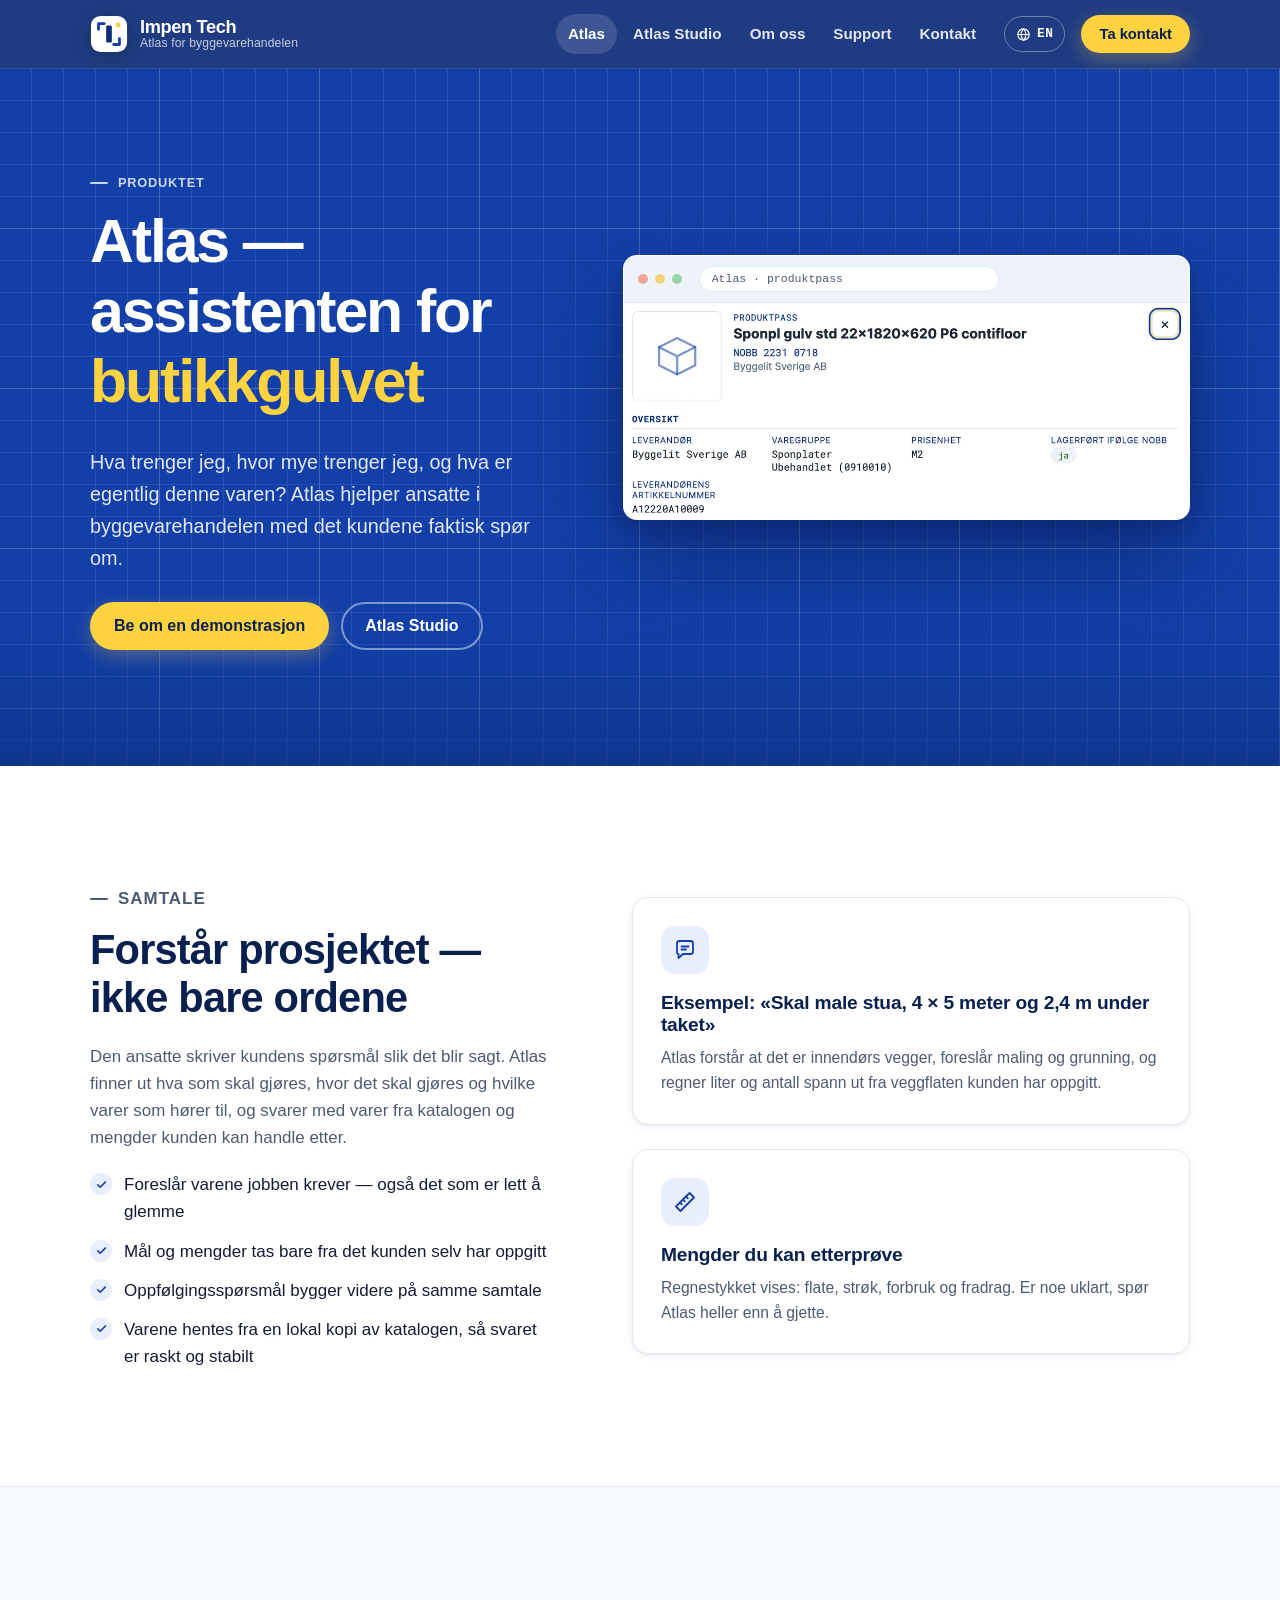
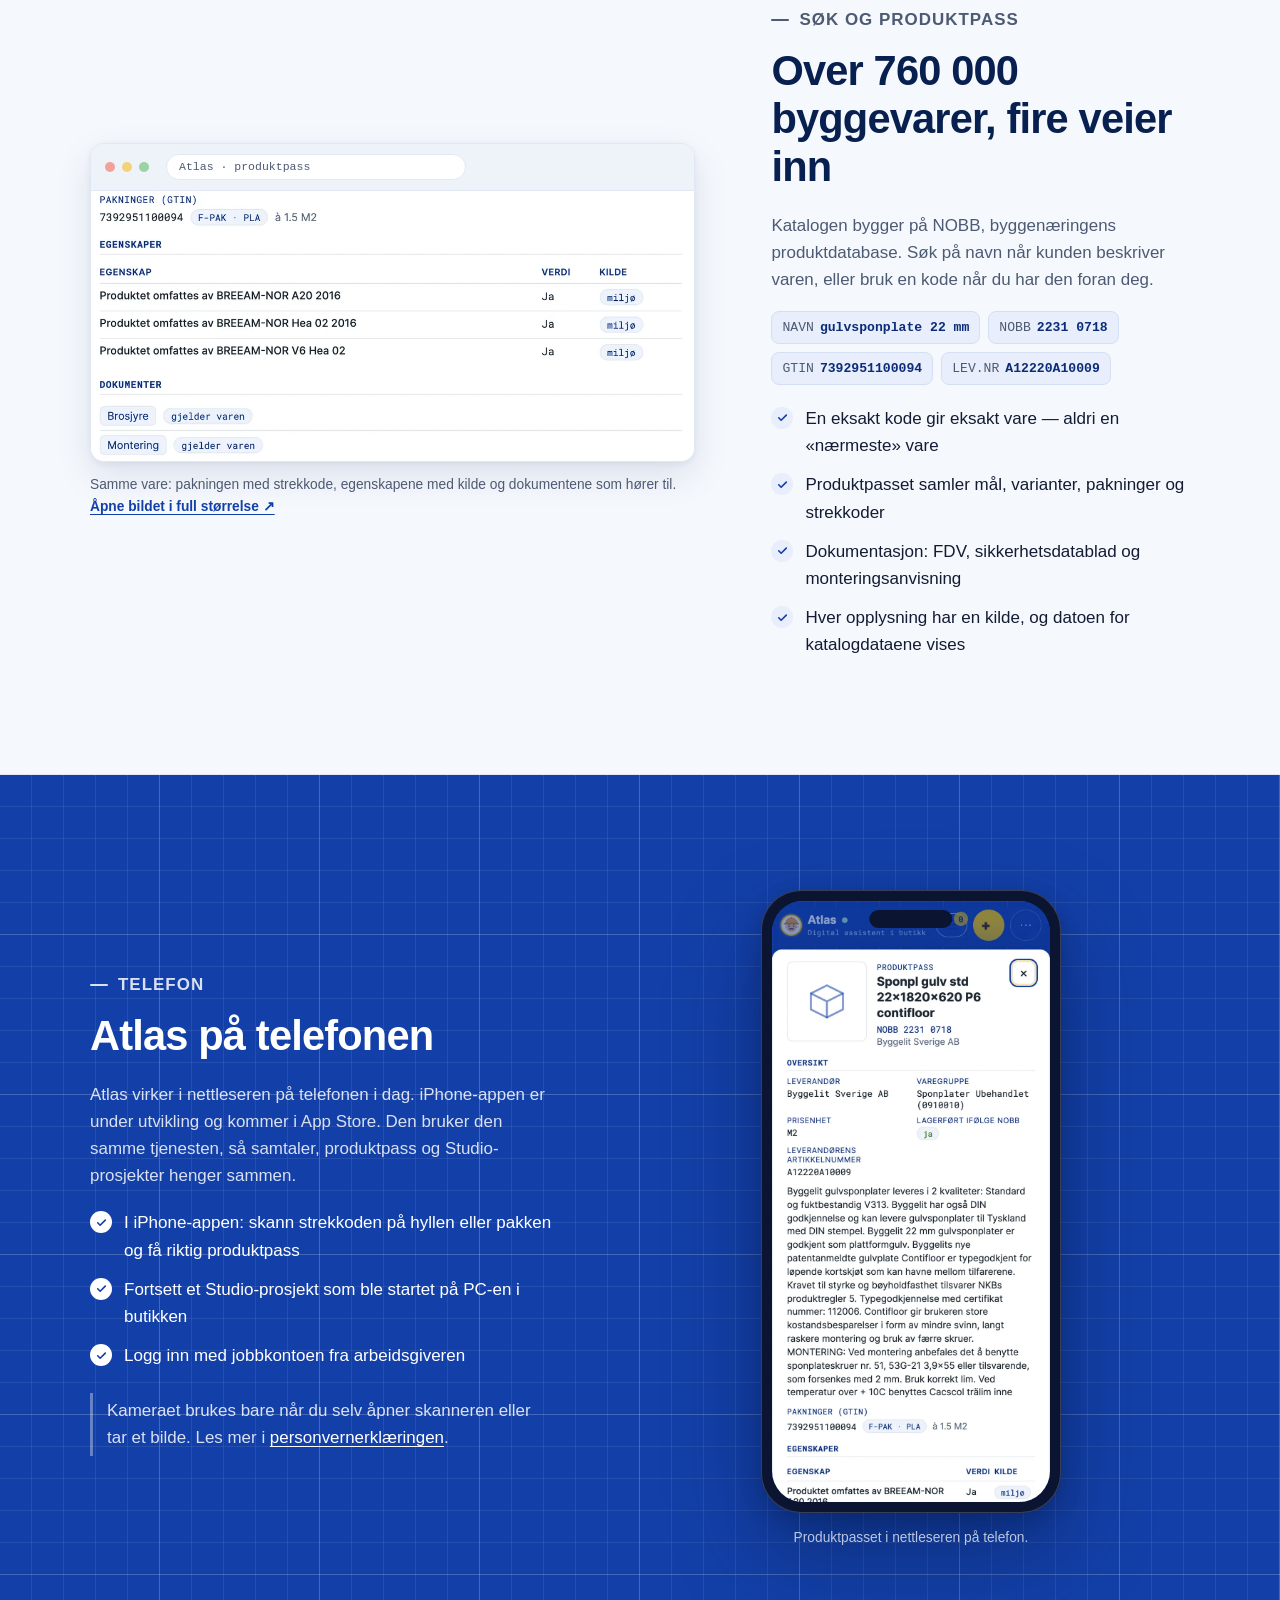
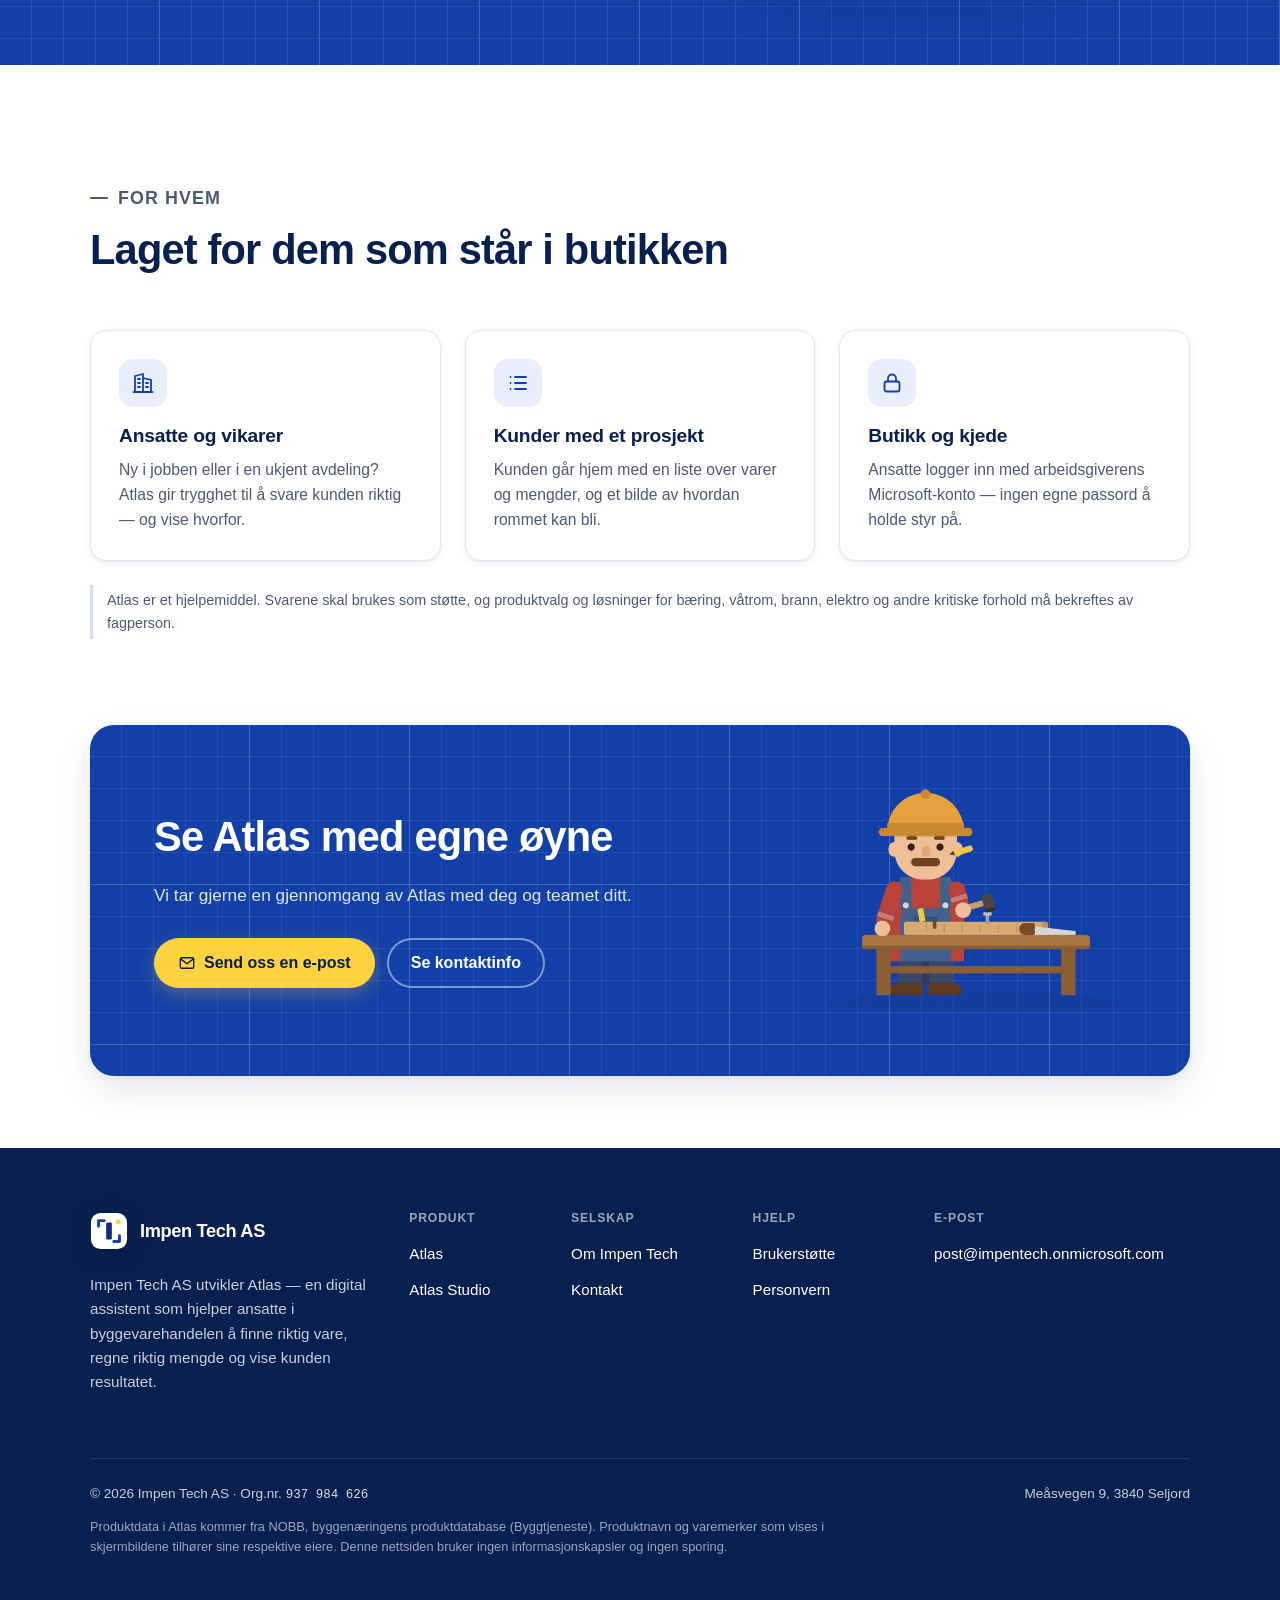
==== atlas/index.html @ 21b4db66 "Fullverdig nettsted for Impen Tech AS: Atlas, Atlas Studio, om oss, kontakt, personvern og support —" ====
<!doctype html>
<html lang="nb">
<head>
<meta charset="utf-8">
<meta name="viewport" content="width=device-width, initial-scale=1">
<title>Atlas — digital assistent for byggevarehandelen | Impen Tech</title>
<meta name="description" content="Atlas forstår kundens prosjekt, finner varer blant over 760 000 byggevarer på navn, NOBB-nummer, strekkode og leverandørnummer, og viser produktpass med dokumentasjon.">
<link rel="canonical" href="https://impentech.no/atlas/">
<link rel="alternate" hreflang="nb" href="https://impentech.no/atlas/">
<link rel="alternate" hreflang="en" href="https://impentech.no/en/atlas/">
<link rel="alternate" hreflang="x-default" href="https://impentech.no/atlas/">
<meta name="theme-color" content="#0c2c78">
<meta property="og:type" content="website">
<meta property="og:site_name" content="Impen Tech">
<meta property="og:locale" content="nb_NO">
<meta property="og:locale:alternate" content="en_GB">
<meta property="og:title" content="Atlas — digital assistent for byggevarehandelen | Impen Tech">
<meta property="og:description" content="Atlas forstår kundens prosjekt, finner varer blant over 760 000 byggevarer på navn, NOBB-nummer, strekkode og leverandørnummer, og viser produktpass med dokumentasjon.">
<meta property="og:url" content="https://impentech.no/atlas/">
<meta property="og:image" content="https://impentech.no/assets/img/og-bilde.jpg">
<meta property="og:image:width" content="1200">
<meta property="og:image:height" content="630">
<meta property="og:image:alt" content="Atlas — digital assistent for byggevarehandelen">
<meta name="twitter:card" content="summary_large_image">
<link rel="icon" href="/favicon.svg" type="image/svg+xml">
<link rel="icon" href="/favicon.ico" sizes="any">
<link rel="apple-touch-icon" href="/assets/img/apple-touch-icon.png">
<link rel="stylesheet" href="/assets/site.css">
<script src="/assets/menu.js" defer></script>
<script type="application/ld+json">{"@context":"https://schema.org","@type":"Organization","name":"Impen Tech AS","url":"https://impentech.no/","logo":"https://impentech.no/assets/img/app-ikon-512.png","email":"post@impentech.onmicrosoft.com","identifier":"937984626","address":{"@type":"PostalAddress","streetAddress":"Meåsvegen 9","postalCode":"3840","addressLocality":"Seljord","addressCountry":"NO"}}</script>
</head>
<body>
<a class="skip-link" href="#innhold">Hopp til innholdet</a>
<header class="site-header">
  <div class="wrap">
    <a class="brand" href="/">
      <svg class="brand__mark" viewBox="0 0 40 40" aria-hidden="true" focusable="false"><rect x="1" y="1" width="38" height="38" rx="10" fill="#fff"/><path d="M9 15V9h6M31 25v6h-6" fill="none" stroke="#1340a8" stroke-width="3" stroke-linecap="round" stroke-linejoin="round"/><rect x="17" y="11" width="6" height="18" rx="1.5" fill="#0c2c78"/><circle cx="29.5" cy="10.5" r="2.6" fill="#ffd23f"/></svg>
      <span class="brand__text"><span class="brand__name">Impen Tech</span><span class="brand__sub">Atlas for byggevarehandelen</span></span>
    </a>
    <nav class="nav" aria-label="Hovedmeny"><a href="/atlas/" aria-current="page">Atlas</a><a href="/studio/">Atlas Studio</a><a href="/om/">Om oss</a><a href="/support/">Support</a><a href="/kontakt/">Kontakt</a></nav>
    <a class="lang" href="/en/atlas/" hreflang="en" lang="en" aria-label="EN – Read this page in English"><svg viewBox="0 0 24 24" fill="none" stroke="currentColor" stroke-width="1.8" stroke-linecap="round" stroke-linejoin="round" aria-hidden="true" focusable="false"><circle cx="12" cy="12" r="9"/><path d="M3 12h18M12 3c2.5 2.6 3.8 5.6 3.8 9s-1.3 6.4-3.8 9c-2.5-2.6-3.8-5.6-3.8-9S9.5 5.6 12 3z"/></svg><span>EN</span></a>
    <a class="btn btn--yellow btn--sm header-cta" href="/kontakt/">Ta kontakt</a>
    <details class="menu">
      <summary><svg viewBox="0 0 24 24" fill="none" stroke="currentColor" stroke-width="1.8" stroke-linecap="round" stroke-linejoin="round" aria-hidden="true" focusable="false"><path d="M4 7h16M4 12h16M4 17h16"/></svg><span>Meny</span></summary>
      <nav class="menu__panel" aria-label="Hovedmeny"><a href="/atlas/" aria-current="page">Atlas</a><a href="/studio/">Atlas Studio</a><a href="/om/">Om oss</a><a href="/support/">Support</a><a href="/kontakt/">Kontakt</a><a href="/personvern/">Personvern</a></nav>
    </details>
  </div>
</header>
<main id="innhold" tabindex="-1">
<section class="hero hero--split blueprint">
  <div class="wrap">
    <div>
      <p class="eyebrow reveal">Produktet</p>
      <h1 class="reveal">Atlas — assistenten for <em>butikkgulvet</em></h1>
      <p class="lede reveal">Hva trenger jeg, hvor mye trenger jeg, og hva er egentlig denne varen? Atlas hjelper ansatte i byggevarehandelen med det kundene faktisk spør om.</p>
      <div class="actions reveal"><a class="btn btn--yellow" href="/kontakt/">Be om en demonstrasjon</a><a class="btn btn--ghost" href="/studio/">Atlas Studio</a></div>
    </div>
    <div class="hero__visual"><div class="frame "><div class="frame__bar" aria-hidden="true"><i></i><i></i><i></i><span class="frame__url">Atlas · produktpass</span></div><picture><source type="image/webp" srcset="/assets/img/produktpass.webp"><img src="/assets/img/produktpass.jpg" width="1100" height="420" alt="Produktpasset i Atlas for en gulvsponplate med NOBB-nummer 2231 0718: leverandør, varegruppe, prisenhet, lagerstatus og leverandørens artikkelnummer." fetchpriority="high" decoding="async"></picture></div></div>
  </div>
</section><section class="section" id="samtale" aria-labelledby="samtale-h">
  <div class="wrap">
    <div class="feature">
      <div class="feature__text">
        <p class="eyebrow">Samtale</p>
        <h2 id="samtale-h">Forstår prosjektet — ikke bare ordene</h2>
        <p>Den ansatte skriver kundens spørsmål slik det blir sagt. Atlas finner ut hva som skal gjøres, hvor det skal gjøres og hvilke varer som hører til, og svarer med varer fra katalogen og mengder kunden kan handle etter.</p>
        <ul class="checks">
          <li>Foreslår varene jobben krever — også det som er lett å glemme</li>
          <li>Mål og mengder tas bare fra det kunden selv har oppgitt</li>
          <li>Oppfølgingsspørsmål bygger videre på samme samtale</li>
          <li>Varene hentes fra en lokal kopi av katalogen, så svaret er raskt og stabilt</li>
        </ul>
      </div>
      <div class="grid">
        <article class="card "><div class="icon"><svg viewBox="0 0 24 24" fill="none" stroke="currentColor" stroke-width="1.8" stroke-linecap="round" stroke-linejoin="round" aria-hidden="true" focusable="false"><path d="M4 5.5A2.5 2.5 0 0 1 6.5 3h11A2.5 2.5 0 0 1 20 5.5v8a2.5 2.5 0 0 1-2.5 2.5H10l-4.5 4v-4h0A1.5 1.5 0 0 1 4 14.5z"/><path d="M8.5 8.5h7M8.5 11.5h4.5"/></svg></div><h3>Eksempel: «Skal male stua, 4 × 5 meter og 2,4 m under taket»</h3><p>Atlas forstår at det er innendørs vegger, foreslår maling og grunning, og regner liter og antall spann ut fra veggflaten kunden har oppgitt.</p></article>
        <article class="card "><div class="icon"><svg viewBox="0 0 24 24" fill="none" stroke="currentColor" stroke-width="1.8" stroke-linecap="round" stroke-linejoin="round" aria-hidden="true" focusable="false"><path d="M3 16.5L16.5 3 21 7.5 7.5 21z"/><path d="M7 12.5l1.8 1.8M10 9.5l1.8 1.8M13 6.5l1.8 1.8"/></svg></div><h3>Mengder du kan etterprøve</h3><p>Regnestykket vises: flate, strøk, forbruk og fradrag. Er noe uklart, spør Atlas heller enn å gjette.</p></article>
      </div>
    </div>
  </div>
</section><section class="section section--soft" id="sok" aria-labelledby="sok-h">
  <div class="wrap">
    <div class="feature feature--flip feature--wide">
      <div class="feature__text" id="produktpass">
        <p class="eyebrow">Søk og produktpass</p>
        <h2 id="sok-h">Over 760&nbsp;000 byggevarer, fire veier inn</h2>
        <p>Katalogen bygger på NOBB, byggenæringens produktdatabase. Søk på navn når kunden beskriver varen, eller bruk en kode når du har den foran deg.</p>
        <div class="codes">
          <span class="code"><b>NAVN</b>gulvsponplate 22 mm</span>
          <span class="code"><b>NOBB</b>2231 0718</span>
          <span class="code"><b>GTIN</b>7392951100094</span>
          <span class="code"><b>LEV.NR</b>A12220A10009</span>
        </div>
        <ul class="checks">
          <li>En eksakt kode gir eksakt vare — aldri en «nærmeste» vare</li>
          <li>Produktpasset samler mål, varianter, pakninger og strekkoder</li>
          <li>Dokumentasjon: FDV, sikkerhetsdatablad og monteringsanvisning</li>
          <li>Hver opplysning har en kilde, og datoen for katalogdataene vises</li>
        </ul>
      </div>
      <figure><div class="frame frame--flat"><div class="frame__bar" aria-hidden="true"><i></i><i></i><i></i><span class="frame__url">Atlas · produktpass</span></div><picture><source type="image/webp" srcset="/assets/img/produktpass-detaljer.webp"><img src="/assets/img/produktpass-detaljer.jpg" width="1100" height="492" alt="Utdrag av produktpasset: pakning med GTIN 7392951100094 à 1,5 m², egenskaper med kilde «miljø», og dokumentene «Brosjyre» og «Montering» merket «gjelder varen»." loading="lazy" decoding="async"></picture></div>
      <figcaption>Samme vare: pakningen med strekkode, egenskapene med kilde og dokumentene som hører til. <a class="zoom" href="/assets/img/produktpass-detaljer.jpg">Åpne bildet i full størrelse ↗</a></figcaption></figure>
    </div>
  </div>
</section><section class="band--blue blueprint" id="iphone" aria-labelledby="iphone-h">
  <div class="wrap">
    <div class="feature">
      <div class="feature__text">
        <p class="eyebrow">Telefon</p>
        <h2 id="iphone-h">Atlas på telefonen</h2>
        <p>Atlas virker i nettleseren på telefonen i dag. iPhone-appen er under utvikling og kommer i App Store. Den bruker den samme tjenesten, så samtaler, produktpass og Studio-prosjekter henger sammen.</p>
        <ul class="checks">
          <li>I iPhone-appen: skann strekkoden på hyllen eller pakken og få riktig produktpass</li>
          <li>Fortsett et Studio-prosjekt som ble startet på PC-en i butikken</li>
          <li>Logg inn med jobbkontoen fra arbeidsgiveren</li>
        </ul>
        <p class="note">Kameraet brukes bare når du selv åpner skanneren eller tar et bilde. Les mer i <a href="/personvern/">personvernerklæringen</a>.</p>
      </div>
      <figure class="phone-figure">
        <div class="phone "><div class="phone__screen"><picture><source type="image/webp" srcset="/assets/img/mobil-pass.webp"><img src="/assets/img/mobil-pass.jpg" width="780" height="1688" alt="Produktpasset i Atlas på en telefon: gulvsponplate med NOBB-nummer 2231 0718, leverandør, varegruppe, prisenhet og beskrivelse." loading="lazy" decoding="async"></picture></div></div>
        <figcaption>Produktpasset i nettleseren på telefon.</figcaption>
      </figure>
    </div>
  </div>
</section><section class="section section--flush" aria-labelledby="hvem-h">
  <div class="wrap">
    <div class="section-head">
      <p class="eyebrow">For hvem</p>
      <h2 id="hvem-h">Laget for dem som står i butikken</h2>
    </div>
    <div class="grid grid--3">
      <article class="card "><div class="icon"><svg viewBox="0 0 24 24" fill="none" stroke="currentColor" stroke-width="1.8" stroke-linecap="round" stroke-linejoin="round" aria-hidden="true" focusable="false"><path d="M4 21V5l8-2v18M12 7l8 2v12M2.5 21h19"/><path d="M7 8h2M7 12h2M7 16h2M15 12h2M15 16h2"/></svg></div><h3>Ansatte og vikarer</h3><p>Ny i jobben eller i en ukjent avdeling? Atlas gir trygghet til å svare kunden riktig — og vise hvorfor.</p></article>
      <article class="card "><div class="icon"><svg viewBox="0 0 24 24" fill="none" stroke="currentColor" stroke-width="1.8" stroke-linecap="round" stroke-linejoin="round" aria-hidden="true" focusable="false"><path d="M9 6h11M9 12h11M9 18h11"/><path d="M4.5 6h.01M4.5 12h.01M4.5 18h.01"/></svg></div><h3>Kunder med et prosjekt</h3><p>Kunden går hjem med en liste over varer og mengder, og et bilde av hvordan rommet kan bli.</p></article>
      <article class="card "><div class="icon"><svg viewBox="0 0 24 24" fill="none" stroke="currentColor" stroke-width="1.8" stroke-linecap="round" stroke-linejoin="round" aria-hidden="true" focusable="false"><rect x="4.5" y="10.5" width="15" height="10" rx="2"/><path d="M8 10.5V7.5a4 4 0 0 1 8 0v3"/></svg></div><h3>Butikk og kjede</h3><p>Ansatte logger inn med arbeidsgiverens Microsoft-konto — ingen egne passord å holde styr på.</p></article>
    </div>
    <p class="note">Atlas er et hjelpemiddel. Svarene skal brukes som støtte, og produktvalg og løsninger for bæring, våtrom, brann, elektro og andre kritiske forhold må bekreftes av fagperson.</p>
  </div>
</section><section class="section section--tight">
  <div class="wrap">
    <div class="cta blueprint">
      <div>
        <h2>Se Atlas med egne øyne</h2>
        <p>Vi tar gjerne en gjennomgang av Atlas med deg og teamet ditt.</p>
        <div class="actions">
          <a class="btn btn--yellow" href="mailto:post@impentech.onmicrosoft.com"><svg viewBox="0 0 24 24" fill="none" stroke="currentColor" stroke-width="1.8" stroke-linecap="round" stroke-linejoin="round" aria-hidden="true" focusable="false"><rect x="3" y="5" width="18" height="14" rx="2"/><path d="M3.5 6.5l8.5 6.5 8.5-6.5"/></svg>Send oss en e-post</a>
          <a class="btn btn--ghost" href="/kontakt/">Se kontaktinfo</a>
        </div>
      </div>
      <div class="cta__art float"><picture><source type="image/webp" srcset="/assets/img/atlas-snekker.webp"><img src="/assets/img/atlas-snekker.png" width="560" height="415" alt="" role="presentation" loading="lazy" decoding="async"></picture></div>
    </div>
  </div>
</section>
</main>
<footer class="site-footer">
  <div class="wrap">
    <div class="footer-grid">
      <div class="footer-brand">
        <a class="brand" href="/"><svg class="brand__mark" viewBox="0 0 40 40" aria-hidden="true" focusable="false"><rect x="1" y="1" width="38" height="38" rx="10" fill="#fff"/><path d="M9 15V9h6M31 25v6h-6" fill="none" stroke="#1340a8" stroke-width="3" stroke-linecap="round" stroke-linejoin="round"/><rect x="17" y="11" width="6" height="18" rx="1.5" fill="#0c2c78"/><circle cx="29.5" cy="10.5" r="2.6" fill="#ffd23f"/></svg><span class="brand__text"><span class="brand__name">Impen Tech AS</span></span></a>
        <p>Impen Tech AS utvikler Atlas — en digital assistent som hjelper ansatte i byggevarehandelen å finne riktig vare, regne riktig mengde og vise kunden resultatet.</p>
      </div>
      <div><h2>Produkt</h2><ul><li><a href="/atlas/">Atlas</a></li><li><a href="/studio/">Atlas Studio</a></li></ul></div>
      <div><h2>Selskap</h2><ul><li><a href="/om/">Om Impen Tech</a></li><li><a href="/kontakt/">Kontakt</a></li></ul></div>
      <div><h2>Hjelp</h2><ul><li><a href="/support/">Brukerstøtte</a></li><li><a href="/personvern/">Personvern</a></li></ul></div>
      <div class="footer-mail"><h2>E-post</h2><a href="mailto:post@impentech.onmicrosoft.com">post@impentech.onmicrosoft.com</a></div>
    </div>
    <div class="footer-legal">
      <span>© 2026 Impen Tech AS · Org.nr. <span class="mono">937 984 626</span></span>
      <span>Meåsvegen 9, 3840 Seljord</span>
    </div>
    <p class="footer-small">Produktdata i Atlas kommer fra NOBB, byggenæringens produktdatabase (Byggtjeneste). Produktnavn og varemerker som vises i skjermbildene tilhører sine respektive eiere. Denne nettsiden bruker ingen informasjonskapsler og ingen sporing.</p>
  </div>
</footer>
</body>
</html>
---- assets/site.css ----
/* Impen Tech AS — impentech.no
   Blåkopi: dyp blå med rutenett, hvite flater, signalgul kun som aksent. */

:root {
  --blue: #1340a8;
  --blue-deep: #0c2c78;
  --blue-ink: #08204f;
  --blue-soft: #e8eefb;
  --blue-line: #d5dff3;
  --grid: rgba(255, 255, 255, 0.075);
  --grid-strong: rgba(255, 255, 255, 0.14);
  --yellow: #ffd23f;
  --yellow-deep: #f2c014;
  --ink: #131c33;
  --muted: #4d5a73;
  --line: #e2e8f3;
  --surface: #ffffff;
  --surface-soft: #f5f8fd;
  --ok: #1f7a46;
  --radius-s: 10px;
  --radius: 16px;
  --radius-l: 24px;
  --shadow-s: 0 1px 2px rgba(8, 32, 79, 0.06), 0 2px 8px rgba(8, 32, 79, 0.06);
  --shadow: 0 2px 6px rgba(8, 32, 79, 0.06), 0 14px 36px rgba(8, 32, 79, 0.10);
  --shadow-l: 0 8px 20px rgba(3, 14, 44, 0.22), 0 40px 90px rgba(3, 14, 44, 0.35);
  --font: -apple-system, BlinkMacSystemFont, "Segoe UI", Roboto, "Helvetica Neue", Arial, "Noto Sans", sans-serif;
  --mono: ui-monospace, "SF Mono", SFMono-Regular, Menlo, Consolas, "Liberation Mono", monospace;
  --wrap: 1180px;
  --gutter: clamp(16px, 4vw, 40px);
  color-scheme: light;
}

*, *::before, *::after { box-sizing: border-box; }
html { -webkit-text-size-adjust: 100%; text-size-adjust: 100%; scroll-behavior: smooth; scroll-padding-top: 84px; }
body {
  margin: 0;
  font-family: var(--font);
  font-size: 17px;
  line-height: 1.6;
  color: var(--ink);
  background: var(--surface);
  -webkit-font-smoothing: antialiased;
  overflow-x: hidden;
}
img, svg { display: block; max-width: 100%; }
img { height: auto; }
a { color: var(--blue); text-underline-offset: 3px; text-decoration-thickness: 1px; }
a:hover { color: var(--blue-deep); }
h1, h2, h3, h4 { line-height: 1.15; margin: 0 0 0.5em; letter-spacing: -0.02em; color: var(--blue-ink); }
h1 { font-size: clamp(2.1rem, 5.2vw, 3.8rem); font-weight: 800; letter-spacing: -0.035em; overflow-wrap: break-word; hyphens: manual; }
h2 { font-size: clamp(1.75rem, 3.4vw, 2.6rem); font-weight: 800; }
h3 { font-size: 1.2rem; font-weight: 700; letter-spacing: -0.01em; }
p { margin: 0 0 1em; }
ul, ol { margin: 0 0 1em; padding-left: 1.2em; }
code, .mono { font-family: var(--mono); font-size: 0.92em; }
strong { font-weight: 700; }

:focus-visible {
  outline: 3px solid var(--yellow);
  outline-offset: 3px;
  border-radius: 6px;
}
.on-light :focus-visible, main :focus-visible { outline-color: var(--blue); }
.band--blue :focus-visible, .site-header :focus-visible, .site-footer :focus-visible, .hero :focus-visible,
.blueprint :focus-visible, .cta :focus-visible { outline-color: var(--yellow); }
.blueprint .btn--yellow:focus-visible, .cta .btn--yellow:focus-visible, .site-header .btn--yellow:focus-visible { outline-color: #fff; }
.contact-card :focus-visible, .frame :focus-visible, .bomcard :focus-visible { outline-color: var(--blue); }

.skip-link {
  position: absolute; left: 16px; top: -100px; z-index: 100;
  background: var(--yellow); color: var(--blue-ink); font-weight: 700;
  padding: 10px 16px; border-radius: var(--radius-s); text-decoration: none;
}
.skip-link:focus { top: 12px; }

.wrap { width: 100%; max-width: var(--wrap); margin: 0 auto; padding-left: var(--gutter); padding-right: var(--gutter); }
.visually-hidden { position: absolute !important; width: 1px; height: 1px; overflow: hidden; clip: rect(0 0 0 0); white-space: nowrap; }

/* ---------- Blåkopi-bakgrunn ---------- */
.blueprint {
  background-color: var(--blue);
  background-image:
    linear-gradient(var(--grid-strong) 1px, transparent 1px),
    linear-gradient(90deg, var(--grid-strong) 1px, transparent 1px),
    linear-gradient(var(--grid) 1px, transparent 1px),
    linear-gradient(90deg, var(--grid) 1px, transparent 1px);
  background-size: 160px 160px, 160px 160px, 32px 32px, 32px 32px;
  background-position: -1px -1px, -1px -1px, -1px -1px, -1px -1px;
  color: #fff;
}

/* ---------- Topp ---------- */
.site-header {
  position: sticky; top: 0; z-index: 50;
  background: rgba(12, 44, 120, 0.92);
  -webkit-backdrop-filter: saturate(140%) blur(12px);
  backdrop-filter: saturate(140%) blur(12px);
  border-bottom: 1px solid rgba(255, 255, 255, 0.10);
  color: #fff;
}
.site-header .wrap { display: flex; align-items: center; gap: 16px; min-height: 68px; }
.brand { display: inline-flex; align-items: center; gap: 12px; color: #fff; text-decoration: none; margin-right: auto; }
.brand:hover { color: #fff; }
.brand__mark { width: 38px; height: 38px; flex: none; filter: drop-shadow(0 4px 10px rgba(0, 0, 0, 0.22)); }
.brand__text { display: flex; flex-direction: column; line-height: 1.1; }
.brand__name { font-weight: 800; font-size: 1.14rem; letter-spacing: -0.02em; white-space: nowrap; }
.brand__sub { font-size: 0.76rem; opacity: 0.74; font-weight: 500; letter-spacing: 0.01em; }

.nav { display: flex; align-items: center; gap: 4px; }
.nav a {
  color: rgba(255, 255, 255, 0.88); text-decoration: none; font-weight: 600; font-size: 0.95rem;
  padding: 8px 12px; border-radius: 999px; transition: background-color 0.15s ease, color 0.15s ease;
}
.nav a:hover { background: rgba(255, 255, 255, 0.10); color: #fff; }
.nav a[aria-current="page"] { color: #fff; background: rgba(255, 255, 255, 0.14); }
.lang {
  display: inline-flex; align-items: center; gap: 6px;
  font-family: var(--mono); font-size: 0.8rem; font-weight: 700; letter-spacing: 0.04em;
  color: #fff; text-decoration: none; padding: 7px 11px; border-radius: 999px;
  border: 1px solid rgba(255, 255, 255, 0.35);
}
.lang:hover { color: #fff; border-color: #fff; background: rgba(255, 255, 255, 0.08); }
.lang svg { width: 15px; height: 15px; }

.btn {
  display: inline-flex; align-items: center; justify-content: center; gap: 8px;
  font: inherit; font-weight: 700; font-size: 1rem; line-height: 1;
  padding: 14px 22px; border-radius: 999px; text-decoration: none; cursor: pointer;
  border: 2px solid transparent;
  transition: transform 0.18s ease, box-shadow 0.18s ease, background-color 0.18s ease;
}
.btn svg { width: 18px; height: 18px; flex: none; }
.btn--yellow { background: var(--yellow); color: var(--blue-ink); box-shadow: 0 6px 18px rgba(255, 210, 63, 0.28); }
.btn--yellow:hover { color: var(--blue-ink); transform: translateY(-1px); box-shadow: 0 10px 26px rgba(255, 210, 63, 0.38); }
.btn--ghost { color: #fff; border-color: rgba(255, 255, 255, 0.45); }
.btn--ghost:hover { color: #fff; border-color: #fff; background: rgba(255, 255, 255, 0.08); }
.btn--blue { background: var(--blue); color: #fff; }
.btn--blue:hover { background: var(--blue-deep); color: #fff; transform: translateY(-1px); }
.btn--outline { color: var(--blue); border-color: var(--blue-line); background: #fff; }
.btn--outline:hover { border-color: var(--blue); color: var(--blue-deep); }
.btn--sm { padding: 10px 16px; font-size: 0.92rem; }

.menu { display: none; position: relative; }
.menu summary {
  list-style: none; cursor: pointer; display: inline-flex; align-items: center; gap: 8px;
  padding: 9px 14px; border-radius: 999px; border: 1px solid rgba(255, 255, 255, 0.35);
  font-weight: 700; font-size: 0.92rem;
}
.menu summary::-webkit-details-marker { display: none; }
.menu summary svg { width: 18px; height: 18px; }
.menu__panel {
  position: absolute; right: 0; top: calc(100% + 10px); width: min(280px, calc(100vw - 32px));
  background: #fff; color: var(--ink); border-radius: var(--radius); box-shadow: var(--shadow-l);
  padding: 8px; display: grid;
}
.menu__panel a { color: var(--ink); text-decoration: none; font-weight: 600; padding: 12px 14px; border-radius: var(--radius-s); }
.menu__panel a:hover, .menu__panel a[aria-current="page"] { background: var(--blue-soft); color: var(--blue-deep); }
.menu__panel :focus-visible { outline-color: var(--blue); }

@media (max-width: 960px) {
  .nav { display: none; }
  .menu { display: block; }
  .header-cta { display: none; }
}
@media (max-width: 420px) {
  .brand__sub { display: none; }
}
@media (max-width: 380px) {
  .site-header .wrap { gap: 10px; }
  .menu summary span { position: absolute; width: 1px; height: 1px; overflow: hidden; clip: rect(0 0 0 0); white-space: nowrap; }
  .menu summary { min-width: 44px; min-height: 44px; justify-content: center; padding: 9px 12px; }
}

/* ---------- Hero ---------- */
.hero { position: relative; overflow: hidden; padding: clamp(48px, 8vw, 96px) 0 clamp(64px, 9vw, 120px); }
.hero::after {
  content: ""; position: absolute; inset: auto 0 0 0; height: 140px;
  background: linear-gradient(to bottom, rgba(12, 44, 120, 0), rgba(12, 44, 120, 0.55));
  pointer-events: none;
}
.hero .wrap { position: relative; z-index: 1; display: grid; grid-template-columns: minmax(0, 1fr) minmax(0, 1.15fr); gap: clamp(32px, 5vw, 64px); align-items: center; }
.hero h1 { color: #fff; }
.hero h1 em { font-style: normal; color: var(--yellow); }
.hero .lede { font-size: clamp(1.08rem, 1.6vw, 1.24rem); color: rgba(255, 255, 255, 0.88); max-width: 32em; }
.eyebrow {
  display: inline-flex; align-items: center; gap: 10px;
  font-size: 0.8rem; font-weight: 700; letter-spacing: 0.06em; text-transform: uppercase;
  color: var(--blue); margin: 0 0 14px;
}
.eyebrow::before { content: ""; width: 18px; height: 2px; background: currentColor; border-radius: 2px; }
.hero .eyebrow, .band--blue .eyebrow, .cta .eyebrow { color: rgba(255, 255, 255, 0.78); }
.actions { display: flex; flex-wrap: wrap; gap: 12px; margin-top: 28px; }
.hero-meta { margin: 28px 0 0; font-size: 0.9rem; color: rgba(255, 255, 255, 0.74); }

.hero__visual { position: relative; padding-bottom: 40px; }

.hero--page { padding: clamp(48px, 7vw, 88px) 0 clamp(48px, 7vw, 88px); }
.hero--compact { padding: clamp(40px, 5vw, 64px) 0 clamp(40px, 5vw, 64px); }
.hero--compact h1 { font-size: clamp(2rem, 4.6vw, 3.2rem); }
.hero__visual--card { padding-bottom: 0; }
.hero--page .wrap { grid-template-columns: minmax(0, 1fr); }
.hero--page .lede { max-width: 42em; }
.hero--split .wrap { grid-template-columns: minmax(0, 0.95fr) minmax(0, 1.15fr); }
.hero--home .wrap { grid-template-columns: minmax(0, 1fr) minmax(0, 1.12fr); }

@media (max-width: 960px) {
  .hero .wrap, .hero--split .wrap { grid-template-columns: minmax(0, 1fr); }
  .hero__visual { padding-bottom: 28px; }
}

/* ---------- Rammer (nettleser / telefon) ---------- */
.frame {
  background: #fff; border-radius: 14px; overflow: hidden; box-shadow: var(--shadow-l);
  border: 1px solid rgba(255, 255, 255, 0.5);
}
.frame__bar {
  display: flex; align-items: center; gap: 7px; padding: 10px 14px;
  background: #eef2f9; border-bottom: 1px solid var(--line);
}
.frame__bar i { width: 10px; height: 10px; border-radius: 50%; background: #cfd7e6; display: block; flex: none; }
.frame__bar i:nth-child(1) { background: #f0a39a; }
.frame__bar i:nth-child(2) { background: #f3d27a; }
.frame__bar i:nth-child(3) { background: #9bd3a6; }
.frame__url {
  margin-left: 10px; flex: 1; min-width: 0; max-width: 300px;
  font-family: var(--mono); font-size: 0.72rem; color: var(--muted);
  background: #fff; border: 1px solid var(--line); border-radius: 999px; padding: 3px 12px;
  white-space: nowrap; overflow: hidden; text-overflow: ellipsis;
}
.frame img { width: 100%; }
.frame--flat { box-shadow: var(--shadow); border-color: var(--line); }

.phone {
  background: #0b1430; border-radius: 40px; padding: 10px; box-shadow: var(--shadow-l);
  border: 1px solid rgba(255, 255, 255, 0.18);
}
.phone__screen { position: relative; border-radius: 31px; overflow: hidden; background: #1340a8; }
.phone__screen::before {
  content: ""; position: absolute; top: 9px; left: 50%; width: 30%; height: 18px; transform: translateX(-50%);
  background: #0b1430; border-radius: 999px; z-index: 1;
}
.phone-figure { display: grid; justify-items: center; gap: 14px; }
.phone-figure .phone { width: min(300px, 78%); }
.phone-figure figcaption { text-align: center; margin: 0; }
.phone-figure--light .phone { box-shadow: var(--shadow); }
.phone img { width: 100%; }

/* ---------- Seksjoner ---------- */
.section { padding: clamp(64px, 9vw, 120px) 0; }
.section--soft { background: var(--surface-soft); border-top: 1px solid var(--line); border-bottom: 1px solid var(--line); }
.section--tight { padding: clamp(40px, 6vw, 72px) 0; }
.section--flush { padding-bottom: 0; }
.section-head { max-width: 46rem; margin-bottom: clamp(32px, 5vw, 56px); }
.section-head p { font-size: 1.12rem; color: var(--muted); }
.section-head--center { margin-left: auto; margin-right: auto; text-align: center; }
.section-head--center .eyebrow { justify-content: center; }
.band--blue { padding: clamp(64px, 9vw, 120px) 0; }
.band--blue h2, .band--blue h3 { color: #fff; }
.band--blue p, .band--blue li { color: rgba(255, 255, 255, 0.86); }
.band--blue .section-head p { color: rgba(255, 255, 255, 0.82); }
.band--blue a:not(.btn) { color: #fff; }

/* Tallstripe: ett stort tall + tre korte påstander */
.stats {
  display: grid; grid-template-columns: minmax(0, 0.9fr) minmax(0, 2.4fr); align-items: center;
  background: #fff; border-radius: var(--radius-l); box-shadow: var(--shadow); border: 1px solid var(--line);
  margin-top: calc(-1 * clamp(40px, 6vw, 64px)); position: relative; z-index: 2;
}
.stat { padding: 28px 32px; border-right: 1px solid var(--line); }
.stat__num { font-size: clamp(2rem, 3.6vw, 2.8rem); font-weight: 800; color: var(--blue-deep); letter-spacing: -0.035em; line-height: 1.05; display: block; font-variant-numeric: tabular-nums; }
.stat__label { color: var(--muted); font-size: 0.95rem; display: block; margin-top: 6px; line-height: 1.45; }
.stat-points { list-style: none; margin: 0; padding: 24px 28px; display: grid; grid-template-columns: repeat(3, minmax(0, 1fr)); gap: 20px 28px; }
.stat-points li { display: flex; gap: 12px; align-items: flex-start; font-size: 0.92rem; color: var(--muted); line-height: 1.45; }
.stat-points svg { width: 22px; height: 22px; color: var(--blue); flex: none; margin-top: 1px; }
.stat-points strong { display: block; color: var(--blue-ink); font-size: 0.98rem; margin-bottom: 2px; }
@media (max-width: 960px) {
  .stats { grid-template-columns: minmax(0, 1fr); }
  .stat { border-right: 0; border-bottom: 1px solid var(--line); }
}
@media (max-width: 680px) {
  .stat-points { grid-template-columns: minmax(0, 1fr); }
}

/* Kort */
.grid { display: grid; gap: clamp(16px, 2.2vw, 24px); }
.grid--3 { grid-template-columns: repeat(3, minmax(0, 1fr)); }
.grid--2 { grid-template-columns: repeat(2, minmax(0, 1fr)); }
@media (max-width: 960px) { .grid--3 { grid-template-columns: repeat(2, minmax(0, 1fr)); } }
@media (max-width: 640px) { .grid--3, .grid--2 { grid-template-columns: minmax(0, 1fr); } }

.card {
  background: #fff; border: 1px solid var(--line); border-radius: var(--radius); padding: 28px;
  box-shadow: var(--shadow-s); transition: transform 0.2s ease, box-shadow 0.2s ease, border-color 0.2s ease;
}
.card:hover { transform: translateY(-3px); box-shadow: var(--shadow); border-color: var(--blue-line); }
.card h3 { margin-top: 18px; }
.card p { color: var(--muted); margin: 0; font-size: 0.98rem; }
.card .more { display: inline-flex; margin-top: 14px; font-weight: 700; font-size: 0.95rem; text-decoration: none; }
.card .more:hover { text-decoration: underline; }
.icon {
  width: 48px; height: 48px; border-radius: 14px; display: grid; place-items: center;
  background: var(--blue-soft); color: var(--blue); position: relative;
}
.icon svg { width: 24px; height: 24px; }
.card--blue { background: rgba(255, 255, 255, 0.07); border-color: rgba(255, 255, 255, 0.16); box-shadow: none; color: #fff; }
.card--blue:hover { border-color: rgba(255, 255, 255, 0.34); box-shadow: none; }
.card--blue p { color: rgba(255, 255, 255, 0.82); }
.card--blue .icon { background: rgba(255, 255, 255, 0.12); color: #fff; }

/* Funksjonsrad: tekst + bilde */
.feature { display: grid; grid-template-columns: minmax(0, 1fr) minmax(0, 1.2fr); gap: clamp(32px, 6vw, 80px); align-items: center; }
.feature + .feature { margin-top: clamp(64px, 9vw, 112px); }
.feature--flip .feature__text { order: 2; }
.feature--wide { grid-template-columns: minmax(0, 0.85fr) minmax(0, 1.35fr); }
.feature--wide.feature--flip { grid-template-columns: minmax(0, 1.3fr) minmax(0, 0.9fr); }
.feature__text p { color: var(--muted); font-size: 1.06rem; }
.band--blue .feature__text p { color: rgba(255, 255, 255, 0.84); }
@media (max-width: 900px) {
  .feature, .feature--wide, .feature--wide.feature--flip { grid-template-columns: minmax(0, 1fr); }
  .feature--flip .feature__text { order: 0; }
}
.checks { list-style: none; padding: 0; margin: 20px 0 0; display: grid; gap: 12px; }
.checks li { position: relative; padding-left: 34px; color: var(--ink); }
.checks li::before {
  content: ""; position: absolute; left: 0; top: 2px; width: 22px; height: 22px; border-radius: 50%;
  background: var(--blue-soft) url("data:image/svg+xml,%3Csvg xmlns='http://www.w3.org/2000/svg' viewBox='0 0 24 24' fill='none' stroke='%231340a8' stroke-width='3' stroke-linecap='round' stroke-linejoin='round'%3E%3Cpath d='M5 12.5l4.5 4.5L19 7.5'/%3E%3C/svg%3E") center / 13px no-repeat;
}
.band--blue .checks li { color: #fff; }
.band--blue .checks li::before { background-color: #fff; }
.checks--row { grid-template-columns: repeat(3, minmax(0, 1fr)); gap: 12px 24px; }
@media (max-width: 760px) { .checks--row { grid-template-columns: minmax(0, 1fr); } }

/* Koder (mono-brikker) */
.codes { display: flex; flex-wrap: wrap; gap: 8px; margin: 18px 0 4px; }
.code {
  font-family: var(--mono); font-size: 0.82rem; font-weight: 600; color: var(--blue-deep);
  background: var(--blue-soft); border: 1px solid var(--blue-line); border-radius: 8px; padding: 5px 10px;
}
.code b { color: var(--muted); font-weight: 500; margin-right: 6px; }

/* Steg */
.steps { list-style: none; padding: 0; margin: 0; display: grid; grid-template-columns: repeat(4, minmax(0, 1fr)); gap: clamp(16px, 2vw, 24px); counter-reset: steg; }
.steps li { position: relative; background: #fff; border: 1px solid var(--line); border-radius: var(--radius); padding: 26px 24px 24px; box-shadow: var(--shadow-s); counter-increment: steg; }
.steps li::before {
  content: counter(steg, decimal-leading-zero); display: inline-block;
  font-family: var(--mono); font-weight: 700; font-size: 0.85rem; color: #fff;
  background: var(--blue); border-radius: 8px; padding: 4px 9px; margin-bottom: 16px;
}
.steps li:not(:last-child)::after {
  content: ""; position: absolute; top: 40px; right: calc(-1 * clamp(16px, 2vw, 24px)); width: clamp(16px, 2vw, 24px); height: 2px;
  background: repeating-linear-gradient(90deg, var(--blue-line) 0 6px, transparent 6px 10px);
}
.steps h3 { font-size: 1.08rem; margin-bottom: 6px; }
.steps p { color: var(--muted); font-size: 0.96rem; margin: 0; }
@media (max-width: 960px) {
  .steps { grid-template-columns: repeat(2, minmax(0, 1fr)); }
  .steps li::after { display: none; }
}
@media (max-width: 560px) { .steps { grid-template-columns: minmax(0, 1fr); } }

/* Studio-utstilling */
.showcase { position: relative; }
.showcase__img { border-radius: var(--radius-l); overflow: hidden; box-shadow: var(--shadow-l); border: 1px solid rgba(255, 255, 255, 0.25); background: #ddd; }
.showcase__img img { width: 100%; }
.showcase__tag {
  position: absolute; left: clamp(12px, 3vw, 28px); bottom: clamp(12px, 3vw, 28px);
  background: rgba(255, 255, 255, 0.95); color: var(--ink); border-radius: 14px; padding: 12px 16px; box-shadow: var(--shadow);
  font-size: 0.86rem; max-width: min(360px, calc(100% - 24px));
}
.showcase__tag strong { display: block; color: var(--blue-ink); font-size: 0.95rem; }
.swatches { display: flex; gap: 10px; margin-top: 8px; flex-wrap: wrap; }
.swatch { display: inline-flex; align-items: center; gap: 6px; font-family: var(--mono); font-size: 0.76rem; color: var(--muted); }
.swatch i { width: 14px; height: 14px; border-radius: 4px; display: block; border: 1px solid rgba(0, 0, 0, 0.12); }
@media (max-width: 560px) {
  .showcase__tag { position: static; margin-top: 14px; max-width: none; }
}
.legend { list-style: none; padding: 0; display: flex; flex-wrap: wrap; gap: 10px; margin: 28px 0 0; }
.pill {
  display: inline-flex; align-items: center; gap: 8px; border-radius: 999px; padding: 7px 14px;
  font-size: 0.86rem; font-weight: 600; background: rgba(255, 255, 255, 0.10); border: 1px solid rgba(255, 255, 255, 0.22); color: #fff;
}
.pill::before { content: ""; width: 7px; height: 7px; border-radius: 50%; background: rgba(255, 255, 255, 0.8); }

/* Figur med bildetekst */
figure { margin: 0; }
figcaption { font-size: 0.86rem; color: var(--muted); margin-top: 12px; }
.band--blue figcaption { color: rgba(255, 255, 255, 0.72); }

/* Ærlighetsboks */
.honest { display: grid; grid-template-columns: minmax(0, 1fr) minmax(0, 1fr) minmax(0, 1fr); gap: clamp(16px, 2.2vw, 24px); }
@media (max-width: 900px) { .honest { grid-template-columns: minmax(0, 1fr); } }
.badge {
  display: inline-block; font-family: var(--mono); font-size: 0.78rem; font-weight: 700; border-radius: 999px; padding: 3px 10px;
  border: 1px solid; margin-bottom: 12px;
}
.badge--warn { color: #9a3b12; background: #fdeee6; border-color: #e9a582; }
.badge--ok { color: var(--ok); background: #e9f6ee; border-color: #9ccfb0; }
.badge--blue { color: var(--blue-deep); background: var(--blue-soft); border-color: var(--blue-line); }

/* CTA */
.cta {
  border-radius: var(--radius-l); padding: clamp(32px, 6vw, 64px); overflow: hidden; position: relative;
  display: grid; grid-template-columns: minmax(0, 1.4fr) minmax(0, 1fr); gap: 32px; align-items: center; box-shadow: var(--shadow);
}
.cta h2 { color: #fff; }
.cta p { color: rgba(255, 255, 255, 0.86); font-size: 1.08rem; max-width: 34em; }
.cta__art { justify-self: end; width: min(300px, 100%); }
@media (max-width: 760px) {
  .cta { grid-template-columns: minmax(0, 1fr); }
  .cta__art { justify-self: start; width: min(220px, 70%); }
}

/* Prosatekst (personvern, om) */
.prose { max-width: 46rem; }
.prose h2 { font-size: clamp(1.35rem, 2.4vw, 1.7rem); margin-top: 2.2em; }
.prose h2:first-child { margin-top: 0; }
.prose h3 { margin-top: 1.6em; }
.prose p, .prose li { color: #2a3550; }
.prose li { margin-bottom: 0.4em; }
.doc-meta { font-family: var(--mono); font-size: 0.82rem; color: rgba(255, 255, 255, 0.8); margin-top: 18px; }
.layout-aside { display: grid; grid-template-columns: minmax(0, 1fr) 320px; gap: clamp(32px, 5vw, 72px); align-items: start; }
@media (max-width: 960px) { .layout-aside { grid-template-columns: minmax(0, 1fr); } }
.aside-card { position: sticky; top: 92px; background: var(--surface-soft); border: 1px solid var(--line); border-radius: var(--radius); padding: 24px; }
.aside-card h3 { font-size: 1rem; }
.aside-card p { font-size: 0.95rem; color: var(--muted); }
@media (max-width: 960px) { .aside-card { position: static; } }

/* Faktaliste */
.facts { display: grid; grid-template-columns: max-content minmax(0, 1fr); gap: 0; margin: 0; border: 1px solid var(--line); border-radius: var(--radius); overflow: hidden; background: #fff; }
.facts dt, .facts dd { margin: 0; padding: 14px 18px; border-top: 1px solid var(--line); }
.facts dt:first-of-type, .facts dd:first-of-type { border-top: 0; }
.facts dt { color: var(--muted); font-size: 0.92rem; background: var(--surface-soft); border-right: 1px solid var(--line); }
.facts dd { font-weight: 600; overflow-wrap: anywhere; }
@media (max-width: 520px) {
  .facts { grid-template-columns: minmax(0, 1fr); }
  .facts dt { border-right: 0; padding-bottom: 4px; }
  .facts dd { border-top: 0; padding-top: 0; background: var(--surface-soft); }
  .facts dt:not(:first-of-type) { border-top: 1px solid var(--line); }
}

/* Kontaktkort */
.contact-card { background: #fff; border-radius: var(--radius-l); padding: clamp(24px, 4vw, 40px); box-shadow: var(--shadow-l); color: var(--ink); }
.contact-card h2 { color: var(--blue-ink); font-size: 1.5rem; }
.contact-line { display: flex; gap: 14px; align-items: flex-start; padding: 16px 0; border-top: 1px solid var(--line); }
.contact-line:first-of-type { border-top: 0; }
.contact-line .icon { width: 42px; height: 42px; border-radius: 12px; flex: none; }
.contact-line .icon svg { width: 20px; height: 20px; }
.contact-line small { display: block; color: var(--muted); font-size: 0.85rem; }
.contact-line a, .contact-line span.val { font-weight: 700; font-size: 1.05rem; overflow-wrap: anywhere; }

/* FAQ */
.faq { display: grid; gap: 12px; }
.faq details { background: #fff; border: 1px solid var(--line); border-radius: var(--radius); box-shadow: var(--shadow-s); }
.faq summary {
  cursor: pointer; list-style: none; padding: 20px 56px 20px 22px; font-weight: 700; color: var(--blue-ink); position: relative;
}
.faq summary::-webkit-details-marker { display: none; }
.faq summary::after {
  content: ""; position: absolute; right: 22px; top: 50%; width: 22px; height: 22px; margin-top: -11px; border-radius: 50%;
  background: var(--blue-soft) url("data:image/svg+xml,%3Csvg xmlns='http://www.w3.org/2000/svg' viewBox='0 0 24 24' fill='none' stroke='%231340a8' stroke-width='2.6' stroke-linecap='round'%3E%3Cpath d='M12 6v12M6 12h12'/%3E%3C/svg%3E") center / 12px no-repeat;
  transition: transform 0.2s ease;
}
.faq details[open] summary::after { transform: rotate(45deg); }
.faq details > div { padding: 0 22px 20px; color: var(--muted); }
.faq details > div p:last-child { margin-bottom: 0; }

/* Note */
.note { font-size: 0.9rem; color: var(--muted); border-left: 3px solid var(--blue-line); padding: 4px 0 4px 14px; margin-top: 24px; }
.band--blue .note { color: rgba(255, 255, 255, 0.8); border-left-color: rgba(255, 255, 255, 0.35); }

/* ---------- Bunn ---------- */
.site-footer { background: var(--blue-ink); color: rgba(255, 255, 255, 0.78); padding: 64px 0 32px; font-size: 0.95rem; }
.site-footer a { color: #fff; text-decoration: none; }
.site-footer a:hover { text-decoration: underline; color: #fff; }
.footer-grid { display: grid; grid-template-columns: minmax(0, 1fr) minmax(0, 1fr); gap: 32px 24px; }
.footer-brand, .footer-mail { grid-column: 1 / -1; }
.footer-grid h2 { font-size: 0.76rem; letter-spacing: 0.07em; text-transform: uppercase; color: rgba(255, 255, 255, 0.6); margin-bottom: 10px; }
.footer-grid ul { list-style: none; padding: 0; margin: 0; display: grid; gap: 0; }
.footer-grid li a { display: inline-block; padding: 6px 0; }
.footer-mail a { display: inline-block; padding: 6px 0; overflow-wrap: anywhere; }
.footer-brand p { margin-top: 16px; max-width: 26em; }
.footer-legal { margin-top: 48px; padding-top: 24px; border-top: 1px solid rgba(255, 255, 255, 0.12); display: flex; flex-wrap: wrap; gap: 8px 24px; justify-content: space-between; font-size: 0.85rem; }
.footer-legal .mono { color: rgba(255, 255, 255, 0.85); }
.footer-small { font-size: 0.8rem; color: rgba(255, 255, 255, 0.6); margin-top: 12px; max-width: 60em; }
@media (min-width: 640px) { .footer-grid { grid-template-columns: repeat(3, minmax(0, 1fr)); } }
@media (min-width: 1000px) {
  .footer-grid { grid-template-columns: minmax(0, 1.5fr) minmax(0, 0.7fr) minmax(0, 0.8fr) minmax(0, 0.8fr) minmax(0, 1.3fr); }
  .footer-brand, .footer-mail { grid-column: auto; }
}

/* 404 */
.notfound { min-height: 70vh; display: grid; place-items: center; text-align: center; padding: 64px 0; }
.notfound .big { font-family: var(--mono); font-size: clamp(4rem, 14vw, 9rem); font-weight: 800; color: #fff; line-height: 1; letter-spacing: -0.04em; }
.notfound h1 { color: #fff; font-size: clamp(1.6rem, 4vw, 2.4rem); }
.notfound__en { color: rgba(255, 255, 255, 0.85); }
.notfound img { margin: 8px auto 24px; width: min(260px, 70%); }
.notfound .actions { justify-content: center; }

/* ---------- Bevegelse (kun transform/opacity; bildeflatene er aldri usynlige) ---------- */
@keyframes rise { from { opacity: 0; transform: translateY(14px); } to { opacity: 1; transform: none; } }
@keyframes lift { from { transform: translateY(22px); } to { transform: none; } }
@keyframes float { 0%, 100% { transform: translateY(0); } 50% { transform: translateY(-8px); } }
.hero .reveal { animation: rise 0.6s cubic-bezier(.2, .7, .2, 1) both; }
.hero .reveal:nth-child(2) { animation-delay: 0.05s; }
.hero .reveal:nth-child(3) { animation-delay: 0.1s; }
.hero .reveal:nth-child(4) { animation-delay: 0.15s; }
.hero .reveal:nth-child(5) { animation-delay: 0.2s; }
.hero__visual > .frame { animation: lift 0.9s 0.1s cubic-bezier(.2, .7, .2, 1) both; }
.hero__visual .bomcard { animation: lift 0.9s 0.3s cubic-bezier(.2, .7, .2, 1) both; }
.float { animation: float 6s ease-in-out infinite; }

@media (prefers-reduced-motion: reduce) {
  html { scroll-behavior: auto; }
  *, *::before, *::after { animation: none !important; transition: none !important; }
}

@media print {
  .site-header, .site-footer, .skip-link, .actions { display: none !important; }
  .blueprint { background: #fff; color: #000; }
  .hero h1, .hero .lede { color: #000; }
}


/* ---------- Utstilling, sammenligning, materialliste-kort ---------- */
.feature--media { grid-template-columns: minmax(0, 0.8fr) minmax(0, 1.4fr); }
@media (max-width: 900px) { .feature--media { grid-template-columns: minmax(0, 1fr); } }
.showcase .frame { border-color: rgba(255, 255, 255, 0.4); box-shadow: var(--shadow-l); }
.showcase__tag { left: clamp(12px, 3vw, 28px); bottom: clamp(-28px, -2vw, -16px); color: var(--ink); }
.showcase__tag .tag-note { display: block; margin-top: 6px; color: var(--muted); }
@media (max-width: 560px) { .showcase__tag { position: static; margin-top: 14px; max-width: none; } }
.feature--stack { grid-template-columns: minmax(0, 1fr); gap: clamp(24px, 4vw, 40px); }
.feature--stack .feature__text { max-width: 52rem; }
.feature--stack .checks--row { max-width: none; }
.zoom { font-weight: 600; white-space: nowrap; }
.band--blue .zoom { color: #fff; }

.hero__visual { position: relative; }
.hero--home .hero__visual { padding-bottom: 150px; }
.bomcard {
  position: absolute; left: clamp(-40px, -2.6vw, -12px); bottom: 0; width: min(400px, 82%);
  background: #fff; color: var(--ink); border-radius: var(--radius); box-shadow: var(--shadow-l);
  border: 1px solid var(--line); padding: 14px 16px 12px; font-size: 0.86rem;
}
.bomcard__head { display: flex; justify-content: space-between; gap: 12px; align-items: baseline; font-weight: 700; color: var(--blue-ink); padding-bottom: 10px; border-bottom: 1px solid var(--line); }
.bomcard__head .mono { font-weight: 500; font-size: 0.74rem; color: var(--muted); }
.bomcard ul { list-style: none; margin: 0; padding: 0; }
.bomcard li {
  display: grid; grid-template-columns: 14px minmax(0, 1fr) auto auto; gap: 4px 10px; align-items: center;
  padding: 10px 0; border-bottom: 1px solid var(--line);
}
.bomcard .dot { width: 14px; height: 14px; border-radius: 4px; border: 1px solid rgba(0, 0, 0, 0.14); }
.bom__name { font-weight: 600; line-height: 1.25; }
.bom__name small { display: block; font-weight: 500; font-size: 0.74rem; color: var(--muted); }
.bom__qty { font-size: 0.8rem; color: var(--blue-deep); font-weight: 700; text-align: right; }
.bom__pack { grid-column: 2 / 4; font-size: 0.8rem; color: var(--muted); }
.bom__ok { grid-column: 4; grid-row: 1 / 3; align-self: center; font-family: var(--mono); font-size: 0.7rem; font-weight: 700; color: var(--ok); background: #e9f6ee; border: 1px solid #9ccfb0; border-radius: 999px; padding: 3px 8px; white-space: nowrap; }
.bom__qty { grid-column: 3; grid-row: 1; }
.bomcard__foot { margin: 8px 0 0; font-size: 0.76rem; color: var(--muted); }
@media (max-width: 960px) {
  .bomcard { position: relative; left: auto; bottom: auto; width: auto; margin: -28px 12px 0; }
  .hero--home .hero__visual { padding-bottom: 8px; }
}
@media (max-width: 420px) {
  .bomcard li { grid-template-columns: 14px minmax(0, 1fr) auto; }
  .bom__ok { grid-column: 2 / 4; grid-row: auto; justify-self: start; }
  .bomcard__head .mono { display: none; }
}

.compare { display: grid; grid-template-columns: repeat(2, minmax(0, 1fr)); gap: clamp(16px, 2.4vw, 28px); }
@media (max-width: 760px) { .compare { grid-template-columns: minmax(0, 1fr); } }
.compare .frame { border-color: rgba(255, 255, 255, 0.4); box-shadow: var(--shadow-l); }
.compare__note { margin: 20px 0 0; color: rgba(255, 255, 255, 0.86); }
.compare__note strong { color: #fff; }

/* Om oss */
.statement { font-size: clamp(1.25rem, 2.2vw, 1.6rem); line-height: 1.4; font-weight: 700; color: var(--blue-ink) !important; letter-spacing: -0.015em; margin-bottom: 1.6em; }
.aside-card__art { width: 170px; margin: 0 auto 12px; }
.aside-card__mail { margin: 16px 0 0; overflow-wrap: anywhere; }
.aside-card .checks { margin-top: 8px; }
.facts--wide { display: grid; grid-template-columns: repeat(3, minmax(0, 1fr)); border: 1px solid var(--line); border-radius: var(--radius); background: #fff; overflow: hidden; }
.facts--wide > div { padding: 18px 20px; border-top: 1px solid var(--line); border-left: 1px solid var(--line); margin: -1px 0 0 -1px; }
.facts--wide dt, .facts--wide dd { padding: 0; border: 0; background: none; }
.facts--wide dt { font-size: 0.85rem; color: var(--muted); margin-bottom: 4px; border-right: 0; }
.facts--wide dd { font-weight: 600; overflow-wrap: anywhere; }
@media (max-width: 860px) { .facts--wide { grid-template-columns: repeat(2, minmax(0, 1fr)); } }
@media (max-width: 520px) { .facts--wide { grid-template-columns: minmax(0, 1fr); } }
.facts-link { margin: 18px 0 0; }
.contact-card__mail { margin: 18px 0 0; overflow-wrap: anywhere; }

/* Trykkflater på berøringsskjerm (Apple anbefaler minst 44 px) */
@media (pointer: coarse) {
  .lang { min-height: 44px; padding-left: 13px; padding-right: 13px; }
  .card .more { padding: 10px 0; margin-top: 4px; }
  .btn--sm { min-height: 44px; }
  .site-footer li a, .footer-mail a { padding: 11px 0; }
  .zoom { display: inline-block; padding: 10px 0; }
  .facts-link a, .aside-card__mail a, .contact-card__mail a { display: inline-block; padding: 10px 0; }
}
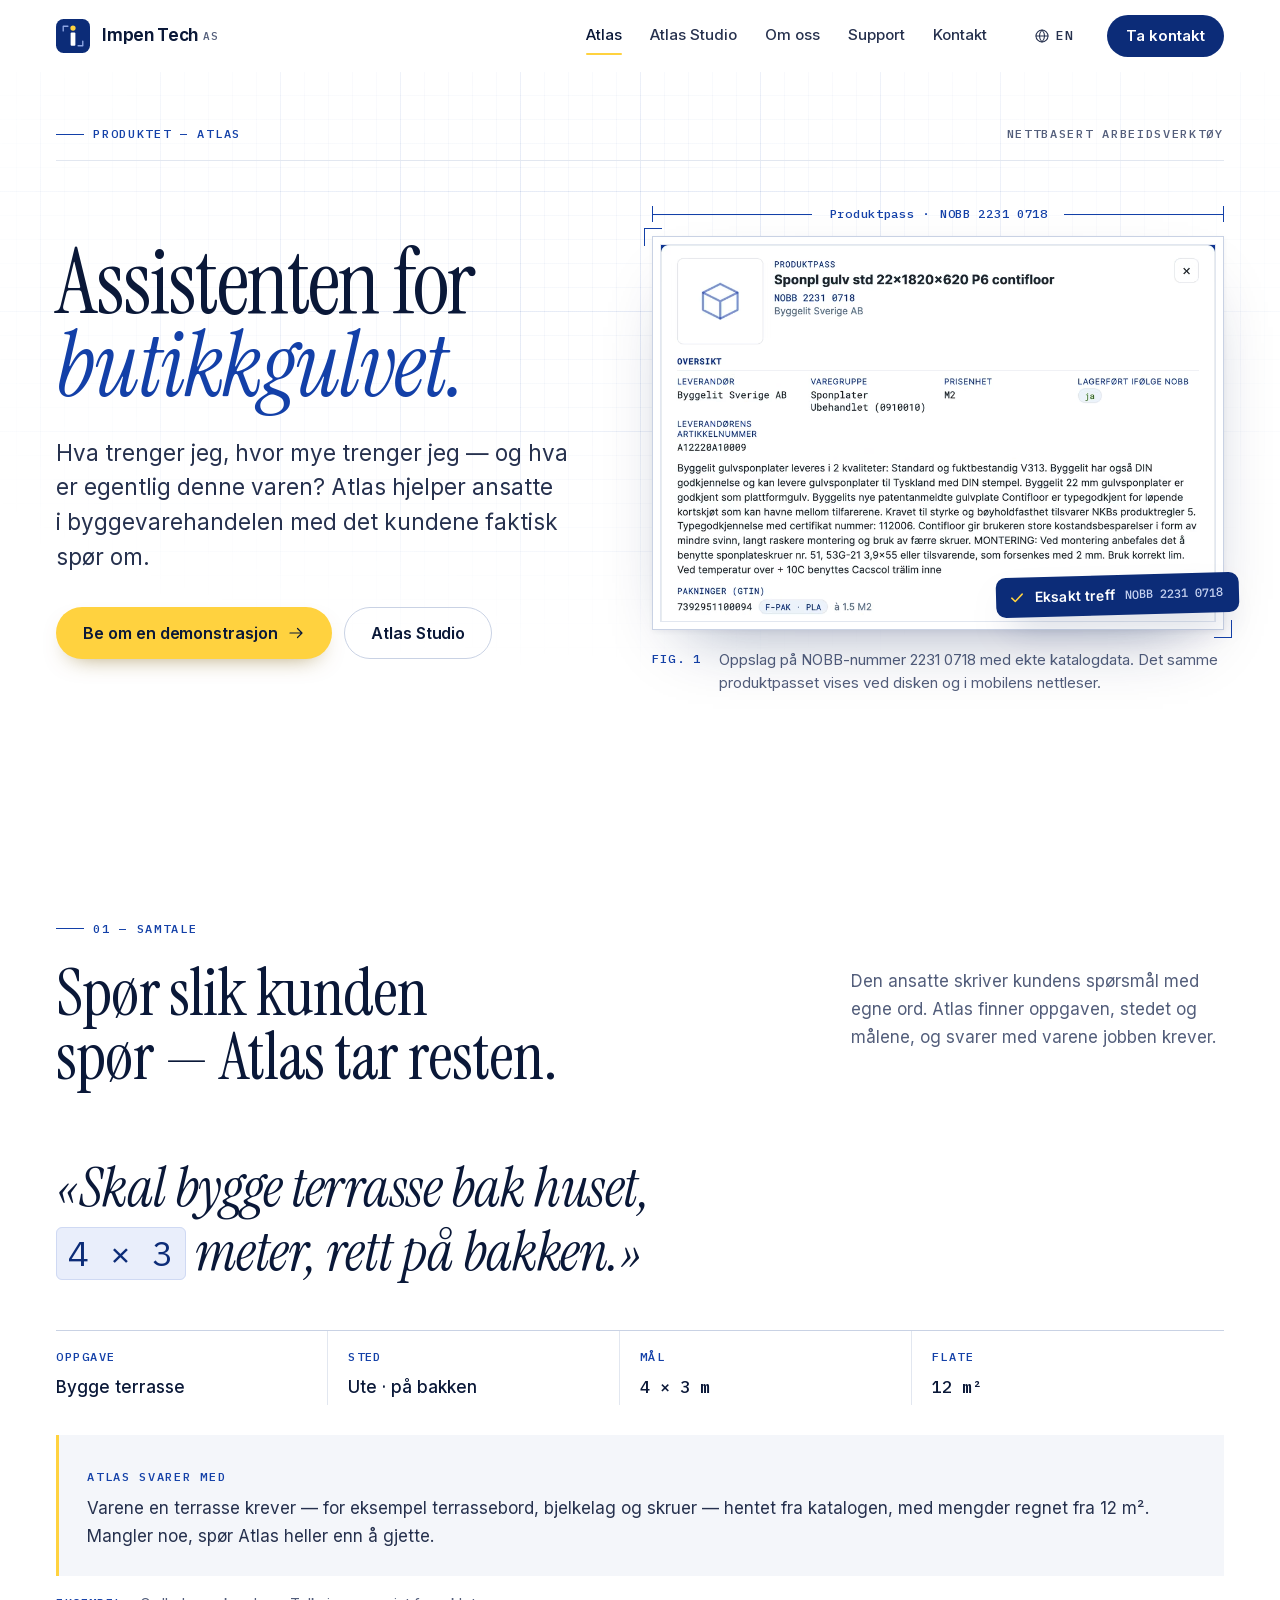
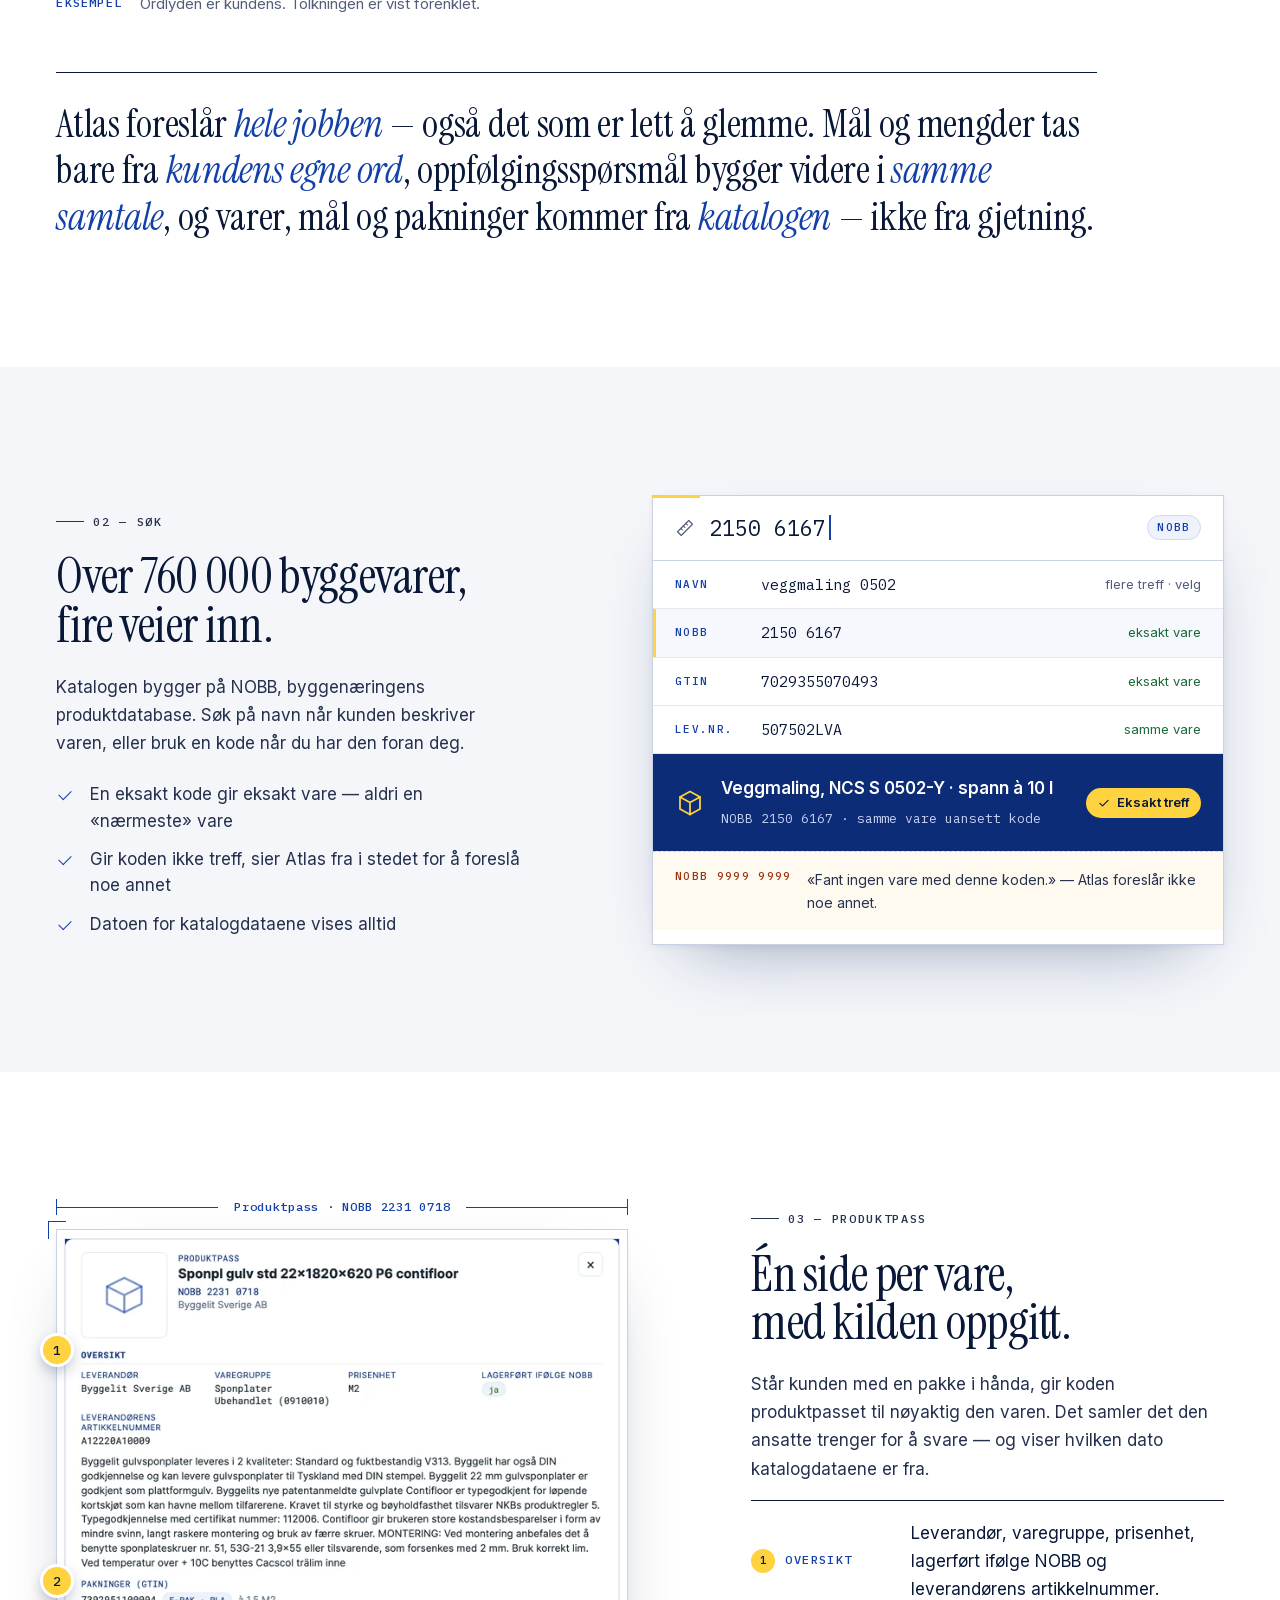
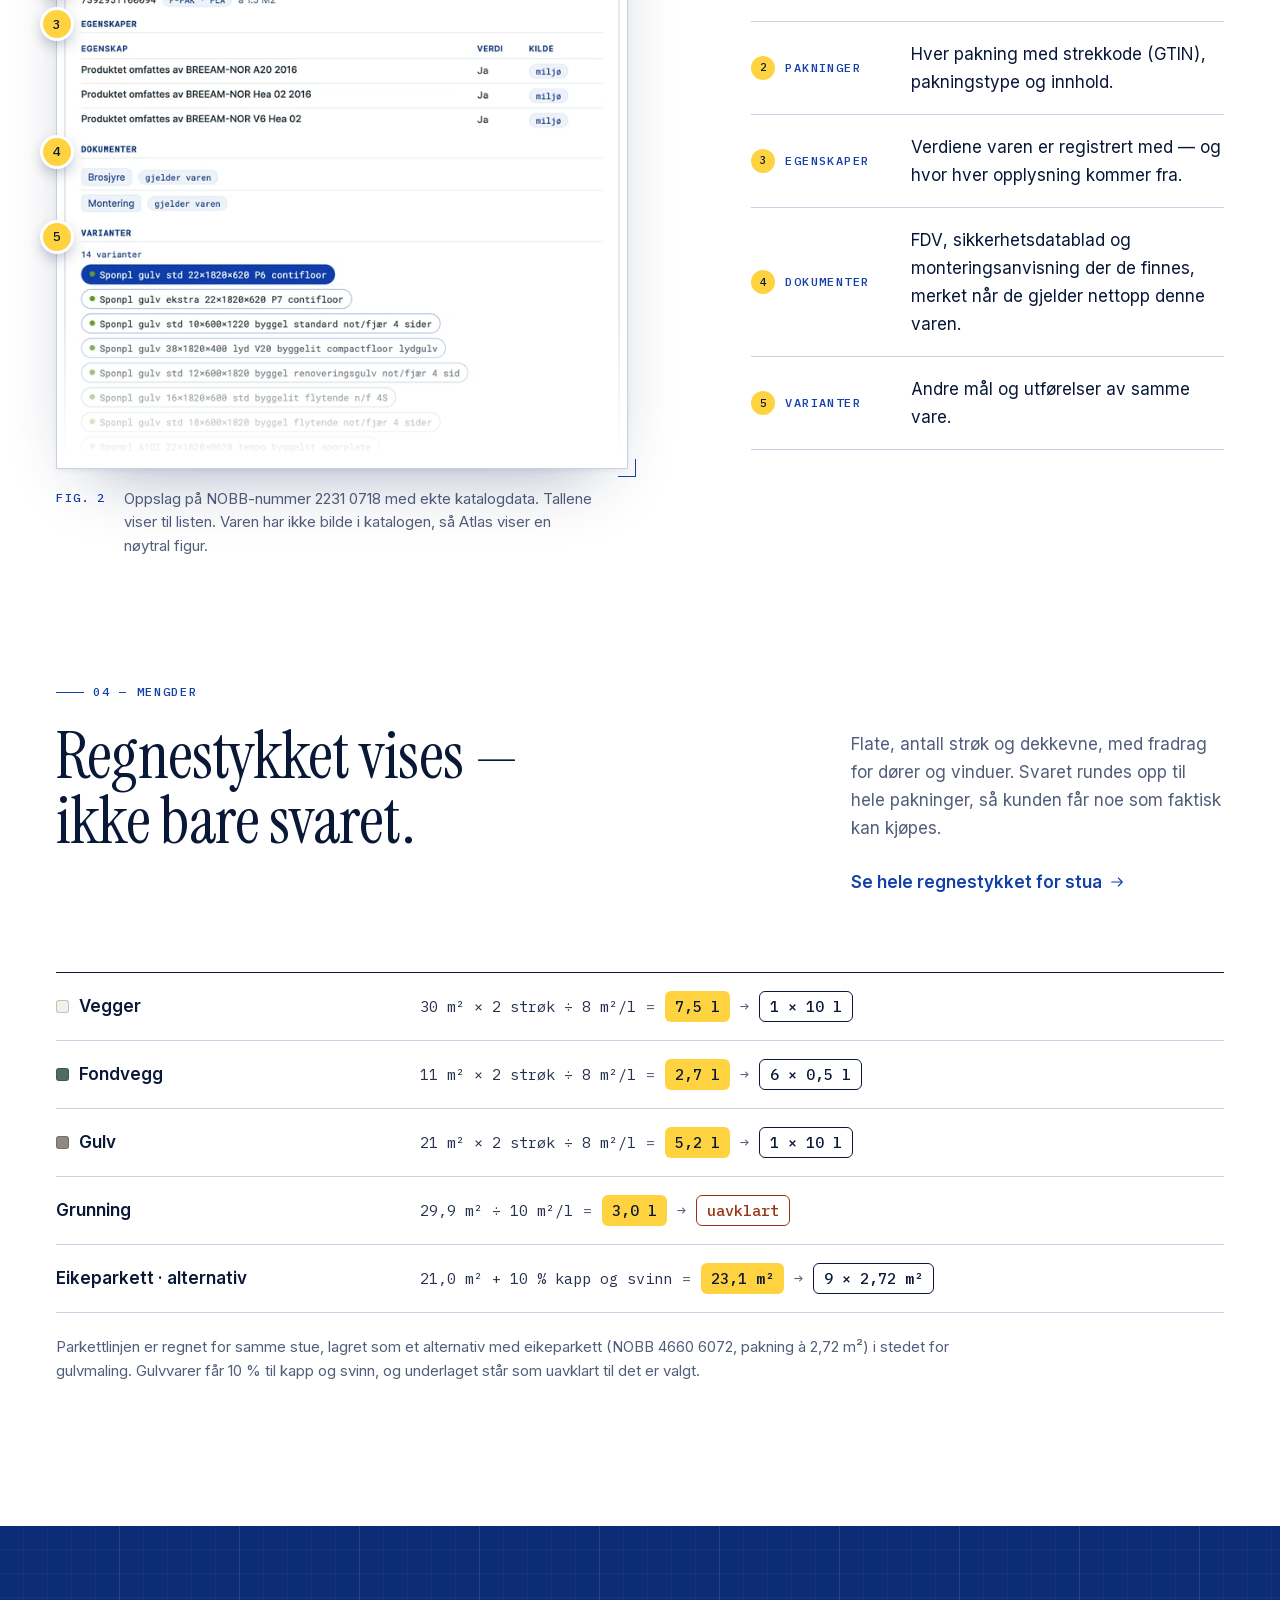
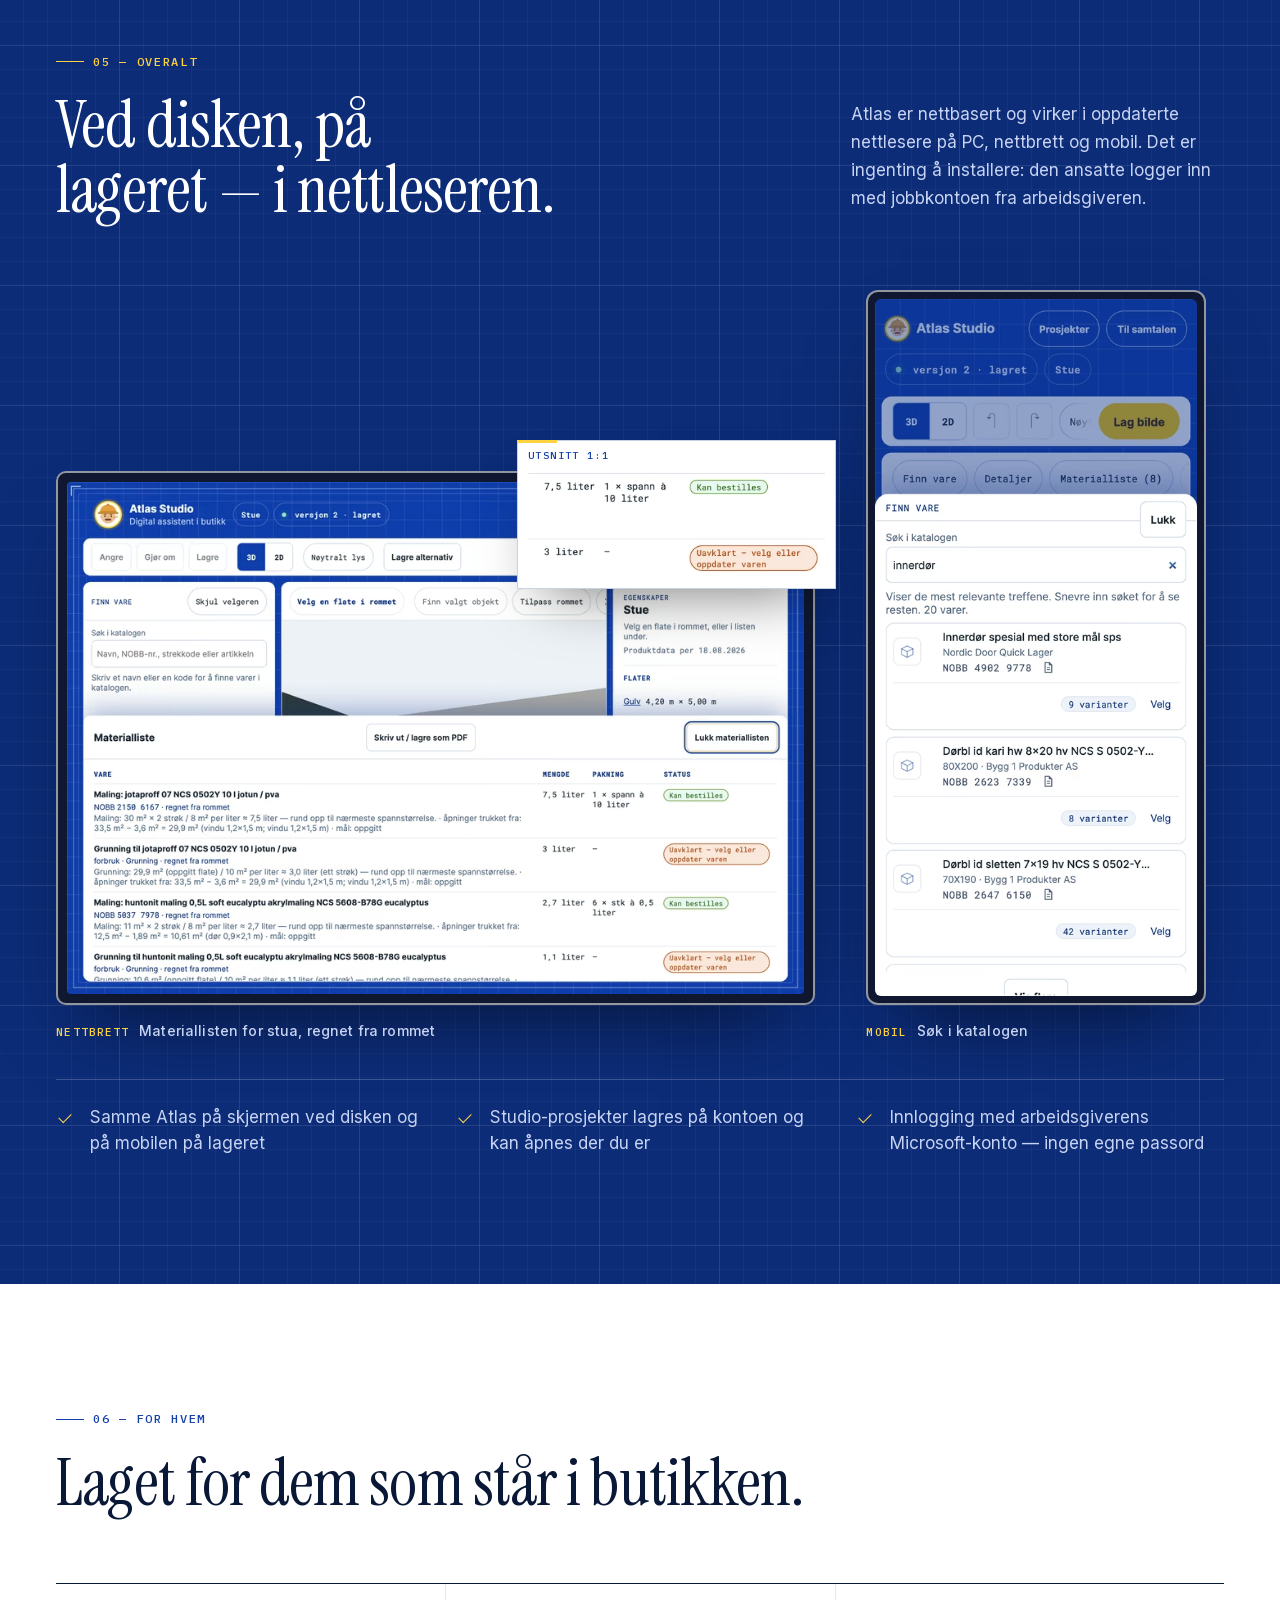
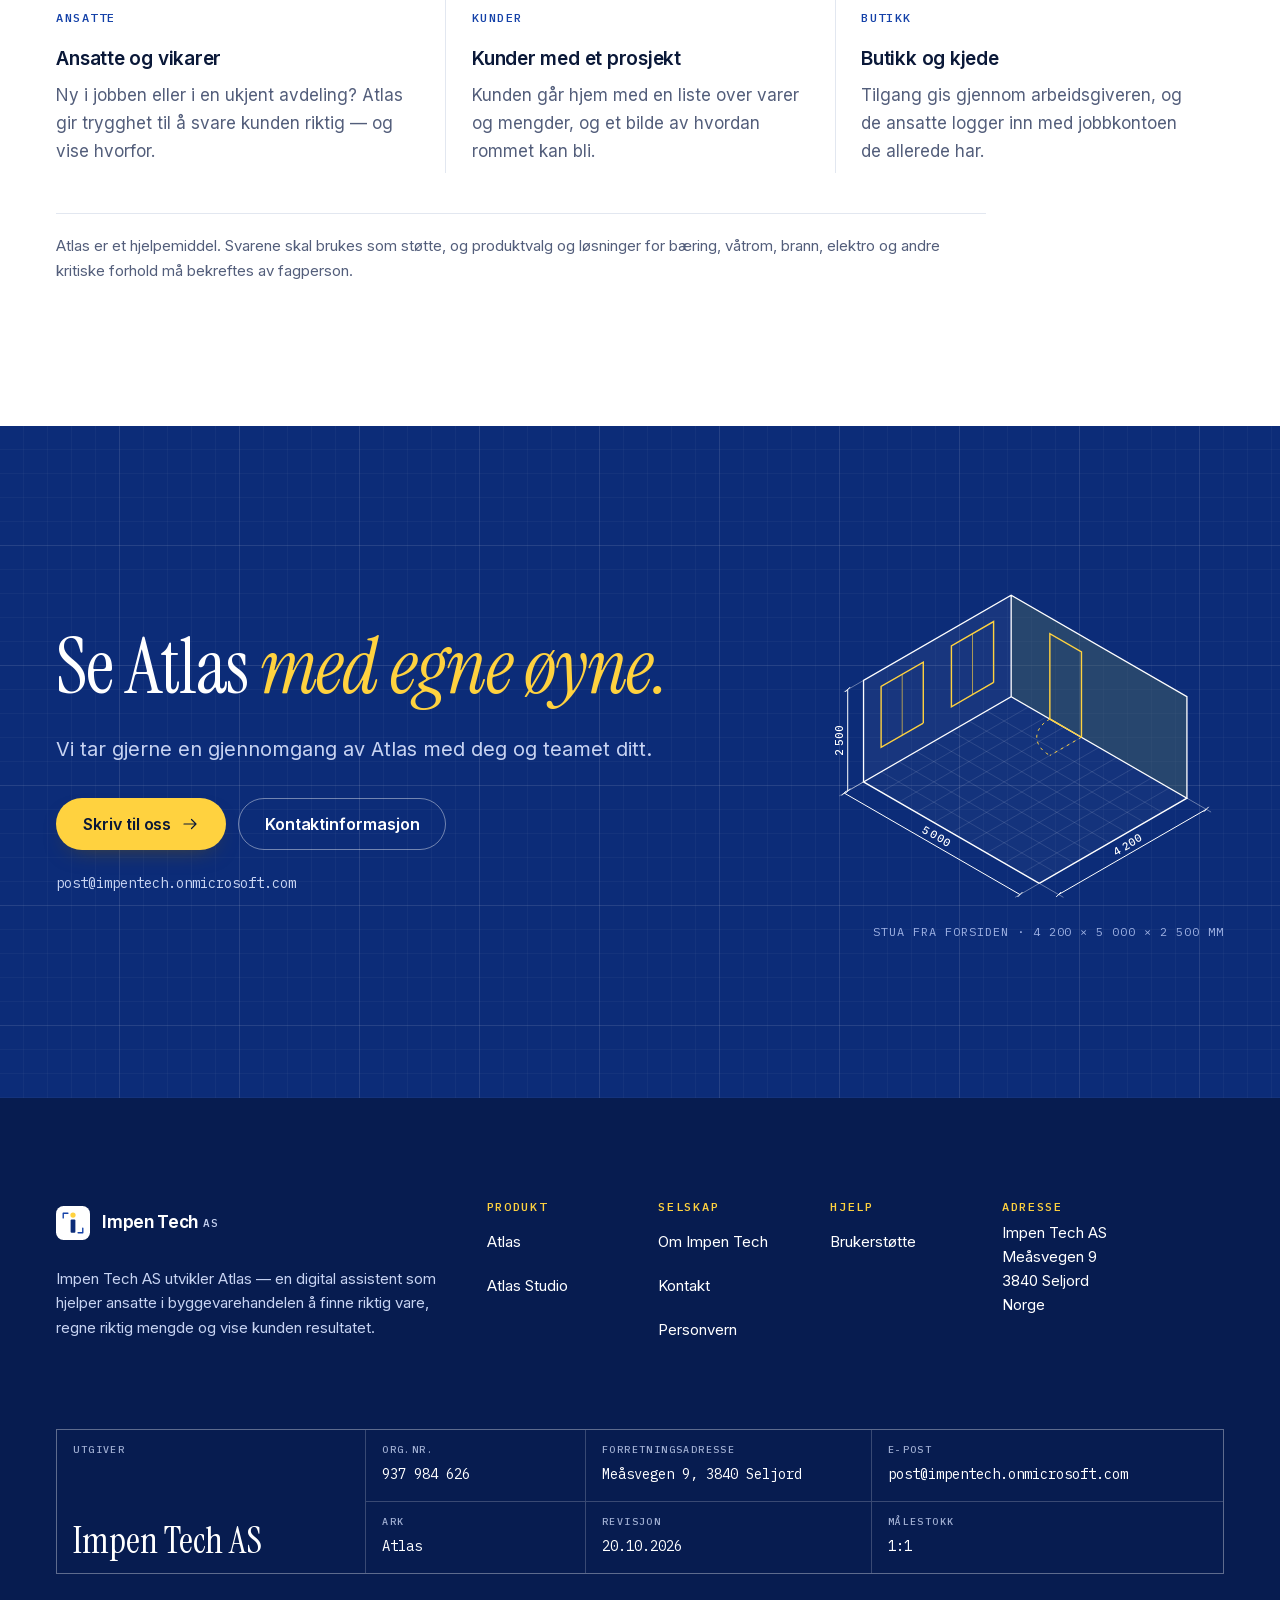
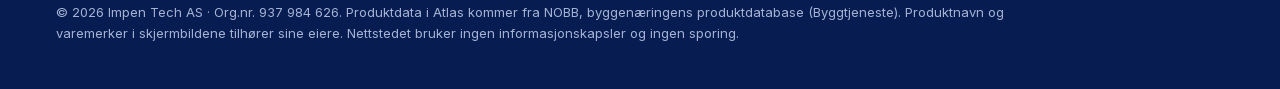
==== commit 4f14288c: "impentech.no: premium-nettsted — ny design (blåkopi-redaksjonell), Atlas og Atlas Studio, om oss, ko" ====
--- a/atlas/index.html
+++ b/atlas/index.html
@@ -2,171 +2,219 @@
 <html lang="nb">
 <head>
 <meta charset="utf-8">
-<meta name="viewport" content="width=device-width, initial-scale=1">
+<meta name="viewport" content="width=device-width, initial-scale=1, viewport-fit=cover">
 <title>Atlas — digital assistent for byggevarehandelen | Impen Tech</title>
-<meta name="description" content="Atlas forstår kundens prosjekt, finner varer blant over 760 000 byggevarer på navn, NOBB-nummer, strekkode og leverandørnummer, og viser produktpass med dokumentasjon.">
+<meta name="description" content="Atlas forstår kundens prosjekt, finner varer blant over 760 000 byggevarer på navn, NOBB-nummer, strekkode og leverandørens artikkelnummer, og viser produktpass med dokumentasjon.">
 <link rel="canonical" href="https://impentech.no/atlas/">
 <link rel="alternate" hreflang="nb" href="https://impentech.no/atlas/">
 <link rel="alternate" hreflang="en" href="https://impentech.no/en/atlas/">
 <link rel="alternate" hreflang="x-default" href="https://impentech.no/atlas/">
 <meta name="theme-color" content="#0c2c78">
+<meta name="color-scheme" content="light">
+<meta name="author" content="Impen Tech AS">
+<meta name="format-detection" content="telephone=no">
+<meta http-equiv="Content-Security-Policy" content="default-src 'self'; script-src 'self' 'sha256-xG0dW0UrB5r6I1DQE99ySOGf3HKf7XOHO17DQP6/F1c='; style-src 'self' 'unsafe-inline'; img-src 'self' data:; font-src 'self'; connect-src 'self'; manifest-src 'self'; base-uri 'self'; form-action 'none'; object-src 'none'">
+<meta name="referrer" content="strict-origin-when-cross-origin">
 <meta property="og:type" content="website">
 <meta property="og:site_name" content="Impen Tech">
 <meta property="og:locale" content="nb_NO">
 <meta property="og:locale:alternate" content="en_GB">
 <meta property="og:title" content="Atlas — digital assistent for byggevarehandelen | Impen Tech">
-<meta property="og:description" content="Atlas forstår kundens prosjekt, finner varer blant over 760 000 byggevarer på navn, NOBB-nummer, strekkode og leverandørnummer, og viser produktpass med dokumentasjon.">
+<meta property="og:description" content="Atlas forstår kundens prosjekt, finner varer blant over 760 000 byggevarer på navn, NOBB-nummer, strekkode og leverandørens artikkelnummer, og viser produktpass med dokumentasjon.">
 <meta property="og:url" content="https://impentech.no/atlas/">
-<meta property="og:image" content="https://impentech.no/assets/img/og-bilde.jpg">
+<meta property="og:image" content="https://impentech.no/assets/img/og-nb.jpg">
+<meta property="og:image:type" content="image/jpeg">
 <meta property="og:image:width" content="1200">
 <meta property="og:image:height" content="630">
-<meta property="og:image:alt" content="Atlas — digital assistent for byggevarehandelen">
+<meta property="og:image:alt" content="Impen Tech AS — Atlas, digital assistent for byggevarehandelen. En stue fra Atlas Studio med rommets mål tegnet oppå bildet.">
 <meta name="twitter:card" content="summary_large_image">
+<meta name="twitter:title" content="Atlas — digital assistent for byggevarehandelen | Impen Tech">
+<meta name="twitter:description" content="Atlas forstår kundens prosjekt, finner varer blant over 760 000 byggevarer på navn, NOBB-nummer, strekkode og leverandørens artikkelnummer, og viser produktpass med dokumentasjon.">
+<meta name="twitter:image" content="https://impentech.no/assets/img/og-nb.jpg">
+<meta name="twitter:image:alt" content="Impen Tech AS — Atlas, digital assistent for byggevarehandelen. En stue fra Atlas Studio med rommets mål tegnet oppå bildet.">
 <link rel="icon" href="/favicon.svg" type="image/svg+xml">
-<link rel="icon" href="/favicon.ico" sizes="any">
-<link rel="apple-touch-icon" href="/assets/img/apple-touch-icon.png">
-<link rel="stylesheet" href="/assets/site.css">
-<script src="/assets/menu.js" defer></script>
-<script type="application/ld+json">{"@context":"https://schema.org","@type":"Organization","name":"Impen Tech AS","url":"https://impentech.no/","logo":"https://impentech.no/assets/img/app-ikon-512.png","email":"post@impentech.onmicrosoft.com","identifier":"937984626","address":{"@type":"PostalAddress","streetAddress":"Meåsvegen 9","postalCode":"3840","addressLocality":"Seljord","addressCountry":"NO"}}</script>
+<link rel="icon" href="/favicon.ico" sizes="32x32">
+<link rel="manifest" href="/site.webmanifest">
+<link rel="preload" href="/assets/fonts/instrument-serif.woff2" as="font" type="font/woff2" crossorigin>
+<link rel="preload" href="/assets/fonts/instrument-serif-italic.woff2" as="font" type="font/woff2" crossorigin>
+<link rel="preload" href="/assets/fonts/inter-var.woff2" as="font" type="font/woff2" crossorigin>
+<link rel="preload" as="image" type="image/avif" imagesrcset="/assets/img/produktpass-topp-640.avif 640w, /assets/img/produktpass-topp-960.avif 960w, /assets/img/produktpass-topp-1280.avif 1280w, /assets/img/produktpass-topp-1440.avif 1440w" imagesizes="(min-width: 1800px) 800px, (min-width: 1460px) 740px, (min-width: 980px) 52vw, calc(100vw - 2 * clamp(16px, 4.4vw, 72px) - 16px)" media="(min-width: 561px)" fetchpriority="high">
+<link rel="preload" as="image" type="image/avif" imagesrcset="/assets/img/enhet-mobil-pass-300.avif 300w, /assets/img/enhet-mobil-pass-450.avif 450w, /assets/img/enhet-mobil-pass-600.avif 600w, /assets/img/enhet-mobil-pass-900.avif 900w, /assets/img/enhet-mobil-pass-1170.avif 1170w" imagesizes="280px" media="(max-width: 560px)" fetchpriority="high">
+<link rel="stylesheet" href="/assets/css/site.css?v=m5">
+<script>(function(d){d.classList.add("js");var s=0;try{s=sessionStorage.getItem("it-intro")}catch(e){}var m=window.matchMedia&&matchMedia("(prefers-reduced-motion: reduce)").matches;if(s)d.classList.add("intro-seen");else if(!m&&"IntersectionObserver"in window){d.classList.add("intro");setTimeout(function(){if(!d.classList.contains("intro-js"))d.classList.add("intro-done")},3000)}})(document.documentElement)</script>
+<script src="/assets/js/site.js?v=m5" defer></script>
+<script type="application/ld+json">{"@context": "https://schema.org", "@graph": [{"@type": "Organization", "@id": "https://impentech.no/#org", "name": "Impen Tech AS", "legalName": "Impen Tech AS", "alternateName": "Impen Tech", "url": "https://impentech.no/", "email": "post@impentech.onmicrosoft.com", "logo": {"@type": "ImageObject", "url": "https://impentech.no/assets/img/impen-tech-512.png", "width": 512, "height": 512}, "identifier": {"@type": "PropertyValue", "propertyID": "Organisasjonsnummer (Enhetsregisteret)", "value": "937984626"}, "address": {"@type": "PostalAddress", "streetAddress": "Meåsvegen 9", "postalCode": "3840", "addressLocality": "Seljord", "addressRegion": "Telemark", "addressCountry": "NO"}, "contactPoint": {"@type": "ContactPoint", "contactType": "customer support", "email": "post@impentech.onmicrosoft.com", "availableLanguage": ["nb", "en"]}, "sameAs": ["https://virksomhet.brreg.no/nb/oppslag/enheter/937984626"]}, {"@type": "WebSite", "@id": "https://impentech.no/#site", "url": "https://impentech.no/", "name": "Impen Tech", "publisher": {"@id": "https://impentech.no/#org"}, "inLanguage": ["nb", "en"]}, {"@type": "WebPage", "@id": "https://impentech.no/atlas/#page", "url": "https://impentech.no/atlas/", "name": "Atlas — digital assistent for byggevarehandelen | Impen Tech", "description": "Atlas forstår kundens prosjekt, finner varer blant over 760 000 byggevarer på navn, NOBB-nummer, strekkode og leverandørens artikkelnummer, og viser produktpass med dokumentasjon.", "inLanguage": "nb", "isPartOf": {"@id": "https://impentech.no/#site"}, "publisher": {"@id": "https://impentech.no/#org"}, "about": {"@id": "https://impentech.no/#org"}, "dateModified": "2026-10-20", "breadcrumb": {"@type": "BreadcrumbList", "itemListElement": [{"@type": "ListItem", "position": 1, "name": "Forside", "item": "https://impentech.no/"}, {"@type": "ListItem", "position": 2, "name": "Atlas", "item": "https://impentech.no/atlas/"}]}}, {"@type": "SoftwareApplication", "@id": "https://impentech.no/#atlas", "name": "Atlas", "applicationCategory": "BusinessApplication", "operatingSystem": "Web", "browserRequirements": "Oppdatert nettleser på PC, nettbrett eller mobil", "description": "Digital assistent for ansatte i byggevarehandelen: samtale som forstår prosjektet, søk i over 760 000 byggevarer, produktpass og Atlas Studio.", "url": "https://impentech.no/atlas/", "publisher": {"@id": "https://impentech.no/#org"}, "inLanguage": "nb"}]}</script>
 </head>
 <body>
 <a class="skip-link" href="#innhold">Hopp til innholdet</a>
 <header class="site-header">
-  <div class="wrap">
-    <a class="brand" href="/">
-      <svg class="brand__mark" viewBox="0 0 40 40" aria-hidden="true" focusable="false"><rect x="1" y="1" width="38" height="38" rx="10" fill="#fff"/><path d="M9 15V9h6M31 25v6h-6" fill="none" stroke="#1340a8" stroke-width="3" stroke-linecap="round" stroke-linejoin="round"/><rect x="17" y="11" width="6" height="18" rx="1.5" fill="#0c2c78"/><circle cx="29.5" cy="10.5" r="2.6" fill="#ffd23f"/></svg>
-      <span class="brand__text"><span class="brand__name">Impen Tech</span><span class="brand__sub">Atlas for byggevarehandelen</span></span>
-    </a>
+  <div class="wrap site-header__in">
+    <a class="brand" href="/"><svg class="brand__mark" viewBox="0 0 40 40" aria-hidden="true" focusable="false"><rect width="40" height="40" rx="9" fill="#0c2c78"/><path d="M8.5 14V8.5H14M31.5 26v5.5H26" fill="none" stroke="#8ea6e4" stroke-width="1.6" stroke-linecap="round" stroke-linejoin="round"/><rect x="17.2" y="16" width="5.6" height="15.5" rx="1.2" fill="#ffffff"/><circle cx="20" cy="10.6" r="3.1" fill="#ffd23f"/></svg><span class="brand__name">Impen Tech <small>AS</small></span><span class="sr-only"> – til forsiden</span></a>
     <nav class="nav" aria-label="Hovedmeny"><a href="/atlas/" aria-current="page">Atlas</a><a href="/studio/">Atlas Studio</a><a href="/om/">Om oss</a><a href="/support/">Support</a><a href="/kontakt/">Kontakt</a></nav>
-    <a class="lang" href="/en/atlas/" hreflang="en" lang="en" aria-label="EN – Read this page in English"><svg viewBox="0 0 24 24" fill="none" stroke="currentColor" stroke-width="1.8" stroke-linecap="round" stroke-linejoin="round" aria-hidden="true" focusable="false"><circle cx="12" cy="12" r="9"/><path d="M3 12h18M12 3c2.5 2.6 3.8 5.6 3.8 9s-1.3 6.4-3.8 9c-2.5-2.6-3.8-5.6-3.8-9S9.5 5.6 12 3z"/></svg><span>EN</span></a>
-    <a class="btn btn--yellow btn--sm header-cta" href="/kontakt/">Ta kontakt</a>
+    <a class="lang" href="/en/atlas/" hreflang="en"><svg viewBox="0 0 24 24" fill="none" stroke="currentColor" stroke-width="1.6" stroke-linecap="round" stroke-linejoin="round" aria-hidden="true" focusable="false"><circle cx="12" cy="12" r="9"/><path d="M3 12h18M12 3c2.5 2.6 3.8 5.6 3.8 9s-1.3 6.4-3.8 9c-2.5-2.6-3.8-5.6-3.8-9S9.5 5.6 12 3z"/></svg><span class="lang__code">EN</span><span class="sr-only" lang="en"> (English)</span></a>
+    <a class="btn btn--ink btn--sm header-cta" href="/kontakt/">Ta kontakt</a>
     <details class="menu">
-      <summary><svg viewBox="0 0 24 24" fill="none" stroke="currentColor" stroke-width="1.8" stroke-linecap="round" stroke-linejoin="round" aria-hidden="true" focusable="false"><path d="M4 7h16M4 12h16M4 17h16"/></svg><span>Meny</span></summary>
-      <nav class="menu__panel" aria-label="Hovedmeny"><a href="/atlas/" aria-current="page">Atlas</a><a href="/studio/">Atlas Studio</a><a href="/om/">Om oss</a><a href="/support/">Support</a><a href="/kontakt/">Kontakt</a><a href="/personvern/">Personvern</a></nav>
+      <summary><span class="menu__icon" aria-hidden="true"><i></i><i></i></span><span>Meny</span></summary>
+      <nav class="menu__panel" aria-label="Hovedmeny"><a href="/atlas/" aria-current="page"><span>Atlas</span><span class="mono">01</span></a><a href="/studio/"><span>Atlas Studio</span><span class="mono">02</span></a><a href="/om/"><span>Om oss</span><span class="mono">03</span></a><a href="/support/"><span>Support</span><span class="mono">04</span></a><a href="/kontakt/"><span>Kontakt</span><span class="mono">05</span></a><hr><a href="/personvern/"><span>Personvern</span><span class="mono">06</span></a><a href="/en/atlas/" hreflang="en" lang="en"><span>English</span><span class="mono">EN</span></a></nav>
     </details>
   </div>
 </header>
 <main id="innhold" tabindex="-1">
-<section class="hero hero--split blueprint">
-  <div class="wrap">
-    <div>
-      <p class="eyebrow reveal">Produktet</p>
-      <h1 class="reveal">Atlas — assistenten for <em>butikkgulvet</em></h1>
-      <p class="lede reveal">Hva trenger jeg, hvor mye trenger jeg, og hva er egentlig denne varen? Atlas hjelper ansatte i byggevarehandelen med det kundene faktisk spør om.</p>
-      <div class="actions reveal"><a class="btn btn--yellow" href="/kontakt/">Be om en demonstrasjon</a><a class="btn btn--ghost" href="/studio/">Atlas Studio</a></div>
-    </div>
-    <div class="hero__visual"><div class="frame "><div class="frame__bar" aria-hidden="true"><i></i><i></i><i></i><span class="frame__url">Atlas · produktpass</span></div><picture><source type="image/webp" srcset="/assets/img/produktpass.webp"><img src="/assets/img/produktpass.jpg" width="1100" height="420" alt="Produktpasset i Atlas for en gulvsponplate med NOBB-nummer 2231 0718: leverandør, varegruppe, prisenhet, lagerstatus og leverandørens artikkelnummer." fetchpriority="high" decoding="async"></picture></div></div>
+<section class="hero hero--split paper-grid" aria-labelledby="hero-h">
+  <div class="wrap">
+    <div class="hero__meta"><p class="label reveal">Produktet — Atlas</p><p class="label label--plain reveal">Nettbasert arbeidsverktøy</p></div>
+    <div class="hero__cols">
+      <div class="hero__text">
+        <h1 class="display reveal" id="hero-h">Assistenten for <em>butikkgulvet.</em></h1>
+        <p class="lede reveal reveal-d1">Hva trenger jeg, hvor mye trenger jeg — og hva er egentlig denne varen? Atlas hjelper ansatte i byggevarehandelen med det kundene faktisk spør om.</p>
+        <div class="actions reveal reveal-d2"><a class="btn btn--primary" href="mailto:post@impentech.onmicrosoft.com?subject=Demonstrasjon%20av%20Atlas">Be om en demonstrasjon<svg viewBox="0 0 24 24" fill="none" stroke="currentColor" stroke-width="1.6" stroke-linecap="round" stroke-linejoin="round" aria-hidden="true" focusable="false"><path d="M4 12h16M14 6l6 6-6 6"/></svg></a><a class="btn btn--line" href="/studio/">Atlas Studio</a></div>
+      </div>
+      <figure class="hero__visual compose reveal reveal-d2">
+        <div class="plate plate--shadow compose__desk"><div class="kote" aria-hidden="true"><span><span class="kote__pre">Produktpass · </span>NOBB 2231 0718</span></div><div class="plate__frame"><picture><source media="(max-width: 560px)" type="image/avif" srcset="/assets/img/enhet-mobil-pass-300.avif 300w, /assets/img/enhet-mobil-pass-450.avif 450w, /assets/img/enhet-mobil-pass-600.avif 600w, /assets/img/enhet-mobil-pass-900.avif 900w, /assets/img/enhet-mobil-pass-1170.avif 1170w" sizes="280px" width="900" height="1948"><source media="(max-width: 560px)" type="image/webp" srcset="/assets/img/enhet-mobil-pass-300.webp 300w, /assets/img/enhet-mobil-pass-450.webp 450w, /assets/img/enhet-mobil-pass-600.webp 600w, /assets/img/enhet-mobil-pass-900.webp 900w, /assets/img/enhet-mobil-pass-1170.webp 1170w" sizes="280px" width="900" height="1948"><source media="(max-width: 560px)" srcset="/assets/img/enhet-mobil-pass-300.jpg 300w, /assets/img/enhet-mobil-pass-450.jpg 450w, /assets/img/enhet-mobil-pass-600.jpg 600w, /assets/img/enhet-mobil-pass-900.jpg 900w, /assets/img/enhet-mobil-pass-1170.jpg 1170w" sizes="280px" width="900" height="1948"><source type="image/avif" srcset="/assets/img/produktpass-topp-640.avif 640w, /assets/img/produktpass-topp-960.avif 960w, /assets/img/produktpass-topp-1280.avif 1280w, /assets/img/produktpass-topp-1440.avif 1440w" sizes="(min-width: 1800px) 800px, (min-width: 1460px) 740px, (min-width: 980px) 52vw, calc(100vw - 2 * clamp(16px, 4.4vw, 72px) - 16px)"><source type="image/webp" srcset="/assets/img/produktpass-topp-640.webp 640w, /assets/img/produktpass-topp-960.webp 960w, /assets/img/produktpass-topp-1280.webp 1280w, /assets/img/produktpass-topp-1440.webp 1440w" sizes="(min-width: 1800px) 800px, (min-width: 1460px) 740px, (min-width: 980px) 52vw, calc(100vw - 2 * clamp(16px, 4.4vw, 72px) - 16px)"><img src="/assets/img/produktpass-topp-1440.jpg" srcset="/assets/img/produktpass-topp-640.jpg 640w, /assets/img/produktpass-topp-960.jpg 960w, /assets/img/produktpass-topp-1280.jpg 1280w, /assets/img/produktpass-topp-1440.jpg 1440w" sizes="(min-width: 1800px) 800px, (min-width: 1460px) 740px, (min-width: 980px) 52vw, calc(100vw - 2 * clamp(16px, 4.4vw, 72px) - 16px)" width="1440" height="976" alt="Produktpasset i Atlas for en gulvsponplate med NOBB-nummer 2231 0718: leverandør, varegruppe, prisenhet, lagerført ifølge NOBB, leverandørens artikkelnummer, beskrivelse og pakning med strekkode." fetchpriority="high" decoding="async"></picture></div><p class="compose__stamp" aria-hidden="true"><svg viewBox="0 0 24 24" fill="none" stroke="currentColor" stroke-width="2" stroke-linecap="round" stroke-linejoin="round" aria-hidden="true" focusable="false"><path d="M5 12.5l4.5 4.5L19 7.5"/></svg><span>Eksakt treff</span><span class="mono">NOBB 2231 0718</span></p></div>
+        <figcaption class="cap"><span class="cap__fig">Fig. 1</span><p>Oppslag på NOBB-nummer 2231 0718 med ekte katalogdata. Det samme produktpasset vises ved disken og i mobilens nettleser.</p></figcaption>
+      </figure>
+    </div>
   </div>
 </section><section class="section" id="samtale" aria-labelledby="samtale-h">
+  <div class="wrap">
+    <div class="sec-head">
+      <p class="label">01 — Samtale</p>
+      <h2 class="title reveal" id="samtale-h">Spør slik kunden spør&nbsp;— Atlas tar resten.</h2>
+      <div class="sec-head__text reveal reveal-d1"><p>Den ansatte skriver kundens spørsmål med egne ord. Atlas finner oppgaven, stedet og målene, og svarer med varene jobben krever.</p></div>
+    </div>
+    <figure class="specimen reveal">
+      <blockquote class="utter"><p>«Skal bygge terrasse bak huset, <span class="m">4 × 3</span> meter, rett på bakken.»</p></blockquote>
+      <ul class="parse" aria-label="Slik leser Atlas spørsmålet">
+        <li><b>Oppgave</b><span>Bygge terrasse</span></li>
+        <li><b>Sted</b><span>Ute · på bakken</span></li>
+        <li><b>Mål</b><span class="mono">4 × 3 m</span></li>
+        <li><b>Flate</b><span class="mono">12 m²</span></li>
+      </ul>
+      <div class="answer"><p class="label label--plain">Atlas svarer med</p><p>Varene en terrasse krever — for eksempel terrassebord, bjelkelag og skruer — hentet fra katalogen, med mengder regnet fra 12 m². Mangler noe, spør Atlas heller enn å gjette.</p></div>
+      <figcaption class="cap"><span class="cap__fig">Eksempel</span><p>Ordlyden er kundens. Tolkningen er vist forenklet.</p></figcaption>
+    </figure>
+    <p class="principles reveal">Atlas foreslår <b>hele jobben</b> — også det som er lett å glemme. Mål og mengder tas bare fra <b>kundens egne ord</b>, oppfølgingsspørsmål bygger videre i <b>samme samtale</b>, og varer, mål og pakninger kommer fra <b>katalogen</b> — ikke fra gjetning.</p>
+  </div>
+</section><section class="section section--kalk" id="sok" aria-labelledby="sok-h">
   <div class="wrap">
     <div class="feature">
       <div class="feature__text">
-        <p class="eyebrow">Samtale</p>
-        <h2 id="samtale-h">Forstår prosjektet — ikke bare ordene</h2>
-        <p>Den ansatte skriver kundens spørsmål slik det blir sagt. Atlas finner ut hva som skal gjøres, hvor det skal gjøres og hvilke varer som hører til, og svarer med varer fra katalogen og mengder kunden kan handle etter.</p>
-        <ul class="checks">
-          <li>Foreslår varene jobben krever — også det som er lett å glemme</li>
-          <li>Mål og mengder tas bare fra det kunden selv har oppgitt</li>
-          <li>Oppfølgingsspørsmål bygger videre på samme samtale</li>
-          <li>Varene hentes fra en lokal kopi av katalogen, så svaret er raskt og stabilt</li>
+        <p class="label">02 — Søk</p>
+        <h2 class="title title--s reveal" id="sok-h">Over 760&nbsp;000 byggevarer, fire veier inn.</h2>
+        <p class="reveal">Katalogen bygger på NOBB, byggenæringens produktdatabase. Søk på navn når kunden beskriver varen, eller bruk en kode når du har den foran deg.</p>
+        <ul class="checks reveal">
+          <li>En eksakt kode gir eksakt vare — aldri en «nærmeste» vare</li>
+          <li>Gir koden ikke treff, sier Atlas fra i stedet for å foreslå noe annet</li>
+          <li>Datoen for katalogdataene vises alltid</li>
         </ul>
       </div>
-      <div class="grid">
-        <article class="card "><div class="icon"><svg viewBox="0 0 24 24" fill="none" stroke="currentColor" stroke-width="1.8" stroke-linecap="round" stroke-linejoin="round" aria-hidden="true" focusable="false"><path d="M4 5.5A2.5 2.5 0 0 1 6.5 3h11A2.5 2.5 0 0 1 20 5.5v8a2.5 2.5 0 0 1-2.5 2.5H10l-4.5 4v-4h0A1.5 1.5 0 0 1 4 14.5z"/><path d="M8.5 8.5h7M8.5 11.5h4.5"/></svg></div><h3>Eksempel: «Skal male stua, 4 × 5 meter og 2,4 m under taket»</h3><p>Atlas forstår at det er innendørs vegger, foreslår maling og grunning, og regner liter og antall spann ut fra veggflaten kunden har oppgitt.</p></article>
-        <article class="card "><div class="icon"><svg viewBox="0 0 24 24" fill="none" stroke="currentColor" stroke-width="1.8" stroke-linecap="round" stroke-linejoin="round" aria-hidden="true" focusable="false"><path d="M3 16.5L16.5 3 21 7.5 7.5 21z"/><path d="M7 12.5l1.8 1.8M10 9.5l1.8 1.8M13 6.5l1.8 1.8"/></svg></div><h3>Mengder du kan etterprøve</h3><p>Regnestykket vises: flate, strøk, forbruk og fradrag. Er noe uklart, spør Atlas heller enn å gjette.</p></article>
-      </div>
-    </div>
-  </div>
-</section><section class="section section--soft" id="sok" aria-labelledby="sok-h">
-  <div class="wrap">
-    <div class="feature feature--flip feature--wide">
-      <div class="feature__text" id="produktpass">
-        <p class="eyebrow">Søk og produktpass</p>
-        <h2 id="sok-h">Over 760&nbsp;000 byggevarer, fire veier inn</h2>
-        <p>Katalogen bygger på NOBB, byggenæringens produktdatabase. Søk på navn når kunden beskriver varen, eller bruk en kode når du har den foran deg.</p>
-        <div class="codes">
-          <span class="code"><b>NAVN</b>gulvsponplate 22 mm</span>
-          <span class="code"><b>NOBB</b>2231 0718</span>
-          <span class="code"><b>GTIN</b>7392951100094</span>
-          <span class="code"><b>LEV.NR</b>A12220A10009</span>
+      <div class="feature__media reveal reveal-d1">
+        <div class="console" data-console role="group" aria-label="Eksempel: fire måter å finne samme vare på">
+          <div class="console__field" aria-hidden="true"><svg viewBox="0 0 24 24" fill="none" stroke="currentColor" stroke-width="1.4" stroke-linecap="round" stroke-linejoin="round" aria-hidden="true" focusable="false"><path d="M3 16.5L16.5 3 21 7.5 7.5 21z"/><path d="M7 12.5l1.8 1.8M10 9.5l1.8 1.8M13 6.5l1.8 1.8"/></svg><span class="console__input"><span class="console__type">2150 6167</span><span class="console__caret"></span></span><span class="console__kind">NOBB</span></div>
+          <ul class="console__rows"><li class="is-many" data-code="veggmaling 0502" data-kind="NAVN"><b>NAVN</b><span>veggmaling 0502</span><em>flere treff · velg</em></li><li class="is-exact is-active" data-code="2150 6167" data-kind="NOBB"><b>NOBB</b><span>2150 6167</span><em>eksakt vare</em></li><li class="is-exact" data-code="7029355070493" data-kind="GTIN"><b>GTIN</b><span>7029355070493</span><em>eksakt vare</em></li><li class="is-exact" data-code="507502LVA" data-kind="LEV.NR."><b>LEV.NR.</b><span>507502LVA</span><em>samme vare</em></li></ul>
+          <div class="console__hit"><svg viewBox="0 0 24 24" fill="none" stroke="currentColor" stroke-width="1.4" stroke-linecap="round" stroke-linejoin="round" aria-hidden="true" focusable="false"><path d="M12 2.8l8 4.4v9.6l-8 4.4-8-4.4V7.2z"/><path d="M4 7.2l8 4.4 8-4.4M12 11.6v9.6"/></svg><div><strong>Veggmaling, NCS S 0502-Y · spann à 10 l</strong><span class="mono">NOBB 2150 6167 · samme vare uansett kode</span></div><span class="console__ok"><svg viewBox="0 0 24 24" fill="none" stroke="currentColor" stroke-width="2" stroke-linecap="round" stroke-linejoin="round" aria-hidden="true" focusable="false"><path d="M5 12.5l4.5 4.5L19 7.5"/></svg>Eksakt treff</span></div>
+          <p class="console__miss"><b>NOBB 9999 9999</b><span>«Fant ingen vare med denne koden.» — Atlas foreslår ikke noe annet.</span></p>
         </div>
-        <ul class="checks">
-          <li>En eksakt kode gir eksakt vare — aldri en «nærmeste» vare</li>
-          <li>Produktpasset samler mål, varianter, pakninger og strekkoder</li>
-          <li>Dokumentasjon: FDV, sikkerhetsdatablad og monteringsanvisning</li>
-          <li>Hver opplysning har en kilde, og datoen for katalogdataene vises</li>
-        </ul>
-      </div>
-      <figure><div class="frame frame--flat"><div class="frame__bar" aria-hidden="true"><i></i><i></i><i></i><span class="frame__url">Atlas · produktpass</span></div><picture><source type="image/webp" srcset="/assets/img/produktpass-detaljer.webp"><img src="/assets/img/produktpass-detaljer.jpg" width="1100" height="492" alt="Utdrag av produktpasset: pakning med GTIN 7392951100094 à 1,5 m², egenskaper med kilde «miljø», og dokumentene «Brosjyre» og «Montering» merket «gjelder varen»." loading="lazy" decoding="async"></picture></div>
-      <figcaption>Samme vare: pakningen med strekkode, egenskapene med kilde og dokumentene som hører til. <a class="zoom" href="/assets/img/produktpass-detaljer.jpg">Åpne bildet i full størrelse ↗</a></figcaption></figure>
-    </div>
-  </div>
-</section><section class="band--blue blueprint" id="iphone" aria-labelledby="iphone-h">
-  <div class="wrap">
-    <div class="feature">
+      </div>
+    </div>
+  </div>
+</section><section class="section" id="produktpass" aria-labelledby="pass-h">
+  <div class="wrap">
+    <div class="feature feature--flip feature--top">
       <div class="feature__text">
-        <p class="eyebrow">Telefon</p>
-        <h2 id="iphone-h">Atlas på telefonen</h2>
-        <p>Atlas virker i nettleseren på telefonen i dag. iPhone-appen er under utvikling og kommer i App Store. Den bruker den samme tjenesten, så samtaler, produktpass og Studio-prosjekter henger sammen.</p>
-        <ul class="checks">
-          <li>I iPhone-appen: skann strekkoden på hyllen eller pakken og få riktig produktpass</li>
-          <li>Fortsett et Studio-prosjekt som ble startet på PC-en i butikken</li>
-          <li>Logg inn med jobbkontoen fra arbeidsgiveren</li>
-        </ul>
-        <p class="note">Kameraet brukes bare når du selv åpner skanneren eller tar et bilde. Les mer i <a href="/personvern/">personvernerklæringen</a>.</p>
-      </div>
-      <figure class="phone-figure">
-        <div class="phone "><div class="phone__screen"><picture><source type="image/webp" srcset="/assets/img/mobil-pass.webp"><img src="/assets/img/mobil-pass.jpg" width="780" height="1688" alt="Produktpasset i Atlas på en telefon: gulvsponplate med NOBB-nummer 2231 0718, leverandør, varegruppe, prisenhet og beskrivelse." loading="lazy" decoding="async"></picture></div></div>
-        <figcaption>Produktpasset i nettleseren på telefon.</figcaption>
+        <p class="label">03 — Produktpass</p>
+        <h2 class="title title--s reveal" id="pass-h">Én side per vare, med kilden oppgitt.</h2>
+        <p class="reveal">Står kunden med en pakke i hånda, gir koden produktpasset til nøyaktig den varen. Det samler det den ansatte trenger for å svare — og viser hvilken dato katalogdataene er fra.</p>
+        <dl class="specs specs--num reveal"><div><dt><span class="n">1</span>Oversikt</dt><dd>Leverandør, varegruppe, prisenhet, lagerført ifølge NOBB og leverandørens artikkelnummer.</dd></div><div><dt><span class="n">2</span>Pakninger</dt><dd>Hver pakning med strekkode (GTIN), pakningstype og innhold.</dd></div><div><dt><span class="n">3</span>Egenskaper</dt><dd>Verdiene varen er registrert med — og hvor hver opplysning kommer fra.</dd></div><div><dt><span class="n">4</span>Dokumenter</dt><dd>FDV, sikkerhetsdatablad og monteringsanvisning der de finnes, merket når de gjelder nettopp denne varen.</dd></div><div><dt><span class="n">5</span>Varianter</dt><dd>Andre mål og utførelser av samme vare.</dd></div></dl>
+      </div>
+      <figure class="plate plate--shadow feature__media reveal reveal-d1">
+        <div class="kote" aria-hidden="true"><span>Produktpass · NOBB 2231 0718</span></div>
+        <div class="plate__frame pinned fade"><picture><source type="image/avif" srcset="/assets/img/produktpass-640.avif 640w, /assets/img/produktpass-960.avif 960w, /assets/img/produktpass-1280.avif 1280w, /assets/img/produktpass-1440.avif 1440w" sizes="(min-width: 1800px) 750px, (min-width: 1460px) 620px, (min-width: 980px) 44vw, calc(100vw - 2 * clamp(16px, 4.4vw, 72px) - 16px)"><source type="image/webp" srcset="/assets/img/produktpass-640.webp 640w, /assets/img/produktpass-960.webp 960w, /assets/img/produktpass-1280.webp 1280w, /assets/img/produktpass-1440.webp 1440w" sizes="(min-width: 1800px) 750px, (min-width: 1460px) 620px, (min-width: 980px) 44vw, calc(100vw - 2 * clamp(16px, 4.4vw, 72px) - 16px)"><img src="/assets/img/produktpass-1440.jpg" srcset="/assets/img/produktpass-640.jpg 640w, /assets/img/produktpass-960.jpg 960w, /assets/img/produktpass-1280.jpg 1280w, /assets/img/produktpass-1440.jpg 1440w" sizes="(min-width: 1800px) 750px, (min-width: 1460px) 620px, (min-width: 980px) 44vw, calc(100vw - 2 * clamp(16px, 4.4vw, 72px) - 16px)" width="1440" height="2140" alt="Produktpasset i Atlas for en gulvsponplate med NOBB-nummer 2231 0718: oversikt, beskrivelse, pakning med strekkode 7392951100094 à 1,5 m², egenskaper med kilden «miljø», dokumentene «Brosjyre» og «Montering» merket «gjelder varen», og 14 varianter." decoding="async"></picture><span class="pin" style="--x:0%;--y:14.3%" aria-hidden="true">1</span><span class="pin" style="--x:0%;--y:41.9%" aria-hidden="true">2</span><span class="pin" style="--x:0%;--y:47.0%" aria-hidden="true">3</span><span class="pin" style="--x:0%;--y:62.2%" aria-hidden="true">4</span><span class="pin" style="--x:0%;--y:72.4%" aria-hidden="true">5</span></div>
+        <figcaption class="cap"><span class="cap__fig">Fig. 2</span><p>Oppslag på NOBB-nummer 2231 0718 med ekte katalogdata. Tallene viser til listen. Varen har ikke bilde i katalogen, så Atlas viser en nøytral figur.</p></figcaption>
       </figure>
     </div>
   </div>
-</section><section class="section section--flush" aria-labelledby="hvem-h">
-  <div class="wrap">
-    <div class="section-head">
-      <p class="eyebrow">For hvem</p>
-      <h2 id="hvem-h">Laget for dem som står i butikken</h2>
-    </div>
-    <div class="grid grid--3">
-      <article class="card "><div class="icon"><svg viewBox="0 0 24 24" fill="none" stroke="currentColor" stroke-width="1.8" stroke-linecap="round" stroke-linejoin="round" aria-hidden="true" focusable="false"><path d="M4 21V5l8-2v18M12 7l8 2v12M2.5 21h19"/><path d="M7 8h2M7 12h2M7 16h2M15 12h2M15 16h2"/></svg></div><h3>Ansatte og vikarer</h3><p>Ny i jobben eller i en ukjent avdeling? Atlas gir trygghet til å svare kunden riktig — og vise hvorfor.</p></article>
-      <article class="card "><div class="icon"><svg viewBox="0 0 24 24" fill="none" stroke="currentColor" stroke-width="1.8" stroke-linecap="round" stroke-linejoin="round" aria-hidden="true" focusable="false"><path d="M9 6h11M9 12h11M9 18h11"/><path d="M4.5 6h.01M4.5 12h.01M4.5 18h.01"/></svg></div><h3>Kunder med et prosjekt</h3><p>Kunden går hjem med en liste over varer og mengder, og et bilde av hvordan rommet kan bli.</p></article>
-      <article class="card "><div class="icon"><svg viewBox="0 0 24 24" fill="none" stroke="currentColor" stroke-width="1.8" stroke-linecap="round" stroke-linejoin="round" aria-hidden="true" focusable="false"><rect x="4.5" y="10.5" width="15" height="10" rx="2"/><path d="M8 10.5V7.5a4 4 0 0 1 8 0v3"/></svg></div><h3>Butikk og kjede</h3><p>Ansatte logger inn med arbeidsgiverens Microsoft-konto — ingen egne passord å holde styr på.</p></article>
-    </div>
-    <p class="note">Atlas er et hjelpemiddel. Svarene skal brukes som støtte, og produktvalg og løsninger for bæring, våtrom, brann, elektro og andre kritiske forhold må bekreftes av fagperson.</p>
-  </div>
-</section><section class="section section--tight">
-  <div class="wrap">
-    <div class="cta blueprint">
-      <div>
-        <h2>Se Atlas med egne øyne</h2>
-        <p>Vi tar gjerne en gjennomgang av Atlas med deg og teamet ditt.</p>
-        <div class="actions">
-          <a class="btn btn--yellow" href="mailto:post@impentech.onmicrosoft.com"><svg viewBox="0 0 24 24" fill="none" stroke="currentColor" stroke-width="1.8" stroke-linecap="round" stroke-linejoin="round" aria-hidden="true" focusable="false"><rect x="3" y="5" width="18" height="14" rx="2"/><path d="M3.5 6.5l8.5 6.5 8.5-6.5"/></svg>Send oss en e-post</a>
-          <a class="btn btn--ghost" href="/kontakt/">Se kontaktinfo</a>
-        </div>
-      </div>
-      <div class="cta__art float"><picture><source type="image/webp" srcset="/assets/img/atlas-snekker.webp"><img src="/assets/img/atlas-snekker.png" width="560" height="415" alt="" role="presentation" loading="lazy" decoding="async"></picture></div>
-    </div>
+</section><section class="section section--top0" id="mengder" aria-labelledby="mengder-h">
+  <div class="wrap">
+    <div class="sec-head">
+      <p class="label">04 — Mengder</p>
+      <h2 class="title reveal" id="mengder-h">Regnestykket vises&nbsp;— ikke bare svaret.</h2>
+      <div class="sec-head__text reveal reveal-d1"><p>Flate, antall strøk og dekkevne, med fradrag for dører og vinduer. Svaret rundes opp til hele pakninger, så kunden får noe som faktisk kan kjøpes.</p><a class="arrow-link" href="/#mengde"><span>Se hele regnestykket for stua</span><svg viewBox="0 0 24 24" fill="none" stroke="currentColor" stroke-width="1.6" stroke-linecap="round" stroke-linejoin="round" aria-hidden="true" focusable="false"><path d="M4 12h16M14 6l6 6-6 6"/></svg></a></div>
+    </div>
+    <ul class="formulas">
+      <li class="reveal"><span class="what"><i style="background:#F3F1EA"></i>Vegger</span><span class="eq"><span class="f">30 m² × 2 strøk ÷ 8 m²/l</span><span class="out"><span class="arr">=</span><span class="res">7,5 l</span><span class="arr">→</span><span class="pak">1 × 10 l</span></span></span></li>
+      <li class="reveal"><span class="what"><i style="background:#4f6b62"></i>Fondvegg</span><span class="eq"><span class="f">11 m² × 2 strøk ÷ 8 m²/l</span><span class="out"><span class="arr">=</span><span class="res">2,7 l</span><span class="arr">→</span><span class="pak">6 × 0,5 l</span></span></span></li>
+      <li class="reveal"><span class="what"><i style="background:#8f8a80"></i>Gulv</span><span class="eq"><span class="f">21 m² × 2 strøk ÷ 8 m²/l</span><span class="out"><span class="arr">=</span><span class="res">5,2 l</span><span class="arr">→</span><span class="pak">1 × 10 l</span></span></span></li>
+      <li class="reveal"><span class="what">Grunning</span><span class="eq"><span class="f">29,9 m² ÷ 10 m²/l</span><span class="out"><span class="arr">=</span><span class="res">3,0 l</span><span class="arr">→</span><span class="pak pak--warn">uavklart</span></span></span></li>
+      <li class="reveal"><span class="what">Eikeparkett · alternativ</span><span class="eq"><span class="f">21,0 m² + 10 % kapp og svinn</span><span class="out"><span class="arr">=</span><span class="res">23,1 m²</span><span class="arr">→</span><span class="pak">9 × 2,72 m²</span></span></span></li>
+    </ul>
+    <p class="note reveal">Parkettlinjen er regnet for samme stue, lagret som et alternativ med eikeparkett (NOBB 4660 6072, pakning à 2,72 m²) i stedet for gulvmaling. Gulvvarer får 10 % til kapp og svinn, og underlaget står som uavklart til det er valgt.</p>
+  </div>
+</section><section class="band section" id="overalt" aria-labelledby="overalt-h">
+  <div class="wrap">
+    <div class="sec-head">
+      <p class="label">05 — Overalt</p>
+      <h2 class="title reveal" id="overalt-h">Ved disken, på lageret&nbsp;— i nettleseren.</h2>
+      <div class="sec-head__text reveal reveal-d1"><p>Atlas er nettbasert og virker i oppdaterte nettlesere på PC, nettbrett og mobil. Det er ingenting å installere: den ansatte logger inn med jobbkontoen fra arbeidsgiveren.</p></div>
+    </div>
+    <div class="showcase">
+      <figure class="device device--tab reveal"><div class="device__screen"><picture><source type="image/avif" srcset="/assets/img/enhet-nettbrett-liste-600.avif 600w, /assets/img/enhet-nettbrett-liste-900.avif 900w, /assets/img/enhet-nettbrett-liste-1200.avif 1200w, /assets/img/enhet-nettbrett-liste-1800.avif 1800w, /assets/img/enhet-nettbrett-liste-2360.avif 2360w" sizes="(min-width: 1800px) 980px, (min-width: 1460px) 900px, (min-width: 761px) calc((100vw - 2 * clamp(16px, 4.4vw, 72px)) * .68), calc(100vw - 2 * clamp(16px, 4.4vw, 72px) - 24px)"><source type="image/webp" srcset="/assets/img/enhet-nettbrett-liste-600.webp 600w, /assets/img/enhet-nettbrett-liste-900.webp 900w, /assets/img/enhet-nettbrett-liste-1200.webp 1200w, /assets/img/enhet-nettbrett-liste-1800.webp 1800w, /assets/img/enhet-nettbrett-liste-2360.webp 2360w" sizes="(min-width: 1800px) 980px, (min-width: 1460px) 900px, (min-width: 761px) calc((100vw - 2 * clamp(16px, 4.4vw, 72px)) * .68), calc(100vw - 2 * clamp(16px, 4.4vw, 72px) - 24px)"><img src="/assets/img/enhet-nettbrett-liste-1200.jpg" srcset="/assets/img/enhet-nettbrett-liste-600.jpg 600w, /assets/img/enhet-nettbrett-liste-900.jpg 900w, /assets/img/enhet-nettbrett-liste-1200.jpg 1200w, /assets/img/enhet-nettbrett-liste-1800.jpg 1800w, /assets/img/enhet-nettbrett-liste-2360.jpg 2360w" sizes="(min-width: 1800px) 980px, (min-width: 1460px) 900px, (min-width: 761px) calc((100vw - 2 * clamp(16px, 4.4vw, 72px)) * .68), calc(100vw - 2 * clamp(16px, 4.4vw, 72px) - 24px)" width="1200" height="834" alt="Materiallisten i Atlas Studio på et nettbrett i liggende format: veggmaling 7,5 liter, 1 spann à 10 liter, «Kan bestilles»; grunning 3 liter, «Uavklart — velg eller oppdater varen»; fondveggmaling 2,7 liter, 6 × 0,5 liter." decoding="async"></picture></div><div class="zoom" aria-hidden="true"><p class="zoom__k">Utsnitt 1:1</p><picture><source type="image/avif" srcset="/assets/img/nettbrett-liste-zoom-395.avif 395w, /assets/img/nettbrett-liste-zoom-790.avif 790w" sizes="(min-width: 1460px) 380px, (min-width: 761px) 25vw, min(calc(100vw - 40px), 395px)"><source type="image/webp" srcset="/assets/img/nettbrett-liste-zoom-395.webp 395w, /assets/img/nettbrett-liste-zoom-790.webp 790w" sizes="(min-width: 1460px) 380px, (min-width: 761px) 25vw, min(calc(100vw - 40px), 395px)"><img src="/assets/img/nettbrett-liste-zoom-790.jpg" srcset="/assets/img/nettbrett-liste-zoom-395.jpg 395w, /assets/img/nettbrett-liste-zoom-790.jpg 790w" sizes="(min-width: 1460px) 380px, (min-width: 761px) 25vw, min(calc(100vw - 40px), 395px)" width="790" height="300" alt="" decoding="async"></picture></div><figcaption class="device__cap">Nettbrett<span>Materiallisten for stua, regnet fra rommet</span></figcaption></figure>
+      <figure class="device device--mobile reveal reveal-d1"><div class="device__screen"><picture><source type="image/avif" srcset="/assets/img/enhet-mobil-sok-300.avif 300w, /assets/img/enhet-mobil-sok-450.avif 450w, /assets/img/enhet-mobil-sok-600.avif 600w, /assets/img/enhet-mobil-sok-900.avif 900w, /assets/img/enhet-mobil-sok-1170.avif 1170w" sizes="(min-width: 1460px) 340px, (min-width: 761px) 26vw, 300px"><source type="image/webp" srcset="/assets/img/enhet-mobil-sok-300.webp 300w, /assets/img/enhet-mobil-sok-450.webp 450w, /assets/img/enhet-mobil-sok-600.webp 600w, /assets/img/enhet-mobil-sok-900.webp 900w, /assets/img/enhet-mobil-sok-1170.webp 1170w" sizes="(min-width: 1460px) 340px, (min-width: 761px) 26vw, 300px"><img src="/assets/img/enhet-mobil-sok-1170.jpg" srcset="/assets/img/enhet-mobil-sok-300.jpg 300w, /assets/img/enhet-mobil-sok-450.jpg 450w, /assets/img/enhet-mobil-sok-600.jpg 600w, /assets/img/enhet-mobil-sok-900.jpg 900w, /assets/img/enhet-mobil-sok-1170.jpg 1170w" sizes="(min-width: 1460px) 340px, (min-width: 761px) 26vw, 300px" width="1170" height="2532" alt="Katalogsøket i en mobil nettleser: søket «innerdør» med treff fra katalogen, hver med NOBB-nummer, antall varianter og knappen «Velg»." decoding="async"></picture></div><figcaption class="device__cap">Mobil<span>Søk i katalogen</span></figcaption></figure>
+    </div>
+    <ul class="checks checks--row reveal">
+      <li>Samme Atlas på skjermen ved disken og på mobilen på lageret</li>
+      <li>Studio-prosjekter lagres på kontoen og kan åpnes der du er</li>
+      <li>Innlogging med arbeidsgiverens Microsoft-konto — ingen egne passord</li>
+    </ul>
+  </div>
+</section><section class="section" aria-labelledby="hvem-h">
+  <div class="wrap">
+    <div class="sec-head">
+      <p class="label">06 — For hvem</p>
+      <h2 class="title reveal" id="hvem-h">Laget for dem som står i butikken.</h2>
+      
+    </div>
+    <ul class="cols">
+      <li class="reveal"><span class="n">Ansatte</span><h3 class="h3">Ansatte og vikarer</h3><p>Ny i jobben eller i en ukjent avdeling? Atlas gir trygghet til å svare kunden riktig — og vise hvorfor.</p></li>
+      <li class="reveal reveal-d1"><span class="n">Kunder</span><h3 class="h3">Kunder med et prosjekt</h3><p>Kunden går hjem med en liste over varer og mengder, og et bilde av hvordan rommet kan bli.</p></li>
+      <li class="reveal reveal-d2"><span class="n">Butikk</span><h3 class="h3">Butikk og kjede</h3><p>Tilgang gis gjennom arbeidsgiveren, og de ansatte logger inn med jobbkontoen de allerede har.</p></li>
+    </ul>
+    <p class="note reveal">Atlas er et hjelpemiddel. Svarene skal brukes som støtte, og produktvalg og løsninger for bæring, våtrom, brann, elektro og andre kritiske forhold må bekreftes av fagperson.</p>
+  </div>
+</section><section class="band cta" aria-labelledby="cta-h">
+  <div class="wrap cta__in">
+    <div class="cta__main">
+      <h2 class="title reveal" id="cta-h">Se Atlas <em>med egne øyne.</em></h2>
+      <p class="cta__text reveal reveal-d1">Vi tar gjerne en gjennomgang av Atlas med deg og teamet ditt.</p>
+      <div class="actions reveal reveal-d2"><a class="btn btn--primary" href="mailto:post@impentech.onmicrosoft.com?subject=Demonstrasjon%20av%20Atlas">Skriv til oss<svg viewBox="0 0 24 24" fill="none" stroke="currentColor" stroke-width="1.6" stroke-linecap="round" stroke-linejoin="round" aria-hidden="true" focusable="false"><path d="M4 12h16M14 6l6 6-6 6"/></svg></a><a class="btn btn--line" href="/kontakt/">Kontaktinformasjon</a></div>
+      <p class="cta__mail mono">post@impentech.onmicrosoft.com</p>
+    </div>
+    <figure class="cta__art"><svg class="axo axo--cta draw" viewBox="-523 -740 977 820" aria-hidden="true" focusable="false"><path class="axo__grid" d="M43.3 -25.0L-389.7 -275.0M86.6 -50.0L-346.4 -300.0M129.9 -75.0L-303.1 -325.0M173.2 -100.0L-259.8 -350.0M216.5 -125.0L-216.5 -375.0M259.8 -150.0L-173.2 -400.0M303.1 -175.0L-129.9 -425.0M-43.3 -25.0L320.4 -235.0M-86.6 -50.0L277.1 -260.0M-129.9 -75.0L233.8 -285.0M-173.2 -100.0L190.5 -310.0M-216.5 -125.0L147.2 -335.0M-259.8 -150.0L103.9 -360.0M-303.1 -175.0L60.6 -385.0M-346.4 -200.0L17.3 -410.0M-389.7 -225.0L-26.0 -435.0"/><path class="axo__floor" d="M0.0 -0.0L363.7 -210.0L-69.3 -460.0L-433.0 -250.0Z"/><path class="axo__wall" d="M-433.0 -250.0L-69.3 -460.0L-69.3 -710.0L-433.0 -500.0Z"/><path class="axo__wall axo__wall--accent" d="M363.7 -210.0L-69.3 -460.0L-69.3 -710.0L363.7 -460.0Z"/><path class="d axo__edge" pathLength="1" d="M0.0 -0.0L363.7 -210.0L-69.3 -460.0L-433.0 -250.0L0.0 -0.0"/><path class="d axo__edge" pathLength="1" d="M-433.0 -250.0L-433.0 -500.0L-69.3 -710.0L363.7 -460.0L363.7 -210.0M-69.3 -460.0L-69.3 -710.0"/><path class="d axo__open" pathLength="1" d="M-112.6 -495.0L-216.5 -435.0L-216.5 -585.0L-112.6 -645.0Z"/><path class="axo__sash" d="M-164.5 -465.0L-164.5 -615.0"/><path class="d axo__open" pathLength="1" d="M-285.8 -395.0L-389.7 -335.0L-389.7 -485.0L-285.8 -545.0Z"/><path class="axo__sash" d="M-337.7 -365.0L-337.7 -515.0"/><path class="d axo__open" pathLength="1" d="M103.9 -360.0L26.0 -405.0L26.0 -615.0L103.9 -570.0Z"/><path class="axo__swing" d="M26.0 -405.0L18.3 -400.0L11.5 -394.7L5.7 -388.9L1.0 -382.8L-2.5 -376.5L-4.9 -370.0L-6.2 -363.3L-6.2 -356.7L-4.9 -350.0L-2.5 -343.5L1.0 -337.2L5.7 -331.1L11.5 -325.3L18.3 -320.0L26.0 -315.0"/><path class="axo__leaf" d="M103.9 -360.0L26.0 -315.0"/><path class="axo__ext" d="M0.0 -0.0L59.5 34.4M363.7 -210.0L423.3 -175.6"/><path class="d axo__dim" pathLength="1" d="M47.6 27.5L411.4 -182.5"/><path class="axo__dim" d="M41.6 33.5L53.6 21.5M405.4 -176.5L417.4 -188.5"/><text class="axo__t" x="229.5" y="-77.5" transform="rotate(-30 229.5 -77.5)" dy="-12" text-anchor="middle">4 200</text><path class="axo__ext" d="M0.0 -0.0L-59.5 34.4M-433.0 -250.0L-492.6 -215.6"/><path class="d axo__dim" pathLength="1" d="M-47.6 27.5L-480.6 -222.5"/><path class="axo__dim" d="M-53.6 33.5L-41.6 21.5M-486.6 -216.5L-474.6 -228.5"/><text class="axo__t" x="-264.1" y="-97.5" transform="rotate(30 -264.1 -97.5)" dy="-12" text-anchor="middle">5 000</text><path class="axo__ext" d="M-433.0 -250.0L-481.7 -221.9M-433.0 -500.0L-481.7 -471.9"/><path class="d axo__dim" pathLength="1" d="M-472.0 -227.5L-472.0 -477.5"/><path class="axo__dim" d="M-478.0 -221.5L-466.0 -233.5M-478.0 -471.5L-466.0 -483.5"/><text class="axo__t" x="-472.0" y="-352.5" transform="rotate(-90 -472.0 -352.5)" dy="-12" text-anchor="middle">2 500</text></svg><figcaption class="mono">Stua fra forsiden · 4 200 × 5 000 × 2 500 mm</figcaption></figure>
   </div>
 </section>
 </main>
 <footer class="site-footer">
   <div class="wrap">
-    <div class="footer-grid">
-      <div class="footer-brand">
-        <a class="brand" href="/"><svg class="brand__mark" viewBox="0 0 40 40" aria-hidden="true" focusable="false"><rect x="1" y="1" width="38" height="38" rx="10" fill="#fff"/><path d="M9 15V9h6M31 25v6h-6" fill="none" stroke="#1340a8" stroke-width="3" stroke-linecap="round" stroke-linejoin="round"/><rect x="17" y="11" width="6" height="18" rx="1.5" fill="#0c2c78"/><circle cx="29.5" cy="10.5" r="2.6" fill="#ffd23f"/></svg><span class="brand__text"><span class="brand__name">Impen Tech AS</span></span></a>
+    <div class="foot-top">
+      <div class="foot-brand">
+        <a class="brand brand--light" href="/"><svg class="brand__mark" viewBox="0 0 40 40" aria-hidden="true" focusable="false"><rect width="40" height="40" rx="9" fill="#ffffff"/><path d="M8.5 14V8.5H14M31.5 26v5.5H26" fill="none" stroke="#1340a8" stroke-width="1.6" stroke-linecap="round" stroke-linejoin="round"/><rect x="17.2" y="16" width="5.6" height="15.5" rx="1.2" fill="#0c2c78"/><circle cx="20" cy="10.6" r="3.1" fill="#ffd23f"/></svg><span class="brand__name">Impen Tech <small>AS</small></span></a>
         <p>Impen Tech AS utvikler Atlas — en digital assistent som hjelper ansatte i byggevarehandelen å finne riktig vare, regne riktig mengde og vise kunden resultatet.</p>
       </div>
       <div><h2>Produkt</h2><ul><li><a href="/atlas/">Atlas</a></li><li><a href="/studio/">Atlas Studio</a></li></ul></div>
-      <div><h2>Selskap</h2><ul><li><a href="/om/">Om Impen Tech</a></li><li><a href="/kontakt/">Kontakt</a></li></ul></div>
-      <div><h2>Hjelp</h2><ul><li><a href="/support/">Brukerstøtte</a></li><li><a href="/personvern/">Personvern</a></li></ul></div>
-      <div class="footer-mail"><h2>E-post</h2><a href="mailto:post@impentech.onmicrosoft.com">post@impentech.onmicrosoft.com</a></div>
-    </div>
-    <div class="footer-legal">
-      <span>© 2026 Impen Tech AS · Org.nr. <span class="mono">937 984 626</span></span>
-      <span>Meåsvegen 9, 3840 Seljord</span>
-    </div>
-    <p class="footer-small">Produktdata i Atlas kommer fra NOBB, byggenæringens produktdatabase (Byggtjeneste). Produktnavn og varemerker som vises i skjermbildene tilhører sine respektive eiere. Denne nettsiden bruker ingen informasjonskapsler og ingen sporing.</p>
+      <div><h2>Selskap</h2><ul><li><a href="/om/">Om Impen Tech</a></li><li><a href="/kontakt/">Kontakt</a></li><li><a href="/personvern/">Personvern</a></li></ul></div>
+      <div><h2>Hjelp</h2><ul><li><a href="/support/">Brukerstøtte</a></li></ul></div>
+      <div class="foot-contact"><h2>Adresse</h2><address>Impen Tech AS<br>Meåsvegen 9<br>3840 Seljord<br>Norge</address></div>
+    </div>
+    <div class="titleblock" role="group" aria-label="Selskapsopplysninger">
+      <div class="tb-name"><small>Utgiver</small><strong>Impen Tech AS</strong></div>
+      <div class="tb-c"><small>Org.nr.</small><span>937 984 626</span></div>
+      <div class="tb-c"><small>Forretningsadresse</small><span>Meåsvegen 9, 3840 Seljord</span></div>
+      <div class="tb-c tb-wide"><small>E-post</small><span><a href="mailto:post@impentech.onmicrosoft.com">post@impentech.onmicrosoft.com</a></span></div>
+      <div class="tb-c tb-r2"><small>Ark</small><span>Atlas</span></div>
+      <div class="tb-c tb-r2"><small>Revisjon</small><span>20.10.2026</span></div>
+      <div class="tb-c tb-r2 tb-wide"><small>Målestokk</small><span>1:1</span></div>
+    </div>
+    <p class="foot-small">© 2026 Impen Tech AS · Org.nr. 937 984 626. Produktdata i Atlas kommer fra NOBB, byggenæringens produktdatabase (Byggtjeneste). Produktnavn og varemerker i skjermbildene tilhører sine eiere. Nettstedet bruker ingen informasjonskapsler og ingen sporing.</p>
   </div>
 </footer>
 </body>
--- a/assets/css/site.css
+++ b/assets/css/site.css
@@ -0,0 +1,997 @@
+/* impentech.no — «Arkitektens tegning».
+   Redaksjonell presisjon: display-serif mot grotesk, blåkopien som ekte teknisk tegning, mål i mono.
+   Skrifter: Instrument Serif, Inter, IBM Plex Mono — alle SIL OFL 1.1, selvhostet og delmengdet. */
+
+@font-face { font-family: "Instrument Serif"; src: url("../fonts/instrument-serif.woff2") format("woff2"); font-weight: 400; font-style: normal; font-display: swap; }
+@font-face { font-family: "Instrument Serif"; src: url("../fonts/instrument-serif-italic.woff2") format("woff2"); font-weight: 400; font-style: italic; font-display: swap; }
+@font-face { font-family: "Inter"; src: url("../fonts/inter-var.woff2") format("woff2-variations"), url("../fonts/inter-var.woff2") format("woff2"); font-weight: 400 700; font-style: normal; font-display: swap; }
+@font-face { font-family: "Serif Fallback"; src: local("Georgia"), local("Times New Roman"); size-adjust: 86%; ascent-override: 98%; descent-override: 26%; line-gap-override: 0%; }
+@font-face { font-family: "IBM Plex Mono"; src: url("../fonts/plex-mono-400.woff2") format("woff2"); font-weight: 400; font-style: normal; font-display: swap; }
+@font-face { font-family: "IBM Plex Mono"; src: url("../fonts/plex-mono-500.woff2") format("woff2"); font-weight: 500; font-style: normal; font-display: swap; }
+
+:root {
+  color-scheme: light;
+  --ink: #0a1838;
+  --ink-2: #26314e;
+  --muted: #535e7b;
+  --line: #e2e7f0;
+  --line-2: #c9d2e4;
+  --paper: #ffffff;
+  --kalk: #f4f6fa;
+  --kalk-2: #eceff6;
+  --blue: #1340a8;
+  --blue-deep: #0c2c78;
+  --blue-night: #071c50;
+  --on-blue: #ffffff;
+  --on-blue-2: #c7d3f2;
+  --on-blue-3: #9fb2e4;
+  --on-blue-line: rgba(255, 255, 255, .2);
+  --yellow: #ffd23f;
+  --yellow-2: #ffdc66;
+  --ok: #1a6a39;
+  --warn: #9a3412;
+  --brown: #7a4a12;
+
+  --serif: "Instrument Serif", "Serif Fallback", Georgia, "Times New Roman", serif;
+  --sans: "Inter", system-ui, "Segoe UI", Roboto, Helvetica, Arial, sans-serif;
+  --mono: "IBM Plex Mono", ui-monospace, Consolas, "Liberation Mono", monospace;
+
+  --gutter: clamp(16px, 4.4vw, 72px);
+  --max: 1360px;
+  --max-wide: 1600px;
+  --header-h: 72px;
+  --ease: cubic-bezier(.2, .7, .1, 1);
+  --ease-io: cubic-bezier(.65, 0, .35, 1);
+  --shadow-1: 0 1px 2px rgba(7, 28, 80, .06), 0 2px 8px rgba(7, 28, 80, .05);
+  --shadow-2: 0 30px 70px -36px rgba(7, 28, 80, .45), 0 2px 6px rgba(7, 28, 80, .06);
+  --grid-blue: linear-gradient(rgba(255,255,255,.075) 1px, transparent 1px), linear-gradient(90deg, rgba(255,255,255,.075) 1px, transparent 1px),
+               linear-gradient(rgba(255,255,255,.032) 1px, transparent 1px), linear-gradient(90deg, rgba(255,255,255,.032) 1px, transparent 1px);
+}
+
+*, *::before, *::after { box-sizing: border-box; }
+html { -webkit-text-size-adjust: 100%; text-size-adjust: 100%; scroll-padding-top: calc(var(--header-h) + 20px); }
+body {
+  margin: 0; background: var(--paper); color: var(--ink-2);
+  font: 400 1.0625rem/1.65 var(--sans); font-feature-settings: "kern", "calt";
+  -webkit-font-smoothing: antialiased; -moz-osx-font-smoothing: grayscale; text-rendering: optimizeLegibility;
+  overflow-x: clip;
+}
+img, svg, picture { display: block; max-width: 100%; }
+img { height: auto; }
+a { color: var(--blue); text-decoration-thickness: 1px; text-underline-offset: .2em; }
+a:hover { color: var(--blue-deep); }
+p { margin: 0 0 1em; }
+h1, h2, h3, h4 { color: var(--ink); margin: 0; font-weight: 400; }
+strong, b { color: var(--ink); font-weight: 600; }
+ul, ol { margin: 0; padding: 0; }
+figure { margin: 0; }
+address { font-style: normal; }
+button { font: inherit; color: inherit; }
+:focus-visible { outline: 3px solid var(--yellow); outline-offset: 3px; box-shadow: 0 0 0 6px var(--blue-deep); border-radius: 4px; }
+.band :focus-visible, .site-footer :focus-visible { box-shadow: 0 0 0 6px var(--ink); }
+::selection { background: var(--yellow); color: var(--ink); }
+
+.wrap { width: min(100% - 2 * var(--gutter), var(--max)); margin-inline: auto; }
+.wrap--wide { width: min(100% - 2 * var(--gutter), var(--max-wide)); }
+.mono { font-family: var(--mono); letter-spacing: 0; }
+.nowrap { white-space: nowrap; }
+.sr-only { position: absolute !important; width: 1px; height: 1px; padding: 0; margin: -1px; overflow: hidden; clip: rect(0 0 0 0); white-space: nowrap; border: 0; }
+.skip-link { position: absolute; left: 16px; top: -100px; z-index: 100; background: var(--yellow); color: var(--ink); padding: 12px 18px; font-weight: 600; text-decoration: none; border-radius: 0 0 8px 8px; }
+.skip-link:focus { top: 0; }
+main:focus { outline: none; }
+
+/* ---------- Typografi ---------- */
+.label { font: 500 .75rem/1.3 var(--mono); letter-spacing: .14em; text-transform: uppercase; color: var(--blue); display: inline-flex; align-items: center; gap: .75em; margin: 0; }
+.label::before { content: ""; width: 28px; height: 1px; background: currentColor; flex: none; }
+.label--plain::before { display: none; }
+.band .label { color: var(--yellow); }
+.display {
+  font-family: var(--serif); font-weight: 400; color: var(--ink);
+  font-size: clamp(3rem, 1.15rem + 6.6vw, 8.25rem); line-height: .92; letter-spacing: -.02em; text-wrap: balance;
+}
+.display em, .title em { font-style: italic; color: var(--blue); }
+.title { font-family: var(--serif); font-weight: 400; color: var(--ink); font-size: clamp(2.35rem, 1.25rem + 3.6vw, 4.85rem); line-height: .98; letter-spacing: -.014em; text-wrap: balance; }
+.title--s { font-size: clamp(2rem, 1.25rem + 2.3vw, 3.5rem); }
+.band .title, .band .display { color: var(--on-blue); }
+.band .title em { color: var(--yellow); }
+.lede { font-size: clamp(1.125rem, 1rem + .5vw, 1.4rem); line-height: 1.55; color: var(--ink-2); max-width: 36em; text-wrap: pretty; }
+.band .lede { color: var(--on-blue-2); }
+.h3 { font: 600 1.1875rem/1.35 var(--sans); color: var(--ink); letter-spacing: -.012em; margin: 0 0 .5em; }
+.band .h3 { color: #fff; }
+.small { font-size: .9375rem; line-height: 1.6; }
+.muted { color: var(--muted); }
+p, li { text-wrap: pretty; }
+h1, h2, h3, .display, .title { overflow-wrap: break-word; hyphens: auto; }
+
+/* ---------- Knapper og lenker ---------- */
+.btn {
+  display: inline-flex; align-items: center; justify-content: center; gap: .6em; min-height: 52px; padding: 0 26px; border-radius: 999px;
+  border: 1px solid transparent; font: 600 1rem/1 var(--sans); letter-spacing: -.005em; text-decoration: none; white-space: nowrap; cursor: pointer;
+  transition: background-color .25s var(--ease), color .25s var(--ease), border-color .25s var(--ease), box-shadow .25s var(--ease), transform .2s var(--ease);
+}
+.btn svg { width: 18px; height: 18px; flex: none; transition: transform .3s var(--ease); }
+.btn:hover svg { transform: translateX(3px); }
+.btn:active { transform: translateY(1px); }
+.btn--primary { background: var(--yellow); color: var(--ink); box-shadow: 0 10px 24px -14px rgba(122, 90, 0, .7); }
+.btn--primary:hover { background: #f5c518; color: var(--ink); transform: translateY(-1px); box-shadow: 0 16px 30px -14px rgba(122, 90, 0, .75), 0 0 0 1px rgba(10, 24, 56, .08); }
+.btn--ink { background: var(--blue-deep); color: #fff; }
+.btn--ink:hover { background: var(--blue); color: #fff; transform: translateY(-1px); box-shadow: 0 14px 26px -16px rgba(7, 28, 80, .8); }
+.btn--line { background: transparent; color: var(--ink); border-color: var(--line-2); }
+.btn--line:hover { border-color: var(--ink); color: var(--ink); background: rgba(10, 24, 56, .03); }
+.band .btn--line { color: #fff; border-color: rgba(255,255,255,.42); }
+.band .btn--line:hover { border-color: #fff; color: #fff; }
+.btn--sm { min-height: 42px; padding: 0 18px; font-size: .9375rem; }
+.actions { display: flex; flex-wrap: wrap; gap: 12px; }
+.arrow-link { font-weight: 600; text-decoration: none; display: inline-flex; align-items: center; gap: .45em; color: var(--blue); min-height: 44px; }
+.arrow-link svg { width: 16px; height: 16px; transition: transform .3s var(--ease); flex: none; }
+.arrow-link:hover svg { transform: translateX(3px); }
+.arrow-link span { text-decoration: underline; text-decoration-color: transparent; text-underline-offset: .25em; transition: text-decoration-color .2s; }
+.arrow-link:hover span { text-decoration-color: currentColor; }
+.band .arrow-link { color: #fff; }
+
+/* ---------- Topp ---------- */
+.site-header {
+  position: sticky; top: 0; z-index: 50; height: var(--header-h);
+  background: rgba(255, 255, 255, .86); -webkit-backdrop-filter: saturate(1.5) blur(16px); backdrop-filter: saturate(1.5) blur(16px);
+  border-bottom: 1px solid transparent; transition: border-color .3s, background-color .3s;
+}
+.site-header.is-scrolled { border-bottom-color: var(--line); background: rgba(255, 255, 255, .94); }
+html:not(.js) .site-header { border-bottom-color: var(--line); }
+.site-header__in { height: 100%; display: flex; align-items: center; gap: 24px; }
+.brand { display: inline-flex; align-items: center; gap: 12px; text-decoration: none; color: var(--ink); margin-right: auto; border-radius: 10px; min-height: 44px; min-width: 0; }
+.brand__mark { width: 34px; height: 34px; flex: none; }
+.brand__name { font: 650 1.0625rem/1 var(--sans); letter-spacing: -.02em; color: var(--ink); white-space: nowrap; overflow: hidden; text-overflow: ellipsis; min-width: 0; }
+.brand__name small { font: 500 .6875rem/1 var(--mono); letter-spacing: .08em; color: var(--muted); margin-left: .1em; vertical-align: .12em; }
+.nav { display: flex; gap: 2px; }
+.nav a { color: var(--ink-2); text-decoration: none; font-size: .9375rem; font-weight: 500; padding: 10px 13px; border-radius: 8px; position: relative; transition: background-color .2s, color .2s; }
+.nav a:hover { color: var(--ink); background: var(--kalk); }
+.nav a[aria-current="page"] { color: var(--ink); }
+.nav a[aria-current="page"]::after { content: ""; position: absolute; left: 13px; right: 13px; bottom: 3px; height: 2px; background: var(--yellow); border-radius: 2px; }
+.lang { display: inline-flex; align-items: center; gap: 6px; font: 500 .8125rem/1 var(--mono); letter-spacing: .06em; color: var(--ink-2); text-decoration: none; padding: 10px; border-radius: 8px; min-height: 44px; }
+.lang:hover { background: var(--kalk); color: var(--ink); }
+.lang svg { width: 16px; height: 16px; }
+.menu { display: none; position: relative; }
+.menu summary { list-style: none; cursor: pointer; display: inline-flex; align-items: center; gap: 10px; min-height: 44px; padding: 0 16px 0 14px; border: 1px solid var(--line-2); border-radius: 999px; font-weight: 600; font-size: .9375rem; color: var(--ink); background: #fff; }
+.menu summary::-webkit-details-marker { display: none; }
+.menu__icon { width: 18px; height: 12px; position: relative; display: inline-block; }
+.menu__icon i { position: absolute; left: 0; right: 0; height: 1.6px; background: currentColor; border-radius: 2px; transition: transform .3s var(--ease), top .3s var(--ease); }
+.menu__icon i:first-child { top: 2px; } .menu__icon i:last-child { top: 8.4px; }
+.menu[open] summary { background: var(--ink); color: #fff; border-color: var(--ink); }
+.menu[open] .menu__icon i:first-child { top: 5.2px; transform: rotate(45deg); }
+.menu[open] .menu__icon i:last-child { top: 5.2px; transform: rotate(-45deg); }
+.menu__panel { position: absolute; right: 0; top: calc(100% + 10px); width: min(330px, calc(100vw - 2 * var(--gutter))); background: #fff; border: 1px solid var(--line); border-radius: 16px; padding: 10px; box-shadow: 0 24px 60px -20px rgba(10, 24, 56, .35); display: grid;
+  max-height: calc(100vh - var(--header-h) - 16px); max-height: calc(100dvh - var(--header-h) - 16px); overflow-y: auto; overscroll-behavior: contain; }
+.menu__panel a { display: flex; justify-content: space-between; align-items: center; padding: 14px; min-height: 48px; text-decoration: none; color: var(--ink); font-weight: 500; border-radius: 10px; }
+.menu__panel a:hover, .menu__panel a[aria-current="page"] { background: var(--kalk); }
+.menu__panel a .mono { font-size: .75rem; color: var(--muted); }
+.menu__panel hr { border: 0; border-top: 1px solid var(--line); margin: 6px 4px; }
+@media (max-width: 1100px) { .nav, .header-cta { display: none; } .menu { display: block; } }
+@media (max-width: 420px) { .lang__code { display: none; } .brand__name small { display: none; } .site-header__in { gap: 10px; } }
+.site-header__in { flex-wrap: nowrap; min-width: 0; }
+
+/* ---------- Seksjoner ---------- */
+.section { padding-block: clamp(80px, 4.6rem + 4.2vw, 168px); position: relative; }
+.section--tight { padding-block: clamp(56px, 3rem + 3vw, 112px); }
+.section--top0 { padding-top: 0; }
+.section--kalk { background: var(--kalk); }
+.rule { border: 0; border-top: 1px solid var(--line); margin: 0; }
+.sec-head { display: grid; grid-template-columns: repeat(12, minmax(0, 1fr)); gap: 24px; margin-bottom: clamp(44px, 2.6rem + 2vw, 88px); align-items: start; }
+.sec-head > .label { grid-column: 1 / -1; }
+.sec-head > .title { grid-column: 1 / span 8; }
+.sec-head > .sec-head__text { grid-column: 9 / -1; color: var(--muted); padding-top: clamp(4px, .5vw, 12px); }
+.sec-head__text p { margin-bottom: 0; }
+.sec-head__text .arrow-link { margin-top: 18px; }
+.band .sec-head > .sec-head__text { color: var(--on-blue-2); }
+@media (max-width: 960px) { .sec-head > .title, .sec-head > .sec-head__text { grid-column: 1 / -1; } }
+
+.band { background-color: var(--blue-deep); background-image: var(--grid-blue); background-size: 120px 120px, 120px 120px, 24px 24px, 24px 24px; background-position: -1px -1px; color: var(--on-blue-2); }
+.band strong { color: #fff; }
+.band a:not(.btn):not(.arrow-link) { color: #fff; }
+.paper-grid { position: relative; isolation: isolate; }
+.paper-grid::before {
+  content: ""; position: absolute; inset: 0; z-index: -1; pointer-events: none;
+  background-image: linear-gradient(rgba(19,64,168,.07) 1px, transparent 1px), linear-gradient(90deg, rgba(19,64,168,.07) 1px, transparent 1px),
+    linear-gradient(rgba(19,64,168,.035) 1px, transparent 1px), linear-gradient(90deg, rgba(19,64,168,.035) 1px, transparent 1px);
+  background-size: 120px 120px, 120px 120px, 24px 24px, 24px 24px; background-position: calc(50% - 60px) -1px;
+  -webkit-mask-image: radial-gradient(ellipse 85% 75% at 50% 25%, #000 20%, transparent 78%); mask-image: radial-gradient(ellipse 85% 75% at 50% 25%, #000 20%, transparent 78%);
+}
+
+/* ---------- Hero ---------- */
+.hero { padding-top: clamp(36px, 1rem + 3vw, 84px); padding-bottom: clamp(56px, 3rem + 4vw, 128px); }
+.hero__meta { display: flex; justify-content: space-between; gap: 12px 32px; flex-wrap: wrap; padding-bottom: 18px; margin-bottom: clamp(28px, 1.4rem + 1.8vw, 52px); border-bottom: 1px solid var(--line); }
+.hero__meta .label:last-child { color: var(--muted); }
+.hero__grid { display: grid; grid-template-columns: repeat(12, minmax(0, 1fr)); gap: 28px 24px; margin-top: clamp(26px, 1.4rem + 1.8vw, 52px); align-items: start; }
+.hero__grid .lede { grid-column: 1 / span 6; margin: 0; }
+.hero__side { grid-column: 8 / -1; display: grid; gap: 22px; justify-items: start; }
+.facts { display: flex; flex-wrap: wrap; gap: 8px 22px; font: 400 .8125rem/1.5 var(--mono); color: var(--muted); letter-spacing: .02em; list-style: none; }
+.facts--list { display: grid; gap: 8px; }
+.facts--grid { display: grid; grid-template-columns: repeat(2, minmax(0, 1fr)); gap: 8px 24px; }
+@media (max-width: 420px) { .facts--grid { grid-template-columns: minmax(0, 1fr); } }
+.facts li { display: inline-flex; align-items: flex-start; gap: 9px; }
+.facts li::before { content: ""; width: 6px; height: 6px; background: var(--blue); transform: rotate(45deg); flex: none; margin-top: .55em; }
+@media (max-width: 960px) { .hero__grid .lede, .hero__side { grid-column: 1 / -1; } }
+.hero--split .hero__cols { display: grid; grid-template-columns: repeat(12, minmax(0, 1fr)); gap: 48px 24px; align-items: center; }
+.hero--split .hero__text { grid-column: 1 / span 6; }
+.hero--split .hero__visual { grid-column: 7 / -1; }
+.hero--split .display { font-size: clamp(3rem, 1.3rem + 5.4vw, 7.25rem); }
+.hero--split .lede { margin: 28px 0 32px; }
+@media (max-width: 980px) { .hero--split .hero__text, .hero--split .hero__visual { grid-column: 1 / -1; } }
+.hero--doc .display { font-size: clamp(2.75rem, 1.3rem + 4.8vw, 6.5rem); }
+.hero--doc .hero__grid { align-items: start; }
+.hero__figure { margin-top: clamp(40px, 2rem + 2.6vw, 84px); }
+
+/* ---------- Plansjer ---------- */
+.plate { position: relative; }
+.plate__frame { position: relative; background: #fff; border: 1px solid var(--line-2); padding: clamp(5px, .55vw, 11px); }
+.plate__frame > picture img, .plate__frame > img { width: 100%; border: 1px solid var(--line); }
+.plate__frame::before, .plate__frame::after { content: ""; position: absolute; width: 18px; height: 18px; border-color: var(--blue); border-style: solid; pointer-events: none; z-index: 3; }
+.plate__frame::before { top: -9px; left: -9px; border-width: 1px 0 0 1px; }
+.plate__frame::after { bottom: -9px; right: -9px; border-width: 0 1px 1px 0; }
+.plate--shadow .plate__frame { box-shadow: var(--shadow-2); }
+.plate--bare .plate__frame { padding: 0; border: 0; background: transparent; box-shadow: none; }
+.plate--bare .plate__frame::before, .plate--bare .plate__frame::after { display: none; }
+.band .plate__frame { border-color: rgba(255,255,255,.35); background: rgba(255,255,255,.05); }
+.band .plate__frame::before, .band .plate__frame::after { border-color: var(--yellow); }
+.band .plate__frame > picture img { border-color: rgba(255,255,255,.2); }
+.cap { display: grid; grid-template-columns: auto 1fr; gap: 6px 18px; margin-top: 18px; font-size: .9375rem; line-height: 1.55; color: var(--muted); }
+.cap p { margin: 0; max-width: 62em; }
+.cap__fig { font: 500 .75rem/1.9 var(--mono); letter-spacing: .1em; text-transform: uppercase; color: var(--blue); white-space: nowrap; }
+.band .cap { color: var(--on-blue-2); }
+.band .cap__fig { color: var(--yellow); }
+@media (max-width: 560px) { .cap { grid-template-columns: minmax(0, 1fr); gap: 4px; } }
+
+.kote { display: flex; align-items: center; gap: 14px; height: 16px; margin-bottom: 14px; color: var(--blue); border-inline: 1px solid currentColor; font: 500 .75rem/1 var(--mono); letter-spacing: .06em; white-space: nowrap; }
+.kote::before, .kote::after { content: ""; flex: 1; height: 1px; background: currentColor; min-width: 12px; }
+.kote span { padding-inline: 2px; overflow: hidden; text-overflow: ellipsis; }
+.band .kote { color: var(--on-blue-2); }
+.kote-v { position: absolute; top: 0; bottom: 0; width: 16px; display: flex; flex-direction: column; align-items: center; gap: 14px; color: var(--blue); border-block: 1px solid currentColor; font: 500 .75rem/1 var(--mono); letter-spacing: .06em; }
+.kote-v::before, .kote-v::after { content: ""; flex: 1; width: 1px; background: currentColor; }
+.kote-v span { writing-mode: vertical-rl; transform: rotate(180deg); white-space: nowrap; }
+
+/* Markører og tegnforklaring */
+.marks { position: absolute; inset: 0; pointer-events: none; z-index: 4; }
+.mark { position: absolute; left: var(--x); top: var(--y); display: flex; align-items: center; gap: 10px; transform: translate(-50%, -50%); }
+.mark--l { flex-direction: row-reverse; transform: translate(calc(-100% + 15px), -50%); }
+.mark__dot { width: 30px; height: 30px; border-radius: 50%; background: var(--blue-deep); color: #fff; display: grid; place-items: center; font: 500 .8125rem/1 var(--mono); box-shadow: 0 0 0 3px #fff, 0 6px 16px rgba(7, 28, 80, .35); flex: none; }
+.mark__label { background: rgba(255,255,255,.97); color: var(--ink); font: 500 .75rem/1.35 var(--mono); padding: 8px 11px; border: 1px solid var(--line-2); white-space: nowrap; box-shadow: 0 12px 24px -14px rgba(7, 28, 80, .5); }
+.mark__label small { display: block; color: var(--muted); font-size: .6875rem; letter-spacing: .03em; }
+.legend { list-style: none; display: grid; grid-template-columns: repeat(auto-fit, minmax(240px, 1fr)); gap: 10px 28px; margin-top: 20px; font-size: .9375rem; color: var(--ink-2); }
+.legend li { display: flex; gap: 12px; align-items: baseline; }
+.legend .n { flex: none; width: 22px; height: 22px; border-radius: 50%; background: var(--blue-deep); color: #fff; display: inline-grid; place-items: center; font: 500 .6875rem/1 var(--mono); transform: translateY(3px); }
+.legend .mono { font-size: .8125rem; color: var(--muted); }
+@media (min-width: 1001px) { .legend--desk-sr { position: absolute !important; width: 1px; height: 1px; overflow: hidden; clip: rect(0 0 0 0); white-space: nowrap; margin: -1px; } }
+@media (max-width: 1000px) {
+  .mark__label { display: none; }
+  .mark, .mark--l { transform: translate(-50%, -50%); }
+  .mark__dot { width: 26px; height: 26px; font-size: .75rem; }
+}
+.swatch { display: inline-flex; align-items: center; gap: 8px; font: 500 .8125rem/1 var(--mono); color: inherit; white-space: nowrap; }
+.swatch i { width: 14px; height: 14px; border-radius: 3px; border: 1px solid rgba(0,0,0,.18); display: inline-block; flex: none; }
+.band .swatch i { border-color: rgba(255,255,255,.5); }
+
+/* ---------- Rommet (forsidens bilde med tegning oppå) ---------- */
+.room { position: relative; }
+.room__stage { position: relative; }
+.room__kote-v { left: calc(-1 * clamp(26px, 2.2vw, 42px)); }
+@media (max-width: 1500px) { .room__kote-v { display: none; } }
+.room__frame { position: relative; background: #fff; border: 1px solid var(--line-2); padding: clamp(5px, .55vw, 11px); box-shadow: var(--shadow-2); }
+.room__frame::before, .room__frame::after { content: ""; position: absolute; width: 18px; height: 18px; border-color: var(--blue); border-style: solid; pointer-events: none; z-index: 6; }
+.room__frame::before { top: -9px; left: -9px; border-width: 1px 0 0 1px; }
+.room__frame::after { bottom: -9px; right: -9px; border-width: 0 1px 1px 0; }
+.room__view { position: relative; aspect-ratio: 2 / 1; overflow: hidden; background: #d8d3c8; }
+.room__view > picture, .room__view > picture img { position: absolute; inset: 0; width: 100%; height: 100%; }
+.room__view > picture img { object-fit: cover; object-position: 50% 50%; }
+.room-wire { position: absolute; inset: 0; width: 100%; height: 100%; z-index: 3; pointer-events: none; transition: opacity .5s var(--ease); }
+.room-wire path { fill: none; vector-effect: non-scaling-stroke; }
+.wire__room path { stroke: #fff; stroke-width: 1.15; opacity: .78; }
+.wire__open { stroke: var(--yellow); stroke-width: 1.4; }
+.wire__swing, .wire__leaf { stroke: var(--yellow); stroke-width: 1; stroke-dasharray: 4 4; opacity: .9; }
+.dim__line, .dim__tick { stroke: #fff; stroke-width: 1.15; }
+.dim__ext { stroke: #fff; stroke-width: .8; opacity: .55; }
+.dim__label rect { fill: var(--blue-deep); }
+.dim__label text { fill: #fff; font: 500 24px var(--mono); letter-spacing: 1px; }
+.room__cover { position: absolute; inset: 0; z-index: 2; display: none; background-color: var(--blue-deep); background-image: var(--grid-blue); background-size: 60px 60px, 60px 60px, 12px 12px, 12px 12px; }
+.room__scan { position: absolute; inset: 0; z-index: 5; display: none; pointer-events: none; will-change: transform; }
+.room__scan::before { content: ""; position: absolute; top: 0; bottom: 0; left: 0; width: 2px; background: var(--yellow); box-shadow: 0 0 22px 4px rgba(255, 210, 63, .55); }
+.room__toggle { position: absolute; top: 14px; right: 14px; z-index: 7; display: none; align-items: center; gap: 9px; min-height: 44px; padding: 0 14px 0 10px; border-radius: 999px; border: 1px solid rgba(10, 24, 56, .15); background: rgba(255,255,255,.92); color: var(--ink); font: 500 .75rem/1 var(--mono); letter-spacing: .08em; text-transform: uppercase; cursor: pointer; box-shadow: var(--shadow-1); }
+.room__toggle i { width: 26px; height: 16px; border-radius: 999px; background: var(--line-2); position: relative; transition: background .25s; }
+.room__toggle i::after { content: ""; position: absolute; top: 2px; left: 2px; width: 12px; height: 12px; border-radius: 50%; background: #fff; box-shadow: 0 1px 2px rgba(0,0,0,.3); transition: transform .25s var(--ease); }
+.room__toggle[aria-pressed="true"] i { background: var(--blue); }
+.room__toggle[aria-pressed="true"] i::after { transform: translateX(10px); }
+.room__toggle:focus-visible { box-shadow: 0 0 0 6px var(--blue-deep), var(--shadow-1); }
+.js .room__toggle { display: inline-flex; }
+.room.is-plain .room-wire, .room.is-plain .marks { opacity: 0; }
+.marks { transition: opacity .5s var(--ease); }
+.room__bom { position: relative; z-index: 8; margin: calc(-1 * clamp(26px, 2.6vw, 44px)) clamp(14px, 2.6vw, 44px) 0; background: #fff; border: 1px solid var(--line-2); box-shadow: 0 28px 56px -30px rgba(7, 28, 80, .5); }
+.room__bom::before { content: ""; position: absolute; top: -1px; left: -1px; width: 48px; height: 3px; background: var(--yellow); }
+.room__bom-h { display: flex; justify-content: space-between; align-items: center; gap: 8px 16px; flex-wrap: wrap; margin: 0; padding: 12px 18px; border-bottom: 1px solid var(--line); }
+.room__bom-h > .mono { font: 500 .6875rem/1.2 var(--mono); letter-spacing: .12em; text-transform: uppercase; color: var(--blue); }
+.room__bom ul { list-style: none; display: grid; grid-template-columns: repeat(5, minmax(0, 1fr)); }
+.room__bom li { padding: 14px 18px 15px; border-left: 1px solid var(--line); display: flex; flex-direction: column; gap: 3px; min-width: 0; }
+.room__bom li:first-child { border-left: 0; }
+.room__bom .k { font: 600 .875rem/1.25 var(--sans); color: var(--ink); display: flex; align-items: center; gap: 8px; }
+.room__bom .k .n { width: 20px; height: 20px; border-radius: 50%; background: var(--blue-deep); color: #fff; display: inline-grid; place-items: center; font: 500 .625rem/1 var(--mono); flex: none; }
+.room__bom-f a { color: var(--blue); font-weight: 600; white-space: nowrap; display: inline-flex; align-items: center; min-height: 44px; }
+.room__bom .s { display: flex; align-items: center; gap: 6px; font: 400 .6875rem/1.35 var(--mono); color: var(--muted); }
+.room__bom .s i { width: 9px; height: 9px; border-radius: 2px; border: 1px solid rgba(0,0,0,.22); flex: none; }
+.room__bom strong { font: 500 1.0625rem/1.2 var(--mono); color: var(--ink); margin-top: 8px; }
+.room__bom small { font: 400 .6875rem/1.2 var(--mono); color: var(--muted); }
+.room__bom-f { margin: 0; padding: 0 18px; border-top: 1px solid var(--line); font-size: .8125rem; color: var(--muted); background: var(--kalk); }
+@media (max-width: 1000px) {
+  .room__bom { margin: 22px 0 0; }
+  .room__bom ul { grid-template-columns: repeat(3, minmax(0, 1fr)); }
+  .room__bom li:nth-child(4) { border-left: 0; }
+  .room__bom li:nth-child(n+4) { border-top: 1px solid var(--line); }
+}
+@media (max-width: 560px) {
+  .room__bom ul { grid-template-columns: repeat(2, minmax(0, 1fr)); }
+  .room__bom li { border-left: 1px solid var(--line) !important; border-top: 1px solid var(--line); }
+  .room__bom li:nth-child(odd) { border-left: 0 !important; }
+  .room__bom li:nth-child(-n+2) { border-top: 0; }
+  .room__bom li:last-child { grid-column: 1 / -1; border-left: 0 !important; }
+  .room__bom-h, .room__bom li, .room__bom-f { padding-inline: 14px; }
+}
+.room .legend { margin-top: clamp(28px, 3vw, 40px); }
+.room > .cap { margin-top: 22px; }
+@media (max-width: 1000px) { .room-wire .wire__dims { display: none; } }
+@media (max-width: 700px) {
+  .room .kote__pre { display: none; }
+  .room__view { aspect-ratio: 4 / 3; }
+  .mark { left: var(--xm, var(--x)); }
+  .mark--m-hide { display: none; }
+  .room__toggle { top: 8px; right: 8px; min-height: 44px; }
+}
+/* Introduksjonen (første besøk i økten, bare skrivebord): rommet står først som blåkopi med tegningen oppå; når minst
+   40 % av bildet er i syne, skanner «Lag bilde» fram fotoet. Ingenting er tomt i noen fase. */
+@media (prefers-reduced-motion: no-preference) and (min-width: 701px) {
+  html.intro:not(.intro-done) .room__cover, html.intro:not(.intro-done) .room__scan { display: block; }
+  html.intro:not(.intro-done) .room .mark { opacity: 0; }
+  html.intro:not(.intro-done) .room__scan { transform: translateX(-4px); opacity: 0; }
+  html.intro:not(.intro-done) .room.is-playing .room__cover { animation: wipe .9s var(--ease-io) .2s both; }
+  html.intro:not(.intro-done) .room.is-playing .room__scan { animation: scan .9s var(--ease-io) .2s both; }
+  html.intro:not(.intro-done) .room.is-playing .room-wire .dim__label { animation: fade .5s var(--ease) both; }
+  html.intro:not(.intro-done) .room.is-playing .mark { animation: pop .45s var(--ease) 1s both; }
+}
+@keyframes draw { from { stroke-dashoffset: 1; } to { stroke-dashoffset: 0; } }
+@keyframes wipe { from { clip-path: inset(0 0 0 0); } to { clip-path: inset(0 0 0 100%); } }
+@keyframes scan { 0% { transform: translateX(0); opacity: 0; } 6% { opacity: 1; } 92% { opacity: 1; } 100% { transform: translateX(calc(100% - 2px)); opacity: 0; } }
+@keyframes fade { from { opacity: 0; } to { opacity: 1; } }
+@keyframes pop { from { opacity: 0; transform: translate(-50%, -50%) scale(.6); } to { opacity: 1; transform: translate(-50%, -50%) scale(1); } }
+@keyframes rise { from { transform: translateY(14px); } to { transform: none; } }
+
+/* ---------- Brikker ---------- */
+.chip { display: inline-flex; align-items: center; gap: 7px; font: 500 .6875rem/1 var(--mono); letter-spacing: .06em; padding: 6px 10px; border-radius: 999px; background: var(--kalk); color: var(--ink-2); border: 1px solid var(--line); white-space: nowrap; }
+.chip::before { content: ""; width: 6px; height: 6px; border-radius: 50%; background: #2fae63; }
+.tag { display: inline-flex; align-items: center; gap: 6px; font: 500 .75rem/1.25 var(--mono); padding: 6px 10px; border-radius: 999px; border: 1px solid currentColor; white-space: nowrap; }
+.bom .tag { white-space: normal; text-align: left; border-radius: 12px; }
+.tag--ok { color: var(--ok); background: #effaf3; }
+.tag--warn { color: var(--warn); background: #fff4ed; }
+.band .tag--ok { color: #9be2b5; background: transparent; }
+.band .tag--warn { color: #ffc4a3; background: transparent; }
+
+/* ---------- Én setning (forsiden): en rolig pause i stor serif ---------- */
+.tagline-sec { padding-block: clamp(72px, 4rem + 4vw, 152px) clamp(64px, 3.5rem + 3vw, 128px); }
+.tagline { font-family: var(--serif); font-size: clamp(1.9rem, 1.1rem + 2.6vw, 3.75rem); line-height: 1.12; letter-spacing: -.012em; color: var(--ink); max-width: 22em; margin: 0; text-wrap: balance; }
+.tagline__n { font-family: var(--mono); font-size: .66em; letter-spacing: -.01em; color: var(--blue-deep); background: var(--yellow); padding: .02em .28em .06em; border-radius: 6px; vertical-align: .12em; white-space: nowrap; }
+
+/* ---------- Flyt (fire steg som målekjede) ---------- */
+.flow { list-style: none; display: grid; grid-template-columns: repeat(4, minmax(0, 1fr)); position: relative; }
+.flow::before { content: ""; position: absolute; left: 0; right: 0; top: 15px; height: 1px; background: var(--ink); }
+.flow li { position: relative; padding-right: clamp(14px, 2vw, 32px); display: flex; }
+.flow a { display: flex; flex-direction: column; align-items: flex-start; flex: 1; text-decoration: none; color: inherit; padding-top: 50px; position: relative; border-radius: 6px; }
+.flow a::before { content: ""; position: absolute; left: 0; top: 0; width: 1px; height: 31px; background: var(--ink); }
+.flow a::after { content: ""; position: absolute; left: -8px; top: 7px; width: 17px; height: 17px; border-left: 1px solid var(--ink); transform: rotate(45deg); transform-origin: center; }
+.flow__n { position: absolute; top: -4px; left: 16px; font: 500 .75rem/1 var(--mono); letter-spacing: .12em; color: var(--blue); background: var(--paper); padding: 4px 8px 4px 6px; }
+.flow__t { display: block; font-family: var(--serif); font-size: clamp(1.6rem, 1.15rem + 1.2vw, 2.25rem); line-height: 1.05; color: var(--ink); margin-bottom: 12px; transition: color .2s; }
+.flow__d { display: block; color: var(--muted); font-size: .9375rem; line-height: 1.55; max-width: 22em; margin-bottom: 18px; }
+.flow__go { display: inline-flex; margin-top: auto; translate: 0 14px; width: 34px; height: 34px; border-radius: 50%; border: 1px solid var(--line-2); align-items: center; justify-content: center; color: var(--ink); transition: background .3s var(--ease), border-color .3s, transform .3s var(--ease); }
+.flow__go svg { width: 15px; height: 15px; }
+.flow a:hover .flow__t { color: var(--blue); }
+.flow a:hover .flow__go, .flow a:focus-visible .flow__go { background: var(--yellow); border-color: var(--yellow); transform: translateY(4px); }
+.flow li:last-child::after { content: ""; position: absolute; right: 0; top: 0; width: 1px; height: 31px; background: var(--ink); }
+@media (max-width: 900px) {
+  .flow { grid-template-columns: minmax(0, 1fr); gap: 0; }
+  .flow::before { left: 15px; right: auto; top: 0; bottom: 0; width: 1px; height: auto; }
+  .flow li { padding: 0 0 30px 52px; }
+  .flow li:last-child { padding-bottom: 0; }
+  .flow li:last-child::after { display: none; }
+  .flow a { padding-top: 0; }
+  .flow a::before { left: -52px; top: 15px; width: 31px; height: 1px; }
+  .flow a::after { left: -45px; top: 7px; }
+  .flow__n { position: static; display: inline-block; padding: 0; margin-bottom: 8px; background: transparent; }
+  .flow__go { display: none; }
+}
+
+/* ---------- Spesimen (kundens ord) ---------- */
+.specimen { margin: 0; }
+.utter { margin: 0; }
+.utter p { font-family: var(--serif); font-style: italic; font-size: clamp(1.95rem, 1.1rem + 3vw, 4.1rem); line-height: 1.14; color: var(--ink); letter-spacing: -.01em; margin: 0; text-wrap: balance; }
+.utter .m { font-family: var(--mono); font-style: normal; font-size: .62em; letter-spacing: 0; color: var(--blue-deep); background: #e9eefb; border: 1px solid #cfd9f3; border-radius: 6px; padding: .06em .32em .08em; white-space: nowrap; vertical-align: .14em; }
+.utter .u { text-decoration: underline; text-decoration-color: var(--yellow); text-decoration-thickness: .1em; text-underline-offset: .14em; text-decoration-skip-ink: none; }
+.parse { list-style: none; display: grid; grid-template-columns: repeat(4, minmax(0, 1fr)); margin-top: clamp(30px, 2rem + 1vw, 52px); border-top: 1px solid var(--line-2); }
+.parse li { padding: 20px 20px 4px 0; border-right: 1px solid var(--line); margin-right: 20px; }
+.parse li:last-child { border-right: 0; margin-right: 0; }
+.parse b { display: block; font: 500 .75rem/1 var(--mono); letter-spacing: .12em; text-transform: uppercase; color: var(--blue); margin-bottom: 10px; }
+.parse span { color: var(--ink); font-weight: 500; }
+@media (max-width: 860px) { .parse { grid-template-columns: repeat(2, minmax(0, 1fr)); } .parse li:nth-child(2) { border-right: 0; margin-right: 0; } .parse li:nth-child(n+3) { border-top: 1px solid var(--line); } }
+.answer { margin-top: 30px; padding: 26px 28px; border-left: 3px solid var(--yellow); background: var(--kalk); color: var(--ink-2); }
+.answer .label { margin-bottom: 10px; }
+.answer p:last-child { margin: 0; }
+.specimen .cap { margin-top: 16px; }
+
+/* ---------- Kode → vare (forsiden) ---------- */
+.converge { display: grid; grid-template-columns: minmax(0, 6fr) clamp(64px, 9vw, 140px) minmax(0, 5fr); align-items: stretch; }
+.converge__codes { list-style: none; display: grid; grid-auto-rows: 1fr; border-top: 1px solid var(--ink); }
+.converge__codes li { display: grid; grid-template-columns: 78px minmax(0, 1fr) auto; gap: 14px; align-items: center; padding: 18px 0; border-bottom: 1px solid var(--line-2); }
+.converge__codes b { font: 500 .75rem/1 var(--mono); letter-spacing: .12em; color: var(--blue); }
+.converge__codes span { font: 400 clamp(1rem, .92rem + .4vw, 1.3rem)/1.2 var(--mono); color: var(--ink); overflow-wrap: break-word; min-width: 0; }
+.converge__codes em { font-style: normal; font-size: .8125rem; color: var(--muted); text-align: right; }
+.converge__codes .is-exact em { color: var(--ok); }
+.converge__wire { position: relative; }
+.converge__lines { position: absolute; inset: 0; width: 100%; height: 100%; overflow: visible; }
+.converge__lines path { fill: none; stroke: var(--blue); stroke-width: 1.2; vector-effect: non-scaling-stroke; }
+.converge__lines path.exact { stroke-dasharray: 5 5; }
+.converge__lines path.many { stroke: var(--line-2); stroke-dasharray: 3 4; }
+.converge__lines path.dot { stroke-width: 6; stroke-linecap: round; }
+.converge__lines path.dot--many { stroke: var(--line-2); }
+.converge__lines path.ring-o { stroke: var(--line-2); stroke-width: 10; stroke-linecap: round; }
+.converge__lines path.ring-i { stroke: #fff; stroke-width: 6; stroke-linecap: round; }
+.converge__card { align-self: center; background: #fff; border: 1px solid var(--line-2); box-shadow: var(--shadow-2); padding: 26px; position: relative; }
+.converge__card::before { content: ""; position: absolute; top: -1px; left: -1px; width: 48px; height: 3px; background: var(--yellow); }
+.converge__card .ico { width: 48px; height: 48px; border: 1px solid var(--line-2); border-radius: 10px; display: grid; place-items: center; color: var(--blue); margin-bottom: 18px; }
+.converge__card .ico svg { width: 26px; height: 26px; }
+.converge__card .k { font: 500 .6875rem/1 var(--mono); letter-spacing: .14em; color: var(--blue); text-transform: uppercase; margin-bottom: 8px; }
+.converge__card h3 { font: 600 1.25rem/1.25 var(--sans); color: var(--ink); letter-spacing: -.015em; margin-bottom: 6px; }
+.converge__card .nobb { font: 500 .9375rem/1.4 var(--mono); color: var(--blue-deep); margin-bottom: 16px; }
+.converge__card .tag { font-size: .75rem; }
+.converge + .note { margin-top: 36px; }
+@media (max-width: 900px) {
+  .converge { grid-template-columns: minmax(0, 1fr); }
+  .converge__wire { display: none; }
+  .converge__card { margin-top: 28px; }
+}
+@media (max-width: 560px) {
+  .converge__codes li { grid-template-columns: 64px minmax(0, 1fr); row-gap: 4px; padding: 14px 0; }
+  .converge__codes em { grid-column: 2; text-align: left; }
+}
+
+/* ---------- Tegning + regnestykke ---------- */
+.drawing { display: grid; grid-template-columns: minmax(0, 5fr) minmax(0, 6fr); gap: clamp(40px, 5vw, 96px); align-items: start; }
+.drawing__svg { width: 100%; height: auto; overflow: visible; }
+.drawing__svg text { font-family: var(--mono); }
+.drawing__svg text.serif { font-family: var(--serif); font-style: italic; letter-spacing: 0; }
+.drawing__fig .elev { margin-top: clamp(28px, 3vw, 52px); }
+.drawing__fig .cap { margin-top: 28px; }
+@media (max-width: 1050px) { .drawing { grid-template-columns: minmax(0, 1fr); } }
+@media (max-width: 600px) { .drawing__svg .t-s { font-size: 170px; letter-spacing: 0; } .drawing__svg .t-m { font-size: 190px; letter-spacing: 0; } }
+.calc { display: grid; gap: 18px; }
+.calc__block { border: 1px solid var(--on-blue-line); background: rgba(7, 28, 80, .35); padding: 22px 24px 20px; position: relative; }
+.calc__head { display: flex; justify-content: space-between; align-items: baseline; gap: 6px 16px; flex-wrap: wrap; margin-bottom: 14px; }
+.calc__head h3 { font: 600 1.0625rem/1.3 var(--sans); color: #fff; display: flex; align-items: center; gap: 10px; }
+.calc__head h3 i { width: 14px; height: 14px; border-radius: 3px; border: 1px solid rgba(255,255,255,.6); display: inline-block; flex: none; }
+.calc__head .mono { font-size: .8125rem; color: var(--on-blue-2); }
+.calc table { width: 100%; border-collapse: collapse; font: 400 .875rem/1.5 var(--mono); color: var(--on-blue-2); }
+.calc td { padding: 4px 0; vertical-align: top; }
+.calc td:last-child { text-align: right; color: #fff; white-space: nowrap; padding-left: 16px; }
+.calc tr.sum td { border-top: 1px dashed var(--on-blue-line); padding-top: 8px; }
+.calc tr.sum td:last-child { color: var(--yellow); }
+.calc__out { margin: 14px 0 0; display: flex; align-items: center; gap: 10px 14px; flex-wrap: wrap; background: var(--blue-night); border: 1px solid rgba(255,255,255,.14); padding: 12px 14px; }
+.calc__out .k { font: 500 .6875rem/1 var(--mono); letter-spacing: .14em; text-transform: uppercase; color: var(--on-blue-3); }
+.calc__out strong { font: 500 1.125rem/1.2 var(--mono); color: var(--yellow); margin-right: auto; }
+.calc__note { margin-top: 8px; font-size: .9375rem; color: var(--on-blue-2); }
+@media (max-width: 600px) { .calc table { font-size: .8125rem; } .calc__block { padding: 18px 16px 16px; } }
+
+/* ---------- Funksjon (tekst + media) ---------- */
+.feature { display: grid; grid-template-columns: repeat(12, minmax(0, 1fr)); gap: 48px 24px; align-items: center; }
+.feature__text { grid-column: 1 / span 5; }
+.feature__media { grid-column: 7 / -1; }
+.feature--flip .feature__text { grid-column: 8 / -1; grid-row: 1; }
+.feature--flip .feature__media { grid-column: 1 / span 6; grid-row: 1; }
+.feature--top { align-items: start; }
+.feature__text .title { margin: 22px 0 24px; }
+.feature__text > p { color: var(--ink-2); }
+.band .feature__text > p { color: var(--on-blue-2); }
+@media (max-width: 980px) { .feature__text, .feature__media, .feature--flip .feature__text, .feature--flip .feature__media { grid-column: 1 / -1; grid-row: auto; } }
+.feature__media--wide { grid-column: 1 / span 8; }
+.feature__text--side { grid-column: 9 / -1; }
+@media (max-width: 980px) { .feature__media--wide, .feature__text--side { grid-column: 1 / -1; } }
+.detail { margin: 0 0 8px; }
+.detail picture img { width: 100%; max-width: 360px; border-radius: 12px; box-shadow: 0 30px 60px -30px rgba(0, 0, 0, .6); }
+.band .detail .cap { margin-top: 14px; }
+.strip { margin: 0; background: #0c1d3a; color: #fff; font: 500 .75rem/1.6 var(--mono); letter-spacing: .03em; padding: 8px 12px; border: 1px solid rgba(255,255,255,.22); border-top: 0; word-spacing: .3em; }
+.checks { list-style: none; display: grid; gap: 12px; margin-top: 24px; }
+.checks li { display: grid; grid-template-columns: 22px minmax(0, 1fr); gap: 12px; align-items: baseline; color: var(--ink-2); line-height: 1.55; }
+.checks li::before { content: ""; width: 12px; height: 7px; border-left: 1.5px solid var(--blue); border-bottom: 1.5px solid var(--blue); transform: translateY(-3px) rotate(-45deg); margin-left: 3px; }
+.band .checks li { color: var(--on-blue-2); }
+.band .checks li::before { border-color: var(--yellow); }
+
+/* ---------- Søkekonsoll (Atlas) ---------- */
+.console { background: #fff; border: 1px solid var(--line-2); box-shadow: var(--shadow-2); position: relative; }
+.console::before { content: ""; position: absolute; top: -1px; left: -1px; width: 48px; height: 3px; background: var(--yellow); }
+.console__field { display: grid; grid-template-columns: auto 1fr auto; align-items: center; gap: 14px; padding: 18px 22px; border-bottom: 1px solid var(--line-2); }
+.console__field svg { width: 20px; height: 20px; color: var(--muted); }
+.console__input { font: 400 clamp(1.05rem, .95rem + .5vw, 1.4rem)/1.3 var(--mono); color: var(--ink); min-width: 0; overflow: hidden; white-space: nowrap; display: flex; align-items: center; }
+.console__caret { display: inline-block; width: 2px; height: 1.15em; background: var(--blue); margin-left: 3px; }
+.js .console__caret { animation: blink 1.05s steps(1) infinite; }
+@keyframes blink { 50% { opacity: 0; } }
+.console__kind { font: 500 .6875rem/1 var(--mono); letter-spacing: .12em; color: var(--blue); border: 1px solid #cfd9f3; background: #eef2fb; padding: 6px 9px; border-radius: 999px; }
+.console__rows { list-style: none; }
+.console__rows li { display: grid; grid-template-columns: 74px minmax(0, 1fr) auto; gap: 12px; align-items: center; padding: 13px 22px; border-bottom: 1px solid var(--line); transition: background-color .3s; }
+.console__rows b { font: 500 .6875rem/1 var(--mono); letter-spacing: .12em; color: var(--blue); }
+.console__rows span { font: 400 .9375rem/1.3 var(--mono); color: var(--ink); overflow-wrap: anywhere; }
+.console__rows em { font-style: normal; font-size: .8125rem; color: var(--muted); text-align: right; }
+.console__rows .is-active { background: #f6f8fd; box-shadow: inset 3px 0 0 var(--yellow); }
+.console__rows .is-exact em { color: var(--ok); }
+.console__hit { display: flex; gap: 16px; align-items: center; padding: 20px 22px; background: var(--blue-deep); color: #fff; }
+.console__hit svg { width: 30px; height: 30px; flex: none; color: var(--yellow); }
+.console__hit strong { color: #fff; display: block; font-weight: 600; }
+.console__hit .mono { font-size: .8125rem; color: var(--on-blue-2); }
+.console__hit > div { flex: 1; min-width: 0; }
+.console__ok { display: inline-flex; align-items: center; gap: 6px; flex: none; font: 600 .8125rem/1 var(--sans); color: var(--ink); background: var(--yellow); padding: 8px 11px; border-radius: 999px; }
+.console__ok svg { width: 14px !important; height: 14px !important; color: var(--ink) !important; }
+@media (max-width: 560px) { .console__hit { flex-wrap: wrap; } .console__hit > div { flex: 1 1 calc(100% - 46px); } .console__ok { margin-left: 46px; } }
+.console__miss { display: grid; grid-template-columns: max-content minmax(0, 1fr); gap: 16px; padding: 16px 22px; font-size: .875rem; color: var(--ink-2); border-top: 1px dashed var(--line-2); background: #fffaf0; }
+.console__miss b { font: 500 .6875rem/1.5 var(--mono); letter-spacing: .12em; color: var(--warn); white-space: nowrap; }
+@media (max-width: 560px) {
+  .console__rows li { grid-template-columns: 62px 1fr; padding: 12px 16px; }
+  .console__rows em { grid-column: 2; text-align: left; }
+  .console__field, .console__hit, .console__miss { padding-inline: 16px; }
+  .console__miss { grid-template-columns: minmax(0, 1fr); gap: 4px; }
+}
+
+/* ---------- Pinner på skjermbilder ---------- */
+.pinned { position: relative; }
+.pin { position: absolute; left: var(--x); top: var(--y); transform: translate(-50%, -50%); width: 28px; height: 28px; border-radius: 50%; background: var(--yellow); color: var(--ink); display: grid; place-items: center; font: 500 .8125rem/1 var(--mono); box-shadow: 0 0 0 3px #fff, 0 6px 16px rgba(7, 28, 80, .35); z-index: 4; }
+.pin--blue { background: var(--blue-deep); color: #fff; }
+.fade > picture { -webkit-mask-image: linear-gradient(#000 82%, transparent); mask-image: linear-gradient(#000 82%, transparent); }
+.fade > picture img { border-bottom: 0 !important; }
+@media (max-width: 700px) { .hero .pinned .pin, .hero .pinlist { display: none; } }
+@media (max-width: 700px) { .pin { width: 22px; height: 22px; font-size: .6875rem; box-shadow: 0 0 0 2px #fff, 0 4px 10px rgba(7, 28, 80, .3); } }
+.pinlist { list-style: none; display: grid; grid-template-columns: repeat(3, minmax(0, 1fr)); gap: 16px 28px; margin-top: 26px; }
+@media (max-width: 900px) { .pinlist { grid-template-columns: repeat(2, minmax(0, 1fr)); } }
+.pinlist li { display: grid; grid-template-columns: 26px minmax(0, 1fr); gap: 12px; align-items: baseline; font-size: .9375rem; color: var(--ink-2); }
+.pinlist .n { width: 24px; height: 24px; border-radius: 50%; background: var(--yellow); color: var(--ink); display: inline-grid; place-items: center; font: 500 .6875rem/1 var(--mono); transform: translateY(5px); }
+.pinlist strong { display: block; }
+.specs--num .n { flex: none; width: 24px; height: 24px; border-radius: 50%; background: var(--yellow); color: var(--ink); display: inline-grid; place-items: center; font: 500 .6875rem/1 var(--mono); letter-spacing: 0; }
+
+/* ---------- Sammenligning (3D → bilde) ---------- */
+.compare { display: grid; grid-template-columns: minmax(0, 1fr) 84px minmax(0, 1fr); align-items: center; }
+.compare__arrow { display: grid; justify-items: center; gap: 10px; color: var(--blue); font: 500 .6875rem/1.2 var(--mono); letter-spacing: .1em; text-transform: uppercase; text-align: center; }
+.compare__arrow svg { width: 40px; height: 40px; }
+.band .compare__arrow { color: var(--yellow); }
+.compare .plate .cap { margin-top: 14px; }
+.compare__note { margin-top: 30px; color: var(--muted); max-width: 64em; }
+.band .compare__note { color: var(--on-blue-2); }
+.compare--uneven { grid-template-columns: minmax(0, 2fr) 64px minmax(0, 1fr); align-items: start; }
+@media (max-width: 860px) { .compare, .compare--uneven { grid-template-columns: minmax(0, 1fr); gap: 16px; } .compare__arrow svg { transform: rotate(90deg); } .compare__arrow { padding: 8px 0 18px; } }
+
+/* ---------- Enheter: nøytrale rammer med tynn mørk kant og realistiske proporsjoner (ingen produsentfasong) ---------- */
+.showcase { display: grid; grid-template-columns: minmax(0, 68fr) minmax(0, 32fr); gap: clamp(24px, 4vw, 72px); align-items: end; }
+.showcase .device--mobile { justify-self: start; width: min(100%, 340px); }
+.device { position: relative; margin: 0; }
+.device__screen { background: #0f1830; border: 2px solid #0a1838; padding: clamp(6px, .7vw, 12px); box-shadow: var(--shadow-2); }
+.device--tab .device__screen { border-radius: 10px; }
+.device--mobile .device__screen { border-radius: 12px; padding: 7px; }
+.device__screen picture, .device__screen img { display: block; width: 100%; }
+.device--tab .device__screen img { border-radius: 4px; aspect-ratio: 2360 / 1640; }
+.device--mobile .device__screen img { border-radius: 6px; aspect-ratio: 1170 / 2532; object-fit: cover; object-position: top; }
+.device__cap { display: flex; align-items: baseline; gap: 10px; margin-top: 16px; font: 500 .6875rem/1.4 var(--mono); letter-spacing: .1em; text-transform: uppercase; color: var(--blue); }
+.device__cap span { color: var(--muted); letter-spacing: .01em; text-transform: none; font-family: var(--sans); font-size: .875rem; }
+.band .device__screen { border-color: rgba(255,255,255,.55); box-shadow: 0 40px 80px -36px rgba(0, 0, 0, .6); }
+.band .device__cap { color: var(--yellow); }
+.band .device__cap span { color: var(--on-blue-2); }
+@media (max-width: 760px) {
+  .showcase { grid-template-columns: minmax(0, 1fr); align-items: start; }
+  .showcase .device--mobile { width: min(100%, 300px); justify-self: center; }
+}
+.checks--row { grid-template-columns: repeat(auto-fit, minmax(240px, 1fr)); gap: 12px 32px; margin-top: clamp(36px, 3vw, 56px); padding-top: 24px; border-top: 1px solid var(--line); }
+.band .checks--row { border-top-color: var(--on-blue-line); }
+
+/* Atlas-hero: passet på skjermen ved disken; på telefon vises mobilutgaven av samme pass */
+.compose { position: relative; }
+.compose__stamp { position: absolute; z-index: 5; right: clamp(-18px, -1.2vw, -8px); bottom: clamp(10px, 1.2vw, 18px); display: inline-flex; align-items: center; gap: 9px; margin: 0;
+  background: var(--blue-deep); color: #fff; padding: 11px 16px 11px 12px; border-radius: 10px; font: 600 .875rem/1 var(--sans); box-shadow: 0 18px 36px -16px rgba(7, 28, 80, .6); transform: rotate(-1.5deg); }
+.compose__stamp svg { width: 18px; height: 18px; color: var(--yellow); }
+.compose__stamp .mono { font-size: .75rem; color: var(--on-blue-2); font-weight: 500; }
+@media (max-width: 560px) {
+  .compose .kote__pre { display: none; }
+  .compose__stamp { display: none; }
+  .compose__desk { width: min(300px, 84vw); margin: 0 auto; }
+  .compose__desk .plate__frame { border-radius: 12px; padding: 5px; }
+  .compose__desk .plate__frame > picture img { border-radius: 8px; aspect-ratio: 1170 / 2160; object-fit: cover; object-position: top; }
+  .compose__desk .plate__frame::before, .compose__desk .plate__frame::after { display: none; }
+}
+
+/* ---------- Kolonner ---------- */
+.cols { list-style: none; display: grid; grid-template-columns: repeat(3, minmax(0, 1fr)); border-top: 1px solid var(--ink); }
+.cols > * { padding: 28px clamp(16px, 2vw, 36px) 8px 0; }
+.cols > * + * { border-left: 1px solid var(--line); padding-left: clamp(16px, 2vw, 36px); }
+.cols .n { font: 500 .75rem/1 var(--mono); color: var(--blue); letter-spacing: .12em; text-transform: uppercase; display: block; margin-bottom: 22px; }
+.cols p { color: var(--muted); margin-bottom: 0; }
+.cols--4 { grid-template-columns: repeat(4, minmax(0, 1fr)); }
+.band .cols { border-top-color: rgba(255,255,255,.6); }
+.band .cols > * + * { border-left-color: var(--on-blue-line); }
+.band .cols .n { color: var(--yellow); }
+.band .cols p { color: var(--on-blue-2); }
+@media (max-width: 1000px) { .cols--4 { grid-template-columns: repeat(2, minmax(0, 1fr)); } .cols--4 > :nth-child(3) { border-left: 0; padding-left: 0; } .cols--4 > :nth-child(n+3) { border-top: 1px solid var(--line); } .band .cols--4 > :nth-child(n+3) { border-top-color: var(--on-blue-line); } }
+@media (max-width: 760px) {
+  .cols, .cols--4 { grid-template-columns: minmax(0, 1fr); }
+  .cols > *, .cols--4 > * { border-left: 0 !important; padding: 24px 0 18px !important; border-top: 1px solid var(--line); }
+  .cols > :first-child { border-top: 0; }
+  .band .cols > * { border-top-color: var(--on-blue-line); }
+}
+.cols-gap { margin-top: clamp(40px, 3vw, 64px); }
+
+/* Stempler (ærlighet): liggende protokoll — stempel, påstand, forklaring */
+.ledger { list-style: none; border-top: 1px solid var(--ink); }
+.ledger li { display: grid; grid-template-columns: minmax(170px, 2fr) minmax(0, 3.2fr) minmax(0, 5fr); gap: 12px 32px; align-items: baseline; padding: clamp(24px, 2vw, 34px) 0; border-bottom: 1px solid var(--line-2); }
+.ledger .h3 { font-family: var(--serif); font-weight: 400; font-size: clamp(1.5rem, 1.15rem + .9vw, 2.1rem); line-height: 1.1; letter-spacing: -.01em; margin: 0; }
+.ledger p { color: var(--muted); margin: 0; max-width: 40em; }
+.ledger .stamp { margin: 0; justify-self: start; }
+@media (max-width: 860px) { .ledger li { grid-template-columns: minmax(0, 1fr); gap: 14px; } }
+.stamp { display: inline-flex; align-items: center; gap: 8px; font: 500 .75rem/1 var(--mono); letter-spacing: .12em; text-transform: uppercase; padding: 8px 12px; border: 1.5px solid currentColor; border-radius: 4px; margin-bottom: 24px; transform: rotate(-2deg); background: #fff; transition: transform .3s var(--ease); }
+.ledger li:hover .stamp { transform: rotate(0); }
+.stamp--blue { color: var(--blue); }
+.stamp--brown { color: var(--brown); }
+.stamp--warn { color: var(--warn); }
+.stamp--ok { color: var(--ok); }
+
+/* ---------- Materialliste (HTML) ---------- */
+.bom { background: #fff; border: 1px solid var(--line-2); box-shadow: var(--shadow-2); position: relative; }
+.bom::before { content: ""; position: absolute; top: -1px; left: -1px; width: 48px; height: 3px; background: var(--yellow); }
+.bom__head { display: flex; flex-wrap: wrap; justify-content: space-between; align-items: center; gap: 12px 20px; padding: 20px 24px; border-bottom: 1px solid var(--ink); }
+.bom__head h3 { font: 600 1.125rem/1.2 var(--sans); color: var(--ink); }
+.bom__head h3 span { font: 500 .75rem/1 var(--mono); color: var(--muted); letter-spacing: .06em; margin-left: 10px; }
+.bom table { width: 100%; border-collapse: collapse; font-size: .9375rem; }
+.bom thead th { font: 500 .6875rem/1 var(--mono); letter-spacing: .12em; text-transform: uppercase; color: var(--blue); text-align: left; padding: 14px 16px; border-bottom: 1px solid var(--line-2); white-space: nowrap; }
+.bom td { padding: 16px; border-bottom: 1px solid var(--line); vertical-align: top; }
+.bom tbody tr:last-child td { border-bottom: 0; }
+.bom td:first-child, .bom thead th:first-child { padding-left: 24px; }
+.bom td:last-child, .bom thead th:last-child { padding-right: 24px; }
+.bom .item { color: var(--ink); font-weight: 600; display: flex; align-items: center; gap: 10px; }
+.bom .item i { width: 13px; height: 13px; border-radius: 3px; border: 1px solid rgba(0,0,0,.2); flex: none; }
+.bom .sub { display: block; font: 400 .75rem/1.5 var(--mono); color: var(--muted); margin-top: 4px; }
+.bom .basis { display: block; font-size: .8125rem; color: var(--muted); margin-top: 6px; max-width: 46em; }
+.bom .q { font: 500 .875rem/1.4 var(--mono); color: var(--ink); white-space: nowrap; }
+.bom .q small { display: block; font-weight: 400; color: var(--muted); }
+.bom tr.is-open { background: #fffaf4; }
+.bom__foot { display: flex; flex-wrap: wrap; justify-content: space-between; gap: 10px 20px; padding: 16px 24px; border-top: 1px solid var(--line-2); font-size: .875rem; color: var(--muted); background: var(--kalk); }
+@media (max-width: 860px) {
+  .bom table, .bom tbody, .bom tr, .bom td { display: block; }
+  .bom thead { display: none; }
+  .bom tr { padding: 16px 20px; border-bottom: 1px solid var(--line); display: grid; grid-template-columns: 1fr auto; gap: 8px 16px; }
+  .bom tbody tr:last-child { border-bottom: 0; }
+  .bom td { padding: 0 !important; border: 0; }
+  .bom td:first-child { grid-column: 1 / -1; }
+  .bom td[data-k]::before { content: attr(data-k); display: block; font: 500 .625rem/1.6 var(--mono); letter-spacing: .12em; text-transform: uppercase; color: var(--blue); }
+  .bom td.st { grid-column: 1 / -1; }
+  .bom__head, .bom__foot { padding-inline: 20px; }
+  .bom__head h3 span { display: block; margin: 6px 0 0; }
+}
+
+/* ---------- Steg ---------- */
+.steps { list-style: none; display: grid; grid-template-columns: repeat(4, minmax(0, 1fr)); border-top: 1px solid var(--ink); }
+.steps li { padding: 28px 24px 8px 0; position: relative; }
+.steps li + li { padding-left: 24px; border-left: 1px solid var(--line); }
+.steps svg { width: 60px; height: 60px; color: var(--blue); margin-bottom: 26px; }
+.steps .n { font: 500 .75rem/1 var(--mono); letter-spacing: .12em; color: var(--blue); display: block; margin-bottom: 12px; text-transform: uppercase; }
+.steps p { color: var(--muted); margin-bottom: 0; }
+@media (max-width: 980px) { .steps { grid-template-columns: repeat(2, minmax(0, 1fr)); } .steps li:nth-child(3) { border-left: 0; padding-left: 0; } .steps li:nth-child(n+3) { border-top: 1px solid var(--line); } }
+@media (max-width: 600px) { .steps { grid-template-columns: minmax(0, 1fr); } .steps li { border-left: 0 !important; padding: 24px 0 18px !important; } .steps li + li { border-top: 1px solid var(--line); } .steps svg { margin-bottom: 18px; width: 52px; height: 52px; } }
+
+/* ---------- Definisjonsliste ---------- */
+.specs { display: grid; border-top: 1px solid var(--ink); margin: 0; }
+.specs > div { display: grid; grid-template-columns: minmax(140px, 2fr) 5fr; gap: 20px; padding: 18px 0; border-bottom: 1px solid var(--line-2); }
+.specs dt { font: 500 .75rem/1.7 var(--mono); letter-spacing: .12em; text-transform: uppercase; color: var(--blue); }
+.specs dd { margin: 0; color: var(--ink); overflow-wrap: anywhere; }
+.specs__more { margin: 20px 0 0; font-size: .9375rem; }
+.specs--num dt { display: flex; gap: 10px; align-items: center; }
+@media (max-width: 560px) { .specs > div { grid-template-columns: minmax(0, 1fr); gap: 6px; } }
+.company { display: grid; grid-template-columns: repeat(12, minmax(0, 1fr)); gap: 48px 24px; align-items: start; }
+.company__text { grid-column: 1 / span 5; }
+.company__text .title { margin: 22px 0 24px; }
+.company__facts { grid-column: 7 / -1; }
+@media (max-width: 980px) { .company__text, .company__facts { grid-column: 1 / -1; } }
+
+/* Notat */
+.note { margin-top: 40px; padding-top: 20px; border-top: 1px solid var(--line); font-size: .9375rem; color: var(--muted); max-width: 62em; }
+.band .note { border-top-color: var(--on-blue-line); color: var(--on-blue-2); }
+
+/* Formelrekker */
+.formulas { list-style: none; border-top: 1px solid var(--ink); }
+.formulas li { display: grid; grid-template-columns: minmax(150px, 1.1fr) minmax(0, 2.6fr); gap: 10px 24px; align-items: center; padding: 18px 0; border-bottom: 1px solid var(--line-2); }
+.formulas .what { color: var(--ink); font-weight: 600; display: flex; gap: 10px; align-items: center; }
+.formulas .what i { width: 13px; height: 13px; border-radius: 3px; border: 1px solid rgba(0,0,0,.2); flex: none; }
+.formulas .eq { display: flex; flex-wrap: wrap; align-items: center; gap: 8px 10px; font: 400 .9375rem/1.4 var(--mono); color: var(--ink-2); }
+.formulas .out { display: inline-flex; align-items: center; gap: 10px; white-space: nowrap; flex-wrap: wrap; }
+@media (max-width: 480px) { .formulas .out { white-space: normal; } .bom .q { white-space: normal; } }
+.formulas .res { background: var(--yellow); color: var(--ink); padding: 5px 10px; border-radius: 6px; font-weight: 500; }
+.formulas .pak { border: 1px solid var(--ink); color: var(--ink); padding: 4px 10px; border-radius: 6px; font-weight: 500; }
+.formulas .pak--warn { border-color: var(--warn); color: var(--warn); }
+.formulas .arr { color: var(--muted); }
+@media (max-width: 700px) { .formulas li { grid-template-columns: minmax(0, 1fr); } }
+
+/* Sitat/utsagn */
+.statement { font-family: var(--serif); font-size: clamp(2rem, 1.25rem + 2.7vw, 3.85rem); line-height: 1.08; color: var(--ink); letter-spacing: -.012em; margin: 0; text-wrap: balance; }
+.statement em { font-style: italic; color: var(--blue); }
+
+/* Kort (selskap) */
+.card { border: 1px solid var(--line-2); background: #fff; padding: 28px; position: relative; }
+.card::before { content: ""; position: absolute; top: -1px; left: -1px; width: 48px; height: 3px; background: var(--yellow); }
+.card .h3 { margin-top: 10px; }
+.card .checks { margin-top: 14px; }
+.card__foot { margin-top: 22px; padding-top: 18px; border-top: 1px dashed var(--line-2); display: flex; flex-wrap: wrap; gap: 12px; }
+
+/* Maskot */
+.mascot { width: 100%; height: auto; overflow: visible; }
+.mascot__arm { transform-box: fill-box; transform-origin: 8% 12%; }
+@media (prefers-reduced-motion: no-preference) {
+  .is-in .mascot__arm, .cta__art.is-in .mascot__arm { animation: hammer 1.6s var(--ease-io) .3s 3; }
+  .notfound .mascot__arm { animation: hammer 1.6s var(--ease-io) .6s 4; }
+}
+@keyframes hammer { 0%, 100% { transform: rotate(0); } 30% { transform: rotate(-24deg); } 46% { transform: rotate(5deg); } 56% { transform: rotate(0); } }
+.mascot-card { border: 1px solid var(--line-2); background: #fff; padding: 28px; }
+.mascot-card .mascot { max-width: 320px; margin: -4px auto 20px; }
+
+/* ---------- CTA ---------- */
+.cta { padding-block: clamp(96px, 5rem + 6vw, 200px); }
+.cta__in { display: grid; grid-template-columns: minmax(0, 7fr) minmax(0, 4fr); gap: 40px clamp(32px, 6vw, 96px); align-items: center; }
+.cta .title { font-size: clamp(2.6rem, 1.35rem + 4.4vw, 6.1rem); }
+.cta__text { margin: 28px 0 32px; max-width: 34em; color: var(--on-blue-2); font-size: clamp(1.0625rem, 1rem + .3vw, 1.25rem); }
+.cta__mail { margin: 22px 0 0; font-size: .875rem; color: var(--on-blue-2); overflow-wrap: anywhere; }
+.cta__art { position: relative; margin: 0; }
+.cta__art .axo { width: 100%; max-width: 520px; margin-left: auto; }
+.cta__art figcaption { text-align: right; margin-top: 6px; font-size: .75rem; letter-spacing: .08em; text-transform: uppercase; color: var(--on-blue-3); }
+@media (max-width: 900px) { .cta__in { grid-template-columns: minmax(0, 1fr); } .cta__art .axo { max-width: 420px; margin: 0; } .cta__art figcaption { text-align: left; } }
+/* Aksonometrien (CTA og 404) */
+.axo { display: block; height: auto; overflow: visible; }
+.axo path { fill: none; vector-effect: non-scaling-stroke; }
+.axo__grid { stroke: rgba(255, 255, 255, .11); stroke-width: 1; }
+.axo .axo__floor { fill: rgba(255, 255, 255, .035); }
+.axo .axo__wall { fill: rgba(255, 255, 255, .05); }
+.axo .axo__wall--accent { fill: rgba(79, 107, 98, .42); }
+.axo__edge { stroke: #fff; stroke-width: 1.3; }
+.axo__open { stroke: var(--yellow); stroke-width: 1.4; }
+.axo__sash { stroke: var(--yellow); stroke-width: .8; opacity: .8; }
+.axo__swing, .axo__leaf { stroke: var(--yellow); stroke-width: 1; stroke-dasharray: 3 4; }
+.axo__ext { stroke: rgba(255, 255, 255, .38); stroke-width: 1; }
+.axo__dim { stroke: #fff; stroke-width: 1; }
+.axo__t { fill: #fff; font: 500 27px var(--mono); letter-spacing: 1px; }
+.axo__lbl { fill: var(--on-blue-2); font: 500 15px var(--mono); letter-spacing: 2.5px; }
+.axo--paper .axo__grid { stroke: rgba(19, 64, 168, .12); }
+.axo--paper .axo__floor { fill: rgba(19, 64, 168, .03); }
+.axo--paper .axo__wall { fill: rgba(19, 64, 168, .04); }
+.axo--paper .axo__wall--accent { fill: rgba(79, 107, 98, .3); }
+.axo--paper .axo__edge, .axo--paper .axo__dim { stroke: var(--blue-deep); }
+.axo--paper .axo__ext { stroke: rgba(19, 64, 168, .4); }
+.axo--paper .axo__open, .axo--paper .axo__sash, .axo--paper .axo__swing, .axo--paper .axo__leaf { stroke: #c08a00; }
+.axo--paper .axo__t { fill: var(--blue-deep); }
+.axo--paper .axo__lbl { fill: var(--muted); }
+.io .axo.draw:not(.is-in) .d { stroke-dasharray: 1; stroke-dashoffset: 1; }
+.io .axo.draw .d { transition: stroke-dashoffset 1.8s var(--ease); stroke-dasharray: 1; }
+
+/* ---------- Kontakt ---------- */
+.contact-mail { margin: 14px 0 0; font: 500 clamp(1.15rem, 1rem + .6vw, 1.5rem)/1.35 var(--sans); letter-spacing: -.01em; overflow-wrap: anywhere; }
+.contact-mail a { color: var(--ink); text-decoration: none; border-bottom: 1px solid var(--line-2); padding-bottom: 6px; transition: border-color .3s, color .3s; display: inline-block; }
+.contact-mail a:hover { color: var(--blue); border-color: var(--blue); }
+.copy-status { min-height: 1.6em; margin: 12px 0 0; color: var(--ok); }
+.copy-status.is-error { color: var(--warn); }
+.contact-main { margin-top: clamp(36px, 2.4rem + 2vw, 76px); }
+.contact-main .kote { max-width: 640px; }
+.contact-actions { display: flex; flex-wrap: wrap; gap: 12px; margin-top: 26px; align-items: center; }
+.copy { display: none; }
+.js .copy { display: inline-flex; }
+.copy[data-done] { border-color: var(--ok); color: var(--ok); }
+.address { font-family: var(--serif); font-size: clamp(1.6rem, 1.2rem + 1.2vw, 2.4rem); line-height: 1.15; color: var(--ink); margin-top: 20px; }
+.routes { list-style: none; display: grid; grid-template-columns: repeat(3, minmax(0, 1fr)); border-top: 1px solid var(--ink); }
+.routes li { padding: 30px clamp(16px, 2vw, 36px) 12px 0; display: flex; flex-direction: column; }
+.routes li + li { border-left: 1px solid var(--line); padding-left: clamp(16px, 2vw, 36px); }
+.routes p { color: var(--muted); flex: 1; }
+.routes--cards { gap: 18px; border-top: 0; }
+.routes--cards li, .routes--cards li + li { position: relative; border: 1px solid var(--line-2); background: #fff; padding: 28px 28px 18px; transition: border-color .25s var(--ease), box-shadow .25s var(--ease), transform .25s var(--ease); }
+.routes--cards li:hover { border-color: var(--ink); box-shadow: var(--shadow-2); transform: translateY(-2px); }
+.routes--cards li:hover .arrow-link svg { transform: translateX(3px); }
+.routes .n { font: 500 .75rem/1 var(--mono); color: var(--blue); letter-spacing: .12em; display: block; margin-bottom: 22px; }
+@media (max-width: 860px) { .routes { grid-template-columns: minmax(0, 1fr); } .routes li + li { border-left: 0; padding-left: 0; border-top: 1px solid var(--line); } .routes--cards li + li { border: 1px solid var(--line-2); padding-left: 28px; } }
+
+/* ---------- Dokument (personvern) ---------- */
+.doc { display: grid; grid-template-columns: minmax(0, 3fr) minmax(0, 8fr) minmax(0, 1fr); gap: 48px 24px; padding-top: clamp(44px, 2.6rem + 2vw, 92px); }
+.doc__toc { grid-column: 1; position: sticky; top: calc(var(--header-h) + 32px); align-self: start; }
+.doc__toc ol { list-style: none; display: grid; gap: 0; margin-top: 18px; border-left: 1px solid var(--line); }
+.doc__toc a { display: flex; align-items: center; min-height: 44px; padding: 4px 0 4px 16px; color: var(--muted); text-decoration: none; font-size: .9375rem; margin-left: -1px; border-left: 1px solid transparent; }
+.doc__toc a:hover { color: var(--ink); border-left-color: var(--blue); }
+.doc__body { grid-column: 2; max-width: 44rem; }
+@media (max-width: 980px) { .doc { grid-template-columns: minmax(0, 1fr); } .doc__toc { position: static; } .doc__body { grid-column: 1; } }
+.prose h2 { font-family: var(--serif); font-size: clamp(1.9rem, 1.4rem + 1.4vw, 2.75rem); line-height: 1.05; margin: 64px 0 18px; color: var(--ink); letter-spacing: -.01em; scroll-margin-top: calc(var(--header-h) + 24px); }
+.prose h2:first-child { margin-top: 0; }
+.prose h2 .mono { font-size: .8125rem; color: var(--blue); letter-spacing: .1em; display: block; margin-bottom: 12px; }
+.prose h3 { font: 600 1.0625rem/1.4 var(--sans); color: var(--ink); margin: 30px 0 8px; }
+.prose ul { padding-left: 1.2em; margin: 0 0 1em; display: grid; gap: 8px; }
+.prose li::marker { color: var(--blue); }
+.prose p, .prose li { color: var(--ink-2); }
+.summary-box { border: 1px solid var(--line-2); padding: 28px; background: #fff; position: relative; margin-bottom: 56px; }
+.summary-box::before { content: ""; position: absolute; top: -1px; left: -1px; width: 48px; height: 3px; background: var(--yellow); }
+.summary-box .checks { margin-top: 16px; }
+
+/* FAQ */
+.faq { border-top: 1px solid var(--ink); }
+.faq details { border-bottom: 1px solid var(--line-2); }
+.faq summary { list-style: none; cursor: pointer; display: grid; grid-template-columns: 1fr 40px; gap: 16px; align-items: center; padding: 24px 0; font-family: var(--serif); font-size: clamp(1.4rem, 1.15rem + .8vw, 1.9rem); line-height: 1.15; color: var(--ink); border-radius: 4px; }
+.faq summary::-webkit-details-marker { display: none; }
+.faq summary::after { content: ""; width: 40px; height: 40px; border-radius: 50%; border: 1px solid var(--line-2); background: no-repeat center / 14px 1.5px linear-gradient(var(--ink), var(--ink)), no-repeat center / 1.5px 14px linear-gradient(var(--ink), var(--ink)); transition: transform .3s var(--ease), background-color .3s; }
+.faq details[open] summary::after { transform: rotate(45deg); background-color: var(--yellow); border-color: var(--yellow); }
+.faq summary:hover { color: var(--blue); }
+.faq__a { padding: 0 56px 26px 0; color: var(--ink-2); max-width: 46rem; }
+@media (prefers-reduced-motion: no-preference) {
+  .faq { interpolate-size: allow-keywords; }
+  .faq details::details-content { block-size: 0; overflow: clip; transition: block-size .35s var(--ease), content-visibility .35s allow-discrete; }
+  .faq details[open]::details-content { block-size: auto; }
+}
+.faq__a p:last-child { margin: 0; }
+.support { display: grid; grid-template-columns: repeat(12, minmax(0, 1fr)); gap: 48px 24px; padding-top: clamp(52px, 3rem + 3vw, 108px); align-items: start; }
+.support__faq { grid-column: 1 / span 8; }
+.support__faq .title { margin: 18px 0 40px; }
+.support__aside { grid-column: 10 / -1; position: sticky; top: calc(var(--header-h) + 32px); margin: 0; }
+.support__aside .h3 { margin-top: 12px; }
+.support__mail { margin: 22px 0 0; overflow-wrap: anywhere; }
+@media (max-width: 980px) { .support__faq, .support__aside { grid-column: 1 / -1; } .support__aside { position: relative; top: auto; } }
+
+/* Om */
+.about { display: grid; grid-template-columns: repeat(12, minmax(0, 1fr)); gap: 48px 24px; padding-top: clamp(52px, 3rem + 3vw, 108px); align-items: start; }
+.about__main { grid-column: 1 / span 7; }
+.about__why { margin-top: clamp(44px, 3rem + 2vw, 84px); max-width: 40em; }
+.about__why .lede { margin-top: 18px; }
+.about .mascot-card { grid-column: 9 / -1; }
+@media (max-width: 980px) { .about__main, .about .mascot-card { grid-column: 1 / -1; } .about .mascot-card { max-width: 440px; } }
+
+/* ---------- Bunn / tegningshode ---------- */
+.site-footer { background: var(--blue-night); color: var(--on-blue-2); padding-top: clamp(64px, 4rem + 3vw, 120px); padding-bottom: 32px; font-size: .9375rem; }
+.site-footer a { color: #fff; text-decoration: none; }
+.site-footer a:hover { text-decoration: underline; }
+.foot-top { display: grid; grid-template-columns: minmax(0, 4.4fr) repeat(3, minmax(0, 1.6fr)) minmax(0, 2.4fr); gap: 40px 24px; padding-bottom: clamp(48px, 3rem + 2vw, 84px); }
+.foot-top .brand { color: #fff; margin: 0 0 22px; }
+.foot-top .brand__name { color: #fff; }
+.foot-top .brand__name small { color: var(--on-blue-2); }
+.foot-top p { max-width: 30em; }
+.foot-top h2 { font: 500 .75rem/1 var(--mono); letter-spacing: .14em; text-transform: uppercase; color: var(--yellow); margin-bottom: 8px; }
+.foot-top ul { list-style: none; display: grid; gap: 0; }
+.foot-top li a { display: inline-flex; align-items: center; min-height: 44px; }
+.titleblock a { display: inline-block; padding-block: 12px; margin-block: -12px; }
+.foot-contact address { color: #fff; line-height: 1.6; }
+.foot-contact p { margin-top: 10px; overflow-wrap: anywhere; font-size: .875rem; }
+@media (max-width: 1100px) { .foot-top { grid-template-columns: repeat(3, minmax(0, 1fr)); } .foot-top > .foot-brand { grid-column: 1 / -1; } .foot-contact { grid-column: 1 / -1; } }
+@media (max-width: 560px) { .foot-top { grid-template-columns: repeat(2, minmax(0, 1fr)); } }
+.titleblock { display: grid; grid-template-columns: 1.4fr 1fr 1.3fr 1.6fr; border: 1px solid rgba(255,255,255,.35); }
+.titleblock > div { padding: 14px 16px; border-left: 1px solid rgba(255,255,255,.2); min-width: 0; }
+.titleblock > .tb-r2 { border-top: 1px solid rgba(255,255,255,.2); }
+.titleblock .tb-name { border-left: 0; grid-row: span 2; display: flex; flex-direction: column; justify-content: space-between; gap: 18px; }
+.titleblock small { display: block; font: 500 .625rem/1.2 var(--mono); letter-spacing: .14em; text-transform: uppercase; color: rgba(199, 211, 242, .8); margin-bottom: 6px; }
+.titleblock span { font: 400 .875rem/1.35 var(--mono); color: #fff; overflow-wrap: anywhere; }
+.titleblock .tb-name strong { font-family: var(--serif); font-weight: 400; font-size: clamp(1.75rem, 1.2rem + 1.4vw, 2.5rem); line-height: 1; color: #fff; }
+@media (max-width: 900px) {
+  .titleblock { grid-template-columns: repeat(2, minmax(0, 1fr)); }
+  .titleblock .tb-name { grid-column: 1 / -1; grid-row: auto; }
+  .titleblock > .tb-c { border-top: 1px solid rgba(255,255,255,.2); border-left: 0; }
+  .titleblock > .tb-c:nth-child(3), .titleblock > .tb-c:nth-child(6) { border-left: 1px solid rgba(255,255,255,.2); }
+  .titleblock > .tb-wide { grid-column: 1 / -1; }
+}
+.foot-small { margin-top: 28px; font-size: .8125rem; line-height: 1.6; color: rgba(199, 211, 242, .82); max-width: 74em; }
+
+/* 404 */
+.notfound { min-height: 72vh; display: grid; place-items: center; text-align: center; padding-block: clamp(56px, 8vw, 112px); }
+.notfound .axo { width: min(420px, 82vw); margin: 0 auto 18px; }
+.notfound .display { margin: 18px 0 16px; font-size: clamp(3rem, 1.6rem + 5vw, 6.5rem); }
+.notfound .lede { margin-inline: auto; }
+.notfound .actions { justify-content: center; margin-top: 30px; }
+.notfound__links { list-style: none; display: flex; flex-wrap: wrap; justify-content: center; gap: 8px 20px; margin-top: 30px; font-size: .9375rem; }
+
+/* ---------- Bevegelse ---------- */
+.hero .reveal { animation: rise .8s var(--ease) both; }
+.hero .reveal-d1 { animation-delay: .08s; } .hero .reveal-d2 { animation-delay: .16s; } .hero .reveal-d3 { animation-delay: .24s; }
+/* Brødtekst og lister glir bare på plass (alltid lesbare); overskrifter og figurer tones i tillegg inn */
+.io .reveal:not(.is-in) { transform: translateY(14px); }
+.io :is(h2, figure, .plate, .device, .console, .bom, .converge, .ba, .principles, .tagline).reveal:not(.is-in) { opacity: .001; }
+.io .reveal { transition: opacity .6s var(--ease), transform .6s var(--ease); }
+.io .reveal-d1 { transition-delay: .07s; } .io .reveal-d2 { transition-delay: .14s; } .io .reveal-d3 { transition-delay: .21s; }
+.io .draw:not(.is-in) .d { stroke-dasharray: 1; stroke-dashoffset: 1; }
+.io .draw .d { transition: stroke-dashoffset 1.6s var(--ease); stroke-dasharray: 1; }
+@media (prefers-reduced-motion: reduce) {
+  *, *::before, *::after { transition-duration: 0s !important; animation: none !important; scroll-behavior: auto !important; }
+  .io .reveal:not(.is-in), .io :is(h2, figure, .plate, .device, .console, .bom, .converge, .ba, .principles, .tagline).reveal:not(.is-in) { opacity: 1; transform: none; }
+  .io .draw:not(.is-in) .d { stroke-dashoffset: 0; }
+}
+
+/* Utskrift */
+@media print {
+  .site-header, .skip-link, .cta, .menu, .room__toggle, .room__cover, .room__scan { display: none !important; }
+  .band, .site-footer { background: #fff !important; color: #000 !important; }
+  .reveal { opacity: 1 !important; transform: none !important; }
+  .draw .d { stroke-dashoffset: 0 !important; }
+}
+
+/* Telefon: handlingsknappene i full bredde når de bryter */
+@media (max-width: 480px) {
+  .hero__side { justify-items: stretch; }
+  .hero .actions, .cta .actions, .notfound .actions, .contact-actions { display: grid; grid-template-columns: minmax(0, 1fr); width: 100%; }
+  .hero .actions .btn, .cta .actions .btn, .notfound .actions .btn, .contact-actions .btn { width: 100%; }
+}
+
+/* Store skjermer: litt bredere spalte og litt større grunnskrift, så siden ikke blir en smal stripe på 2560 px */
+@media (min-width: 1800px) { :root { --max: 1440px; --max-wide: 1680px; } }
+@media (min-width: 2200px) { html { font-size: 112.5%; } :root { --max: 1560px; --max-wide: 1840px; --header-h: 80px; } }
+.formulas + .note { border-top: 0; margin-top: 22px; padding-top: 0; }
+.bom .basis { text-wrap: pretty; }
+.btn:focus-visible { outline: 3px solid var(--blue-deep); outline-offset: 3px; box-shadow: none; }
+.band .btn:focus-visible, .site-footer .btn:focus-visible { outline-color: var(--yellow); }
+
+/* ---------- Forsidens helt: overskriften på to linjer, lede og handlinger i én rad, rommet tidlig i syne ---------- */
+.hero--home { padding-top: clamp(28px, .8rem + 2.6vw, 72px); padding-bottom: clamp(48px, 2.5rem + 3vw, 104px); }
+.display--home { font-size: clamp(2.9rem, 1.2rem + 5.3vw, 6.4rem); line-height: .94; max-width: 13.5em; }
+.hero--home .hero__grid { margin-top: clamp(22px, .9rem + 1.4vw, 44px); align-items: end; }
+.hero--home .hero__side { gap: 18px; }
+.hero--home .hero__figure { margin-top: clamp(30px, 1.2rem + 1.8vw, 60px); }
+@media (min-width: 961px) { .hero--home .hero__grid .lede { grid-column: 1 / span 7; } .hero--home .hero__side { grid-column: 9 / -1; } }
+
+/* ---------- Før/etter: 3D-visningen og det ferdige bildet oppå hverandre ---------- */
+.ba { margin: 0; }
+.ba__stage { display: grid; grid-template-columns: repeat(2, minmax(0, 1fr)); gap: 24px; }
+.ba__img--before { order: -1; }
+.ba__tag, .ba__range, .ba__handle { display: none; }
+.js .ba__stage { --pos: 50%; display: block; position: relative; aspect-ratio: 16 / 9; overflow: hidden; background: #d8d3c8; border: 1px solid var(--line-2); box-shadow: var(--shadow-2); touch-action: pan-y; }
+.js .ba__img { position: absolute; inset: 0; }
+.js .ba__img .kote { display: none; }
+.js .ba__img .plate__frame { padding: 0; border: 0; height: 100%; background: none; box-shadow: none; }
+.js .ba__img .plate__frame::before, .js .ba__img .plate__frame::after { display: none; }
+.js .ba__img picture, .js .ba__img img { width: 100%; height: 100%; }
+.js .ba__img img { object-fit: cover; border: 0 !important; }
+.js .ba__img--before { z-index: 2; clip-path: inset(0 calc(100% - var(--pos)) 0 0); }
+.js .ba__tag { display: block; position: absolute; top: 14px; z-index: 4; font: 500 .6875rem/1 var(--mono); letter-spacing: .12em; text-transform: uppercase; padding: 9px 12px; border-radius: 999px; background: rgba(255,255,255,.95); color: var(--ink); box-shadow: var(--shadow-1); pointer-events: none; }
+.ba__tag--a { left: 14px; }
+.ba__tag--b { right: 14px; background: var(--blue-deep) !important; color: #fff !important; }
+.js .ba__handle { display: block; position: absolute; top: 0; bottom: 0; left: var(--pos); width: 2px; margin-left: -1px; z-index: 3; background: var(--yellow); box-shadow: 0 0 0 1px rgba(10, 24, 56, .18); pointer-events: none; }
+.ba__knob { position: absolute; top: 50%; left: 50%; width: 52px; height: 52px; transform: translate(-50%, -50%); border-radius: 50%; background: var(--yellow); color: var(--ink); display: grid; place-items: center; box-shadow: 0 10px 26px rgba(7, 28, 80, .35); transition: transform .2s var(--ease); }
+.ba__knob svg { width: 22px; height: 22px; }
+.js .ba__range { display: block; position: absolute; inset: 0; z-index: 5; width: 100%; height: 100%; margin: 0; opacity: 0; cursor: ew-resize; -webkit-appearance: none; appearance: none; background: transparent; }
+.js .ba__range:focus-visible ~ .ba__handle .ba__knob { outline: 3px solid var(--blue-deep); outline-offset: 3px; }
+.js .ba__stage:hover .ba__knob { transform: translate(-50%, -50%) scale(1.06); }
+.ba .cap { margin-top: 18px; }
+@media (max-width: 700px) {
+  .ba__stage { grid-template-columns: minmax(0, 1fr); }
+  .js .ba__tag { top: 10px; padding: 7px 9px; font-size: .625rem; }
+  .ba__tag--a { left: 10px; } .ba__tag--b { right: 10px; }
+  .ba__knob { width: 44px; height: 44px; }
+}
+
+/* ---------- Prinsippene (Atlas) som én setning ---------- */
+.principles { font-family: var(--serif); font-size: clamp(1.6rem, 1.05rem + 1.7vw, 2.6rem); line-height: 1.2; letter-spacing: -.008em; color: var(--ink); max-width: 27em; margin: clamp(52px, 4.4vw, 88px) 0 0; padding-top: clamp(26px, 2.2vw, 40px); border-top: 1px solid var(--ink); text-wrap: pretty; }
+.principles b { font-weight: 400; font-style: italic; color: var(--blue); }
+
+.tnum { font-variant-numeric: tabular-nums; }
+.specs dd { font-variant-numeric: tabular-nums; }
+
+/* Kort og figurer reagerer på pekeren */
+.plate--shadow .plate__frame, .console, .bom, .converge__card, .calc__block { transition: box-shadow .35s var(--ease), border-color .35s var(--ease), transform .35s var(--ease); }
+.converge:hover .converge__card { transform: translateY(-2px); border-color: var(--ink); }
+.calc__block:hover { border-color: rgba(255, 255, 255, .45); }
+.formulas li { transition: background-color .25s var(--ease); }
+.formulas li:hover { background: linear-gradient(90deg, rgba(255, 210, 63, .12), transparent 70%); }
+.cols li, .steps li { transition: background-color .25s var(--ease); }
+
+/* Utsnitt 1:1 oppå nettbrettet */
+.zoom { position: absolute; z-index: 3; top: clamp(-40px, -2.4vw, -18px); right: clamp(-24px, -1.6vw, -10px); width: min(42%, 395px); margin: 0; background: #fff; border: 1px solid var(--line-2); box-shadow: 0 30px 60px -28px rgba(0, 0, 0, .55); padding: 10px 10px 8px; }
+.zoom::before { content: ""; position: absolute; top: -1px; left: -1px; width: 40px; height: 3px; background: var(--yellow); }
+.zoom__k { margin: 0 0 6px; font: 500 .625rem/1 var(--mono); letter-spacing: .14em; text-transform: uppercase; color: var(--blue); }
+.zoom img { width: 100%; height: auto; display: block; }
+@media (max-width: 760px) { .zoom { position: relative; top: auto; right: auto; width: min(100%, 395px); margin: 16px 0 0; } }
+
+/* Stor tekst (200 %) og smale skjermer: lange ord og koder brytes i stedet for å gi sidelengs rulling */
+h1, h2, h3, .display, .title, .label, .chip, .prose li, .prose p, .checks li, .prose a, .faq a, .summary-box a, .support__mail a, .doc__toc a, .titleblock a, .cta__mail, .contact-mail a, .arrow-link span { overflow-wrap: anywhere; }
+.doc__body, .doc__toc, .support__faq, .support__aside, .routes li, .company__text, .company__facts, .feature__text, .hero__grid > *, .sec-head > * { min-width: 0; }
+@media (max-width: 480px) {
+  .btn { white-space: normal; text-align: center; height: auto; padding-block: 12px; line-height: 1.25; }
+  .chip, .tag { white-space: normal; }
+  .label { flex-wrap: wrap; }
+}
+.titleblock small, .foot-top h2, .specs dt, .calc td, .calc__head h3, .calc__out strong { overflow-wrap: anywhere; }
+@media (max-width: 480px) { .calc td:last-child { white-space: normal; } }
+.contact-mail a { padding-block: 8px 6px; }
